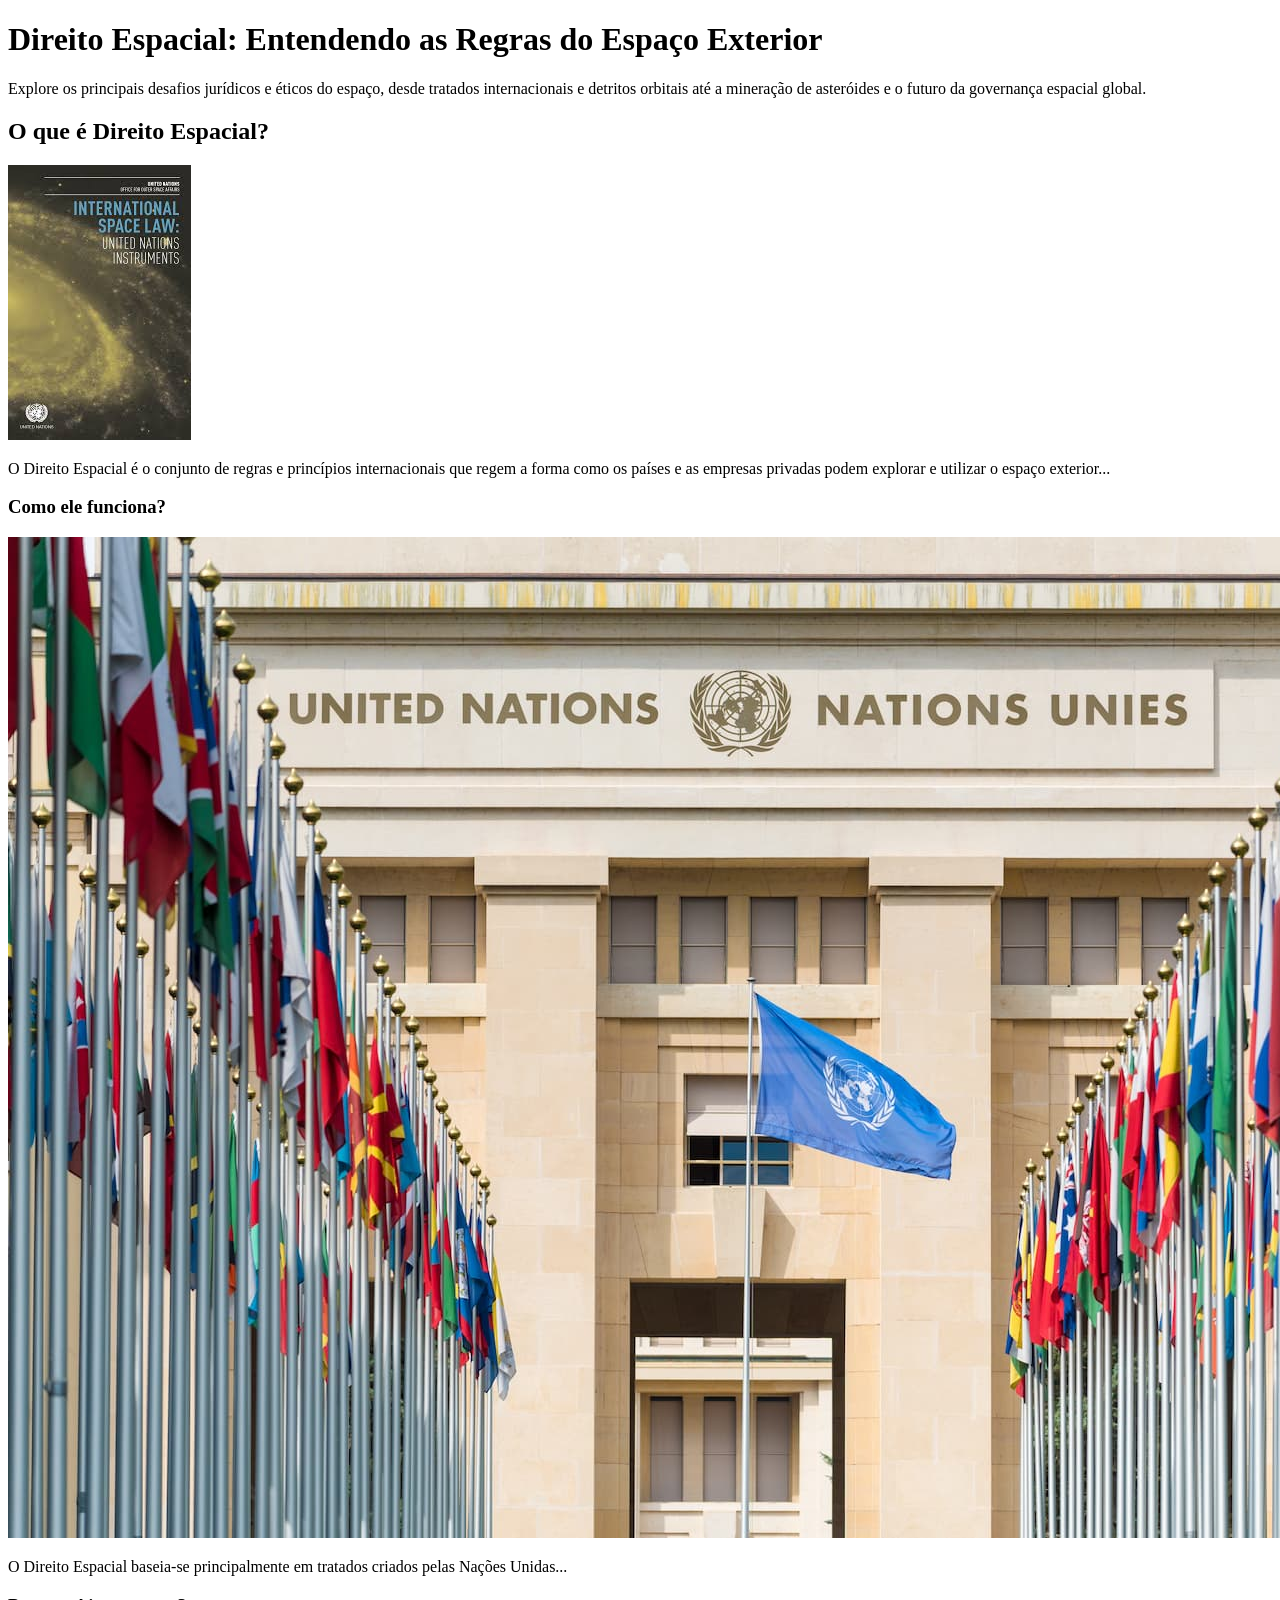
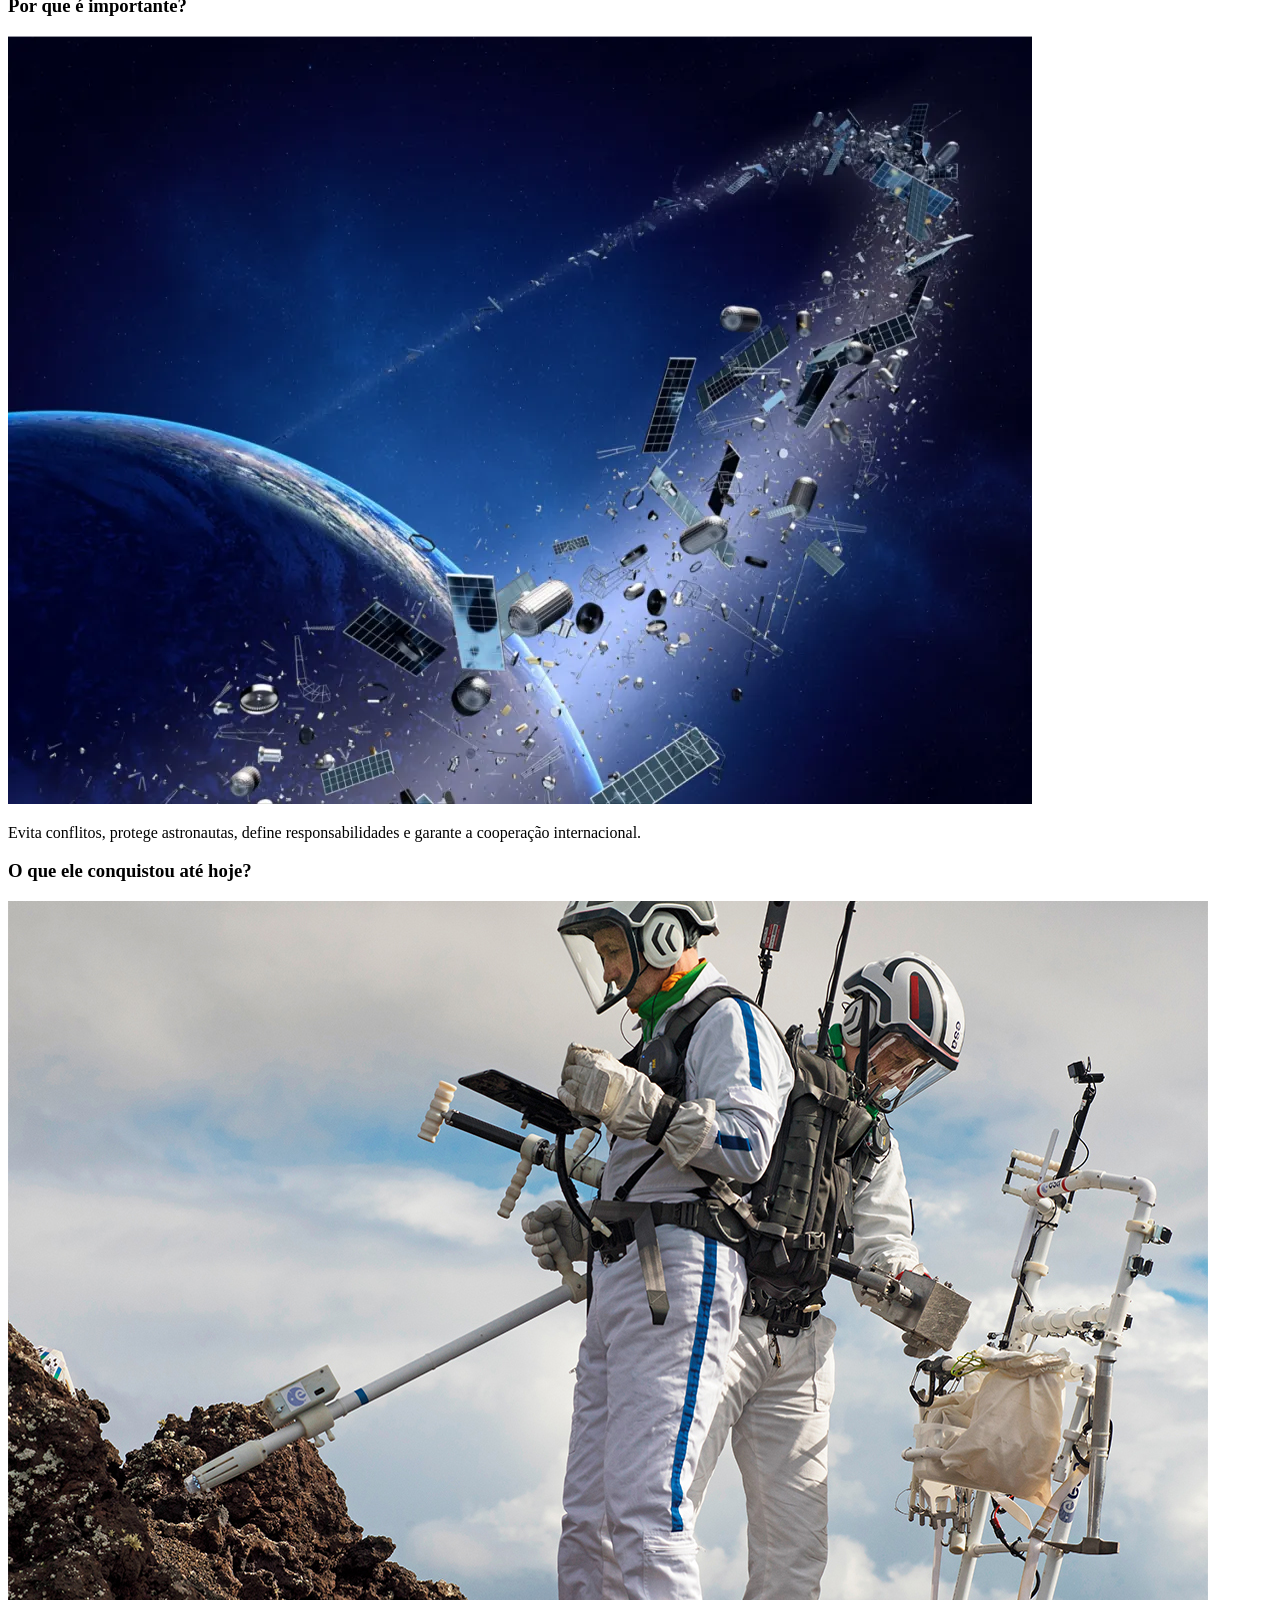
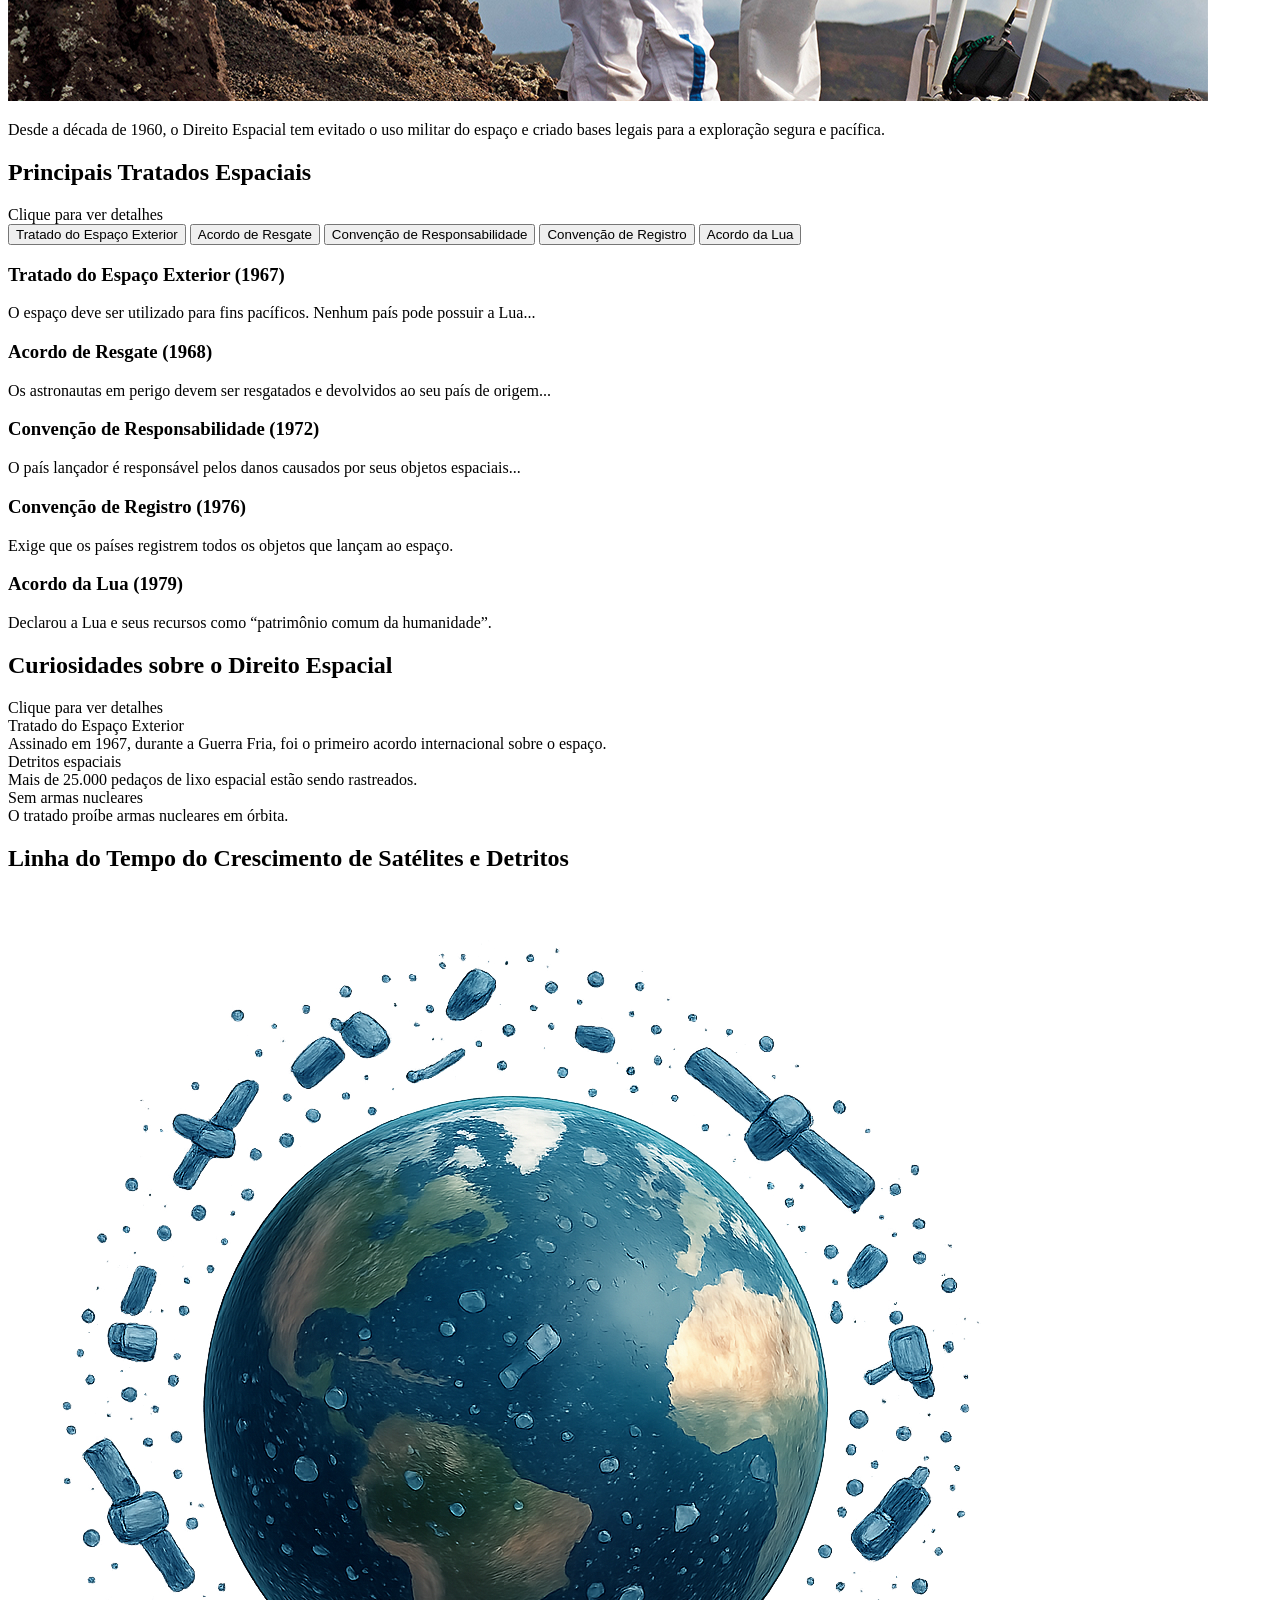
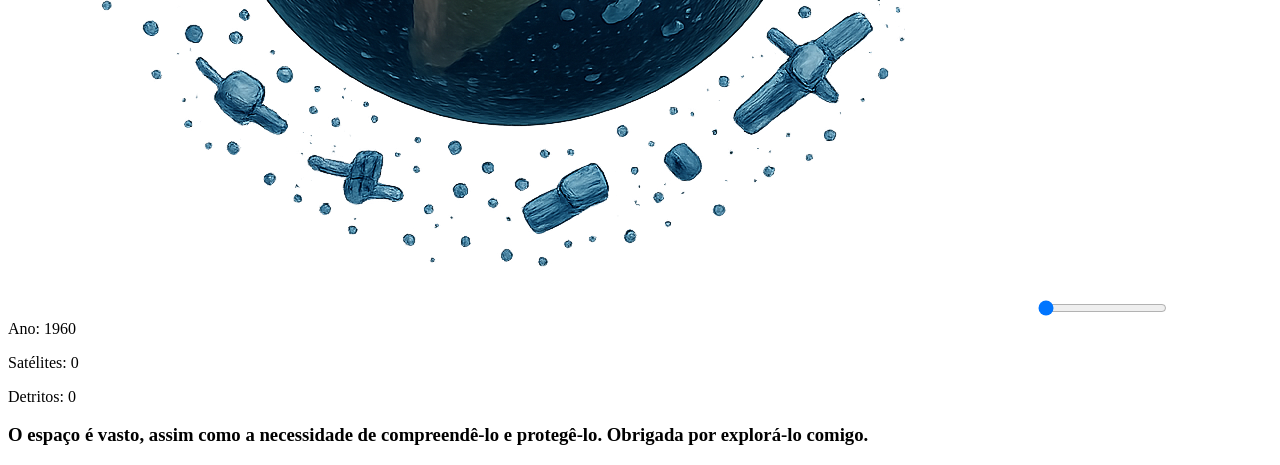
==== index.html @ 2e4bac08 "Update index.html" ====
<!DOCTYPE html>
<html lang="pt">
<head>
  <meta charset="UTF-8" />
  <title>Direito Espacial</title>
  <link rel="stylesheet" href="estilo.css" />
</head>

<body>
  <!-- Cabeçalho bonito pra apresentar o tema -->
  <header>
    <h1>Direito Espacial: Entendendo as Regras do Espaço Exterior</h1>
    <p>Explore os principais desafios jurídicos e éticos do espaço, desde tratados internacionais e detritos orbitais até a mineração de asteróides e o futuro da governança espacial global.</p>
  </header>

  <!-- Seção introdutória, explicando o que é o Direito Espacial -->
  <section id="introducao">
    <h2>O que é Direito Espacial?</h2>

    <div class="conteudo-introducao">
      <img src="what is space law.jpg" alt="Leis e tratados espaciais" class="imagem-introducao" />
      <p>O Direito Espacial é o conjunto de regras e princípios internacionais que regem a forma como os países e as empresas privadas podem explorar e utilizar o espaço exterior...</p>
    </div>

    <h3>Como ele funciona?</h3>
    <div class="conteudo-introducao">
      <img src="how does it work.jpg" alt="Tratados internacionais" class="imagem-introducao" />
      <p>O Direito Espacial baseia-se principalmente em tratados criados pelas Nações Unidas...</p>
    </div>

    <h3>Por que é importante?</h3>
    <div class="conteudo-introducao">
      <img src="why is it important.webp" alt="Detritos espaciais" class="imagem-introducao" />
      <p>Evita conflitos, protege astronautas, define responsabilidades e garante a cooperação internacional.</p>
    </div>

    <h3>O que ele conquistou até hoje?</h3>
    <div class="conteudo-introducao">
      <img src="what has it achieved so far.jpg" alt="Mineração espacial" class="imagem-introducao" />
      <p>Desde a década de 1960, o Direito Espacial tem evitado o uso militar do espaço e criado bases legais para a exploração segura e pacífica.</p>
    </div>
  </section>

  <!-- Tratados interativos, onde o usuário pode clicar pra ver detalhes -->
  <section id="tratados">
    <h2>Principais Tratados Espaciais</h2>
    <div id="clique-para-ver">Clique para ver detalhes</div>

    <div class="botoes-tratados">
      <button data-tratado="espacoexterior">Tratado do Espaço Exterior</button>
      <button data-tratado="resgate">Acordo de Resgate</button>
      <button data-tratado="responsabilidade">Convenção de Responsabilidade</button>
      <button data-tratado="registro">Convenção de Registro</button>
      <button data-tratado="lua">Acordo da Lua</button>
    </div>

    <!-- Aqui ficam os textos que aparecem quando o usuário clica -->
    <div id="espacoexterior" class="conteudo-tratado oculto">
      <h3 class="titulo-tratado">Tratado do Espaço Exterior (1967)</h3>
      <p>O espaço deve ser utilizado para fins pacíficos. Nenhum país pode possuir a Lua...</p>
    </div>

    <div id="resgate" class="conteudo-tratado oculto">
      <h3 class="titulo-tratado">Acordo de Resgate (1968)</h3>
      <p>Os astronautas em perigo devem ser resgatados e devolvidos ao seu país de origem...</p>
    </div>

    <div id="responsabilidade" class="conteudo-tratado oculto">
      <h3 class="titulo-tratado">Convenção de Responsabilidade (1972)</h3>
      <p>O país lançador é responsável pelos danos causados por seus objetos espaciais...</p>
    </div>

    <div id="registro" class="conteudo-tratado oculto">
      <h3 class="titulo-tratado">Convenção de Registro (1976)</h3>
      <p>Exige que os países registrem todos os objetos que lançam ao espaço.</p>
    </div>

    <div id="lua" class="conteudo-tratado oculto">
      <h3 class="titulo-tratado">Acordo da Lua (1979)</h3>
      <p>Declarou a Lua e seus recursos como “patrimônio comum da humanidade”.</p>
    </div>
  </section>

  <!-- Parte com curiosidades divertidas -->
  <section id="curiosidades">
    <h2>Curiosidades sobre o Direito Espacial</h2>
    <div id="clique-para-ver">Clique para ver detalhes</div>

    <div class="container-cartoes">
      <div class="cartao" tabindex="0">
        <div class="frente-cartao">Tratado do Espaço Exterior</div>
        <div class="verso-cartao">Assinado em 1967, durante a Guerra Fria, foi o primeiro acordo internacional sobre o espaço.</div>
      </div>

      <div class="cartao" tabindex="0">
        <div class="frente-cartao">Detritos espaciais</div>
        <div class="verso-cartao">Mais de 25.000 pedaços de lixo espacial estão sendo rastreados.</div>
      </div>

      <div class="cartao" tabindex="0">
        <div class="frente-cartao">Sem armas nucleares</div>
        <div class="verso-cartao">O tratado proíbe armas nucleares em órbita.</div>
      </div>
    </div>
  </section>

  <!-- Linha do tempo de satélites e detritos -->
  <section id="linha-do-tempo">
    <h2>Linha do Tempo do Crescimento de Satélites e Detritos</h2>
    <img src="satellites.png" alt="Satélites e detritos" class="imagem-linha" />
    <input type="range" id="controle-ano" min="1960" max="2025" value="1960" step="1" />
    <div id="rotulo-ano">Ano: <span id="valor-ano">1960</span></div>

    <div id="painel-infos">
      <p>Satélites: <span id="quantidade-satelites">0</span></p>
      <p>Detritos: <span id="quantidade-detritos">0</span></p>
    </div>
  </section>

  <!-- Encerramento bonitinho -->
  <section id="final">
    <h3>O espaço é vasto, assim como a necessidade de compreendê-lo e protegê-lo. Obrigada por explorá-lo comigo.</h3>
  </section>

  <script src="roteiro.js"></script>
</body>
</html>
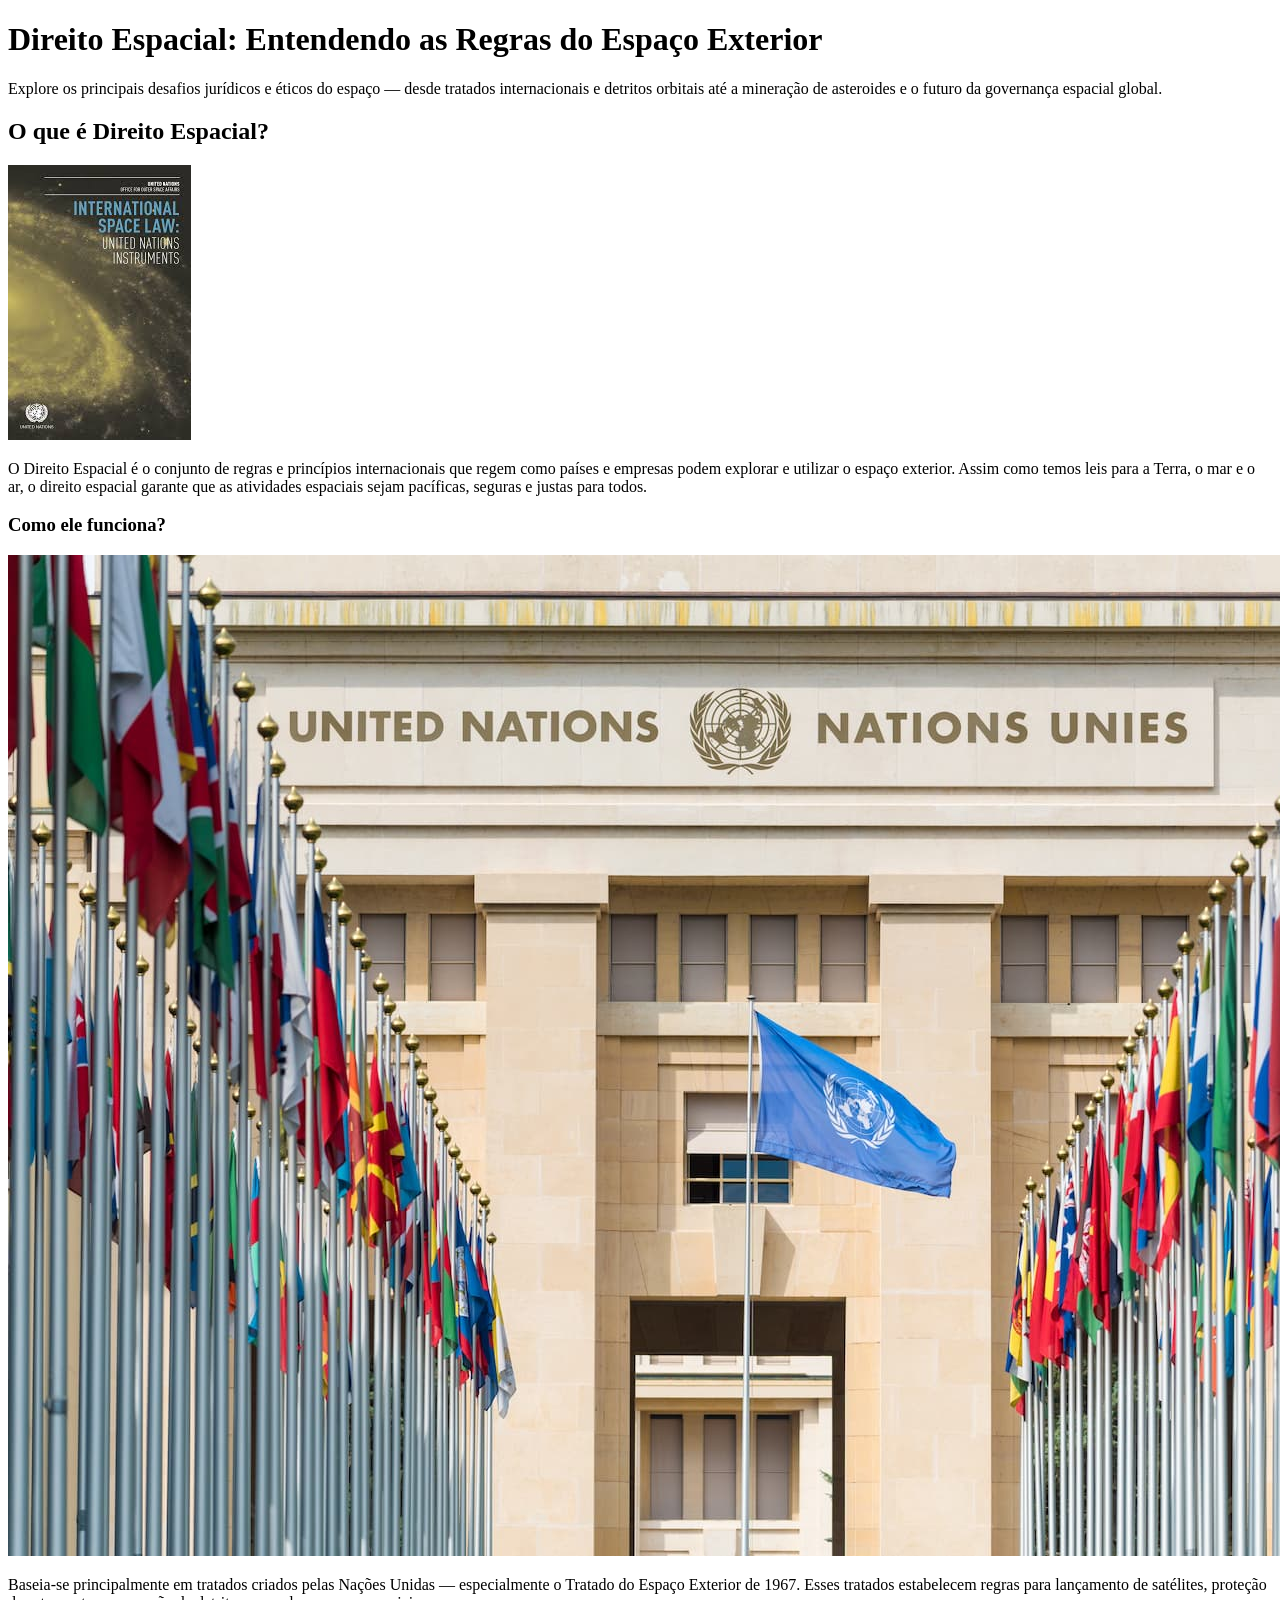
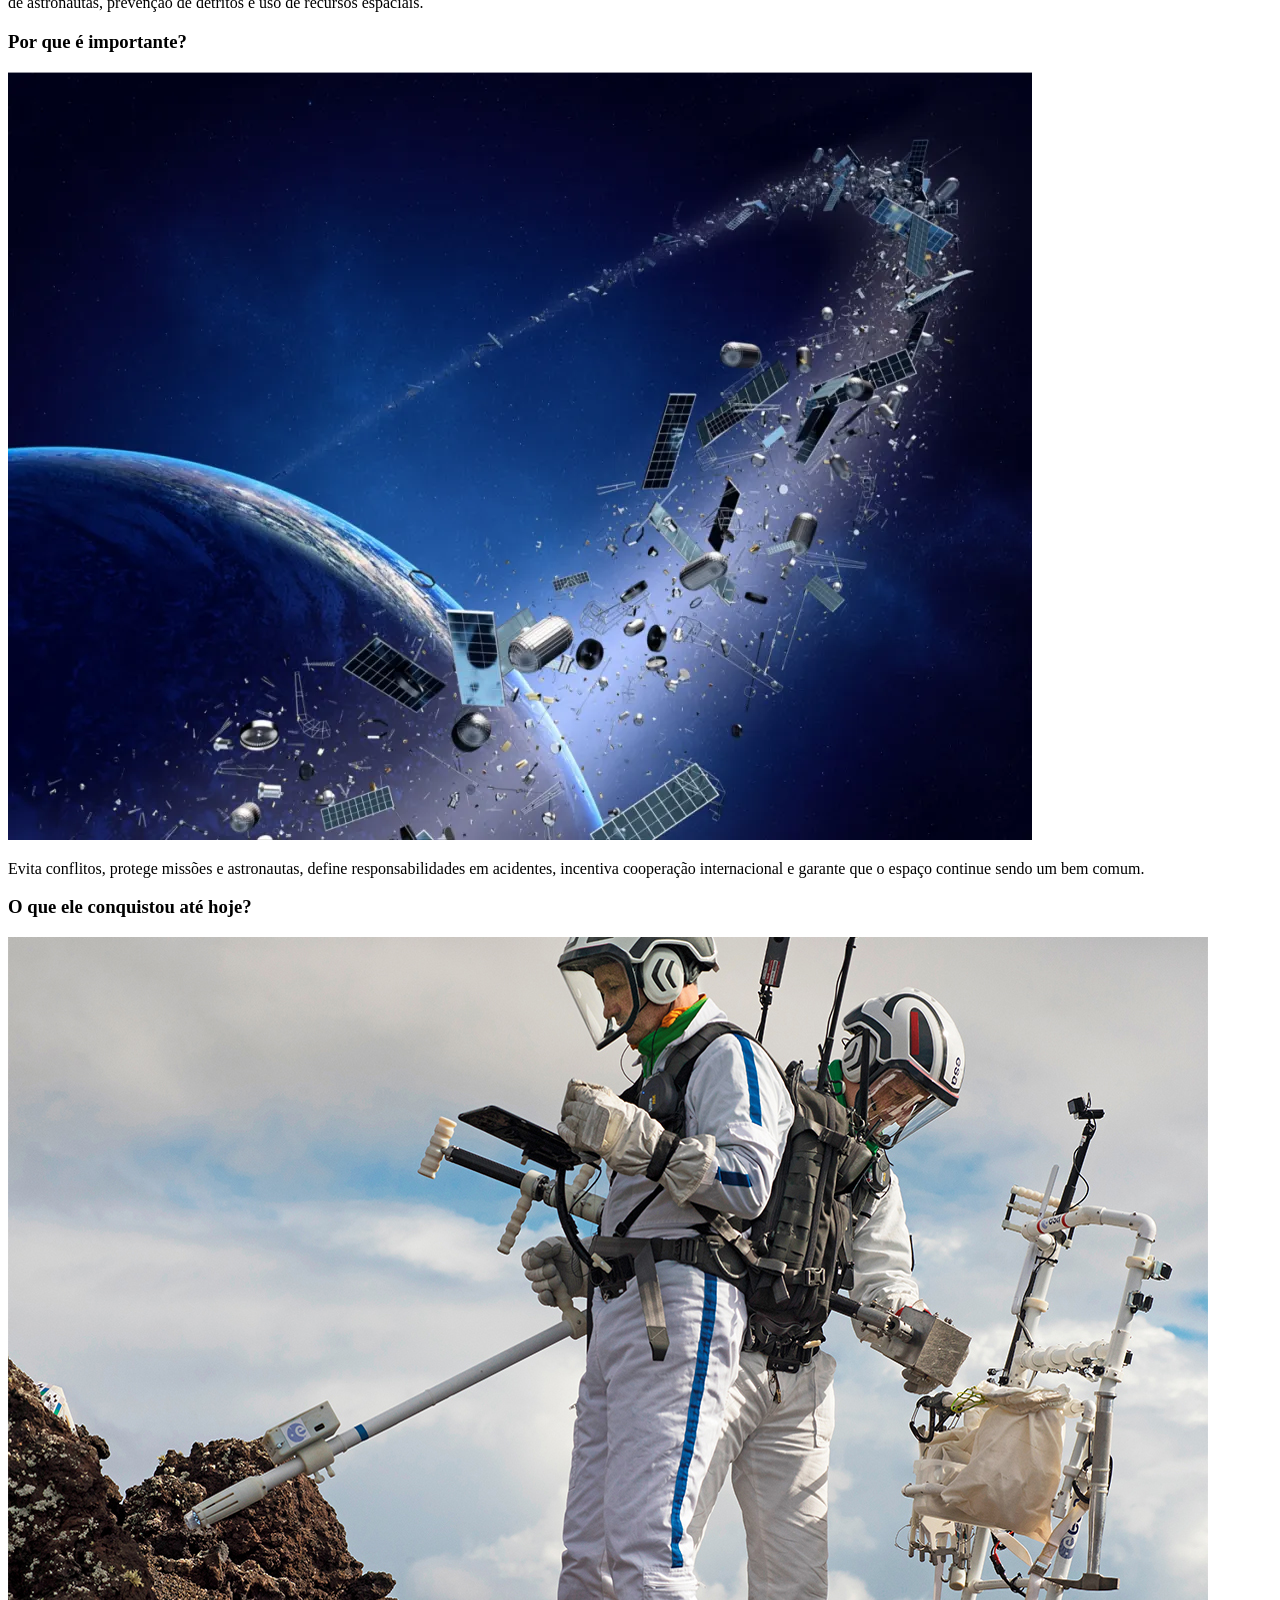
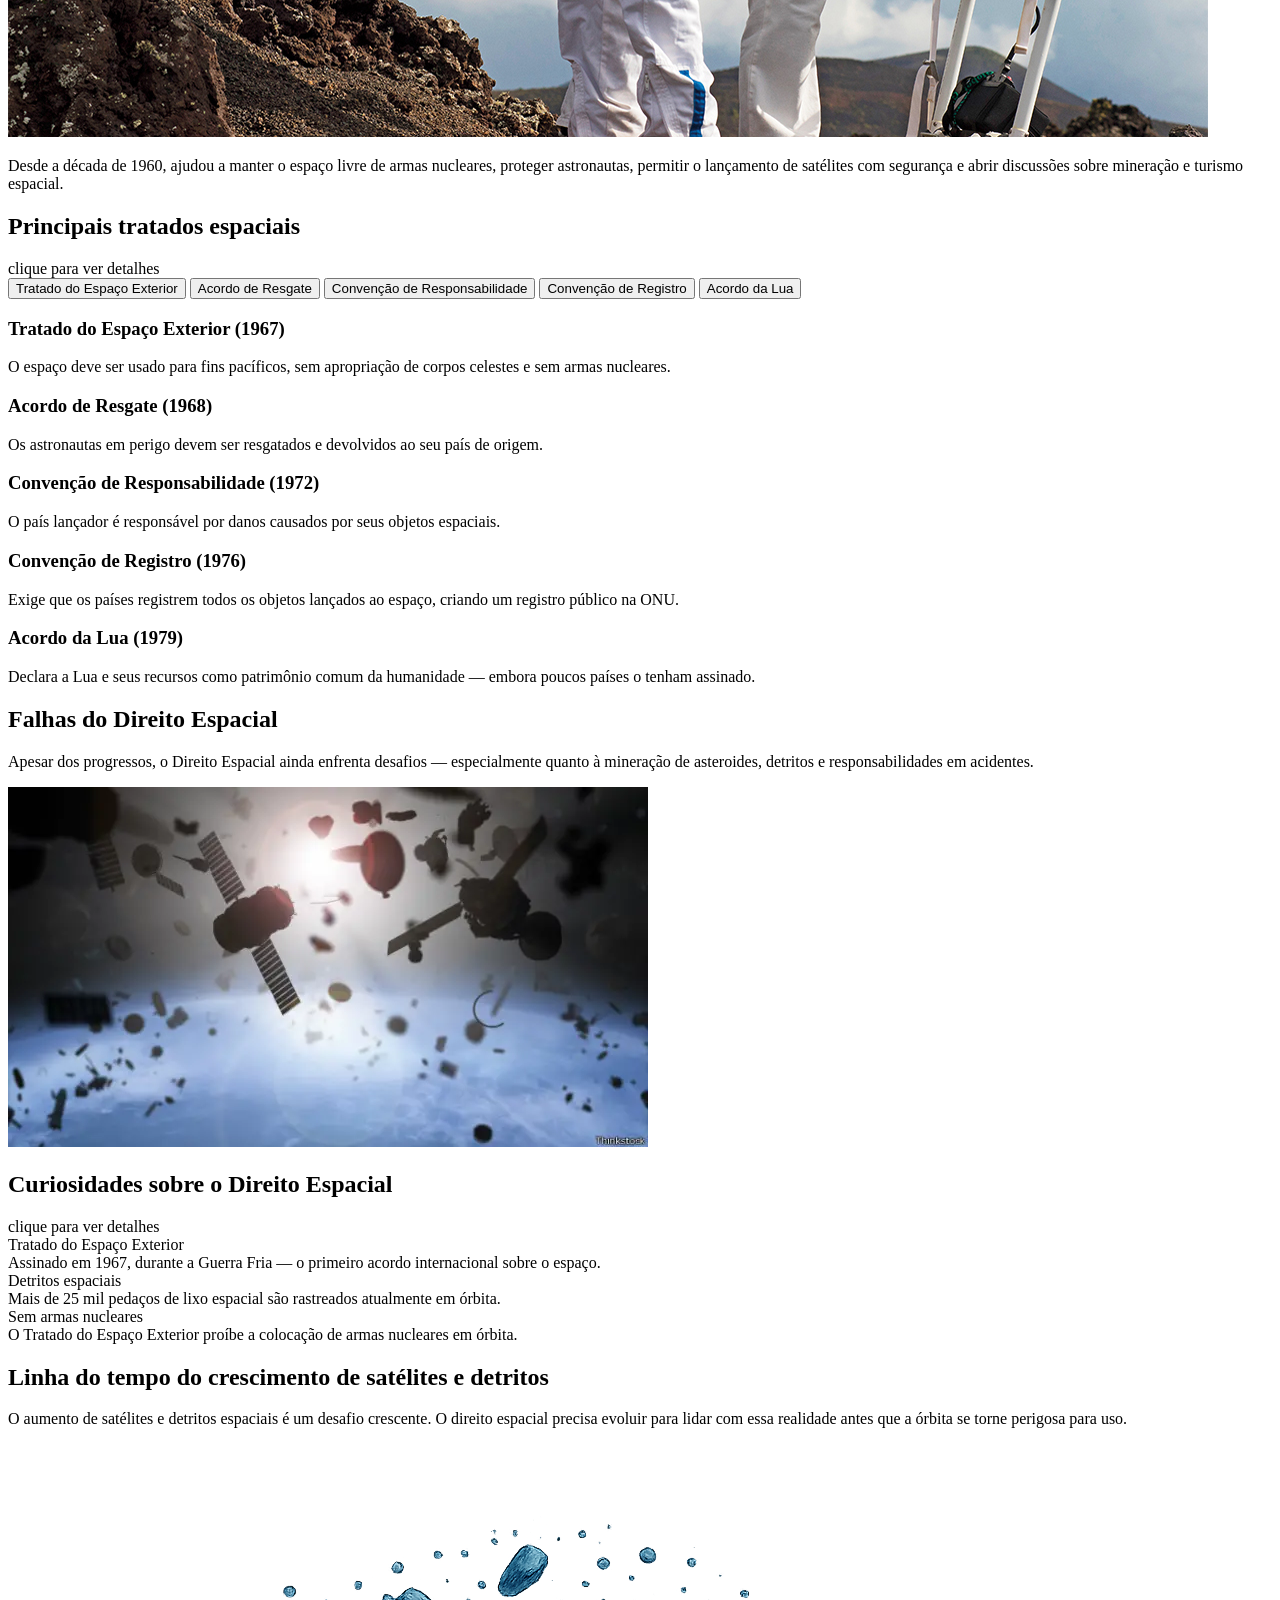
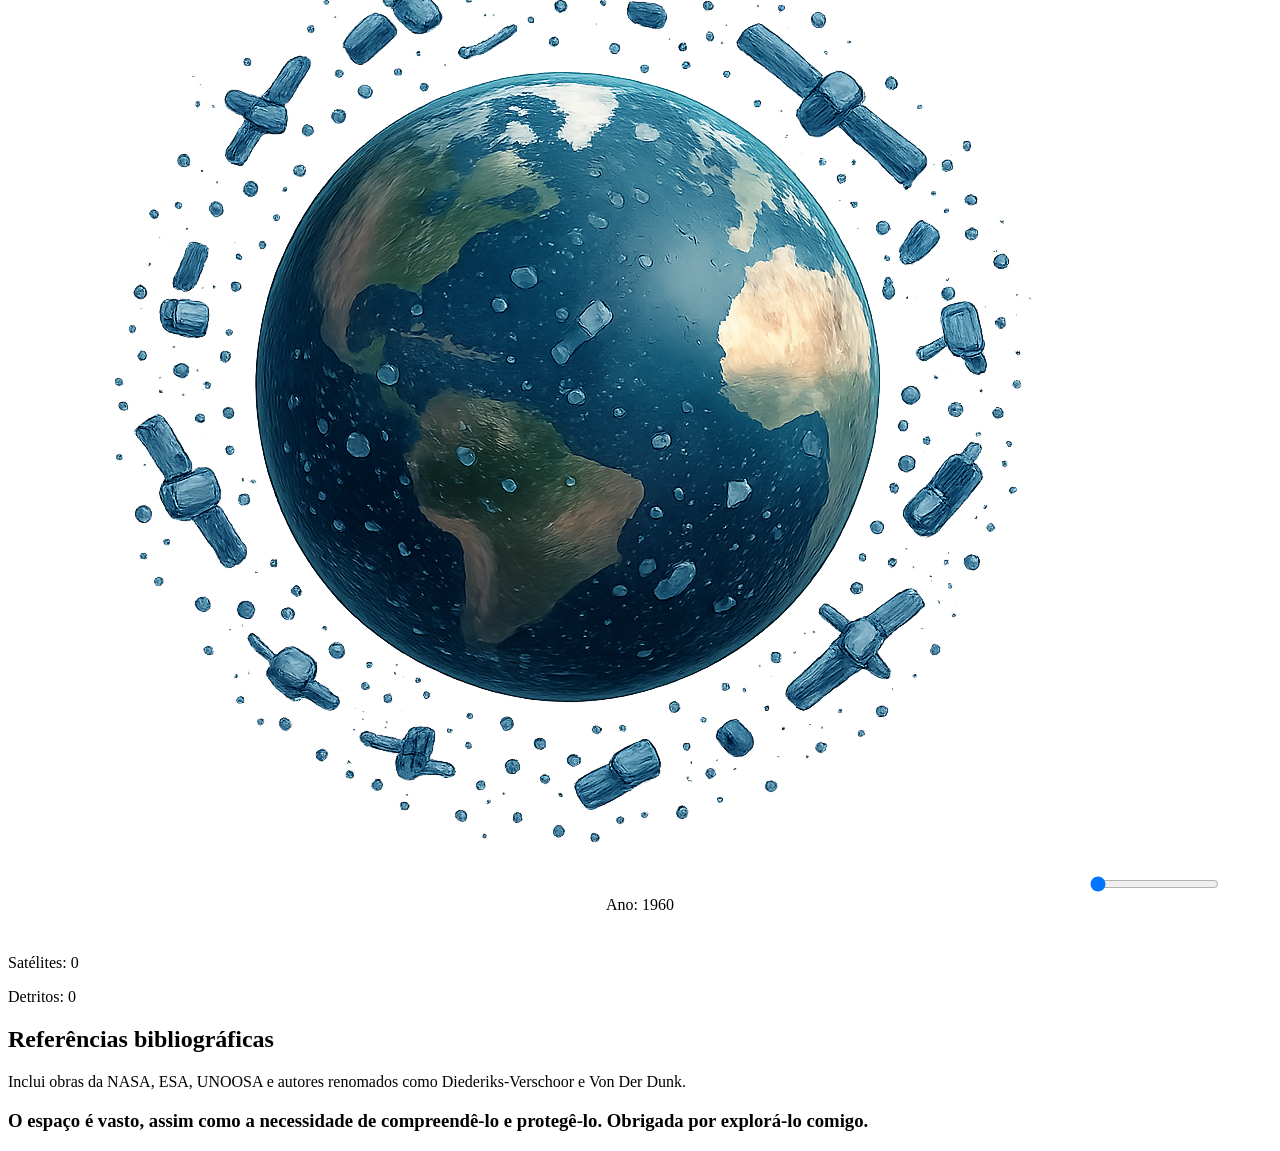
==== commit c0c181fa: "Update index.html" ====
--- a/index.html
+++ b/index.html
@@ -3,125 +3,165 @@
 <head>
   <meta charset="UTF-8" />
   <title>Direito Espacial</title>
-  <link rel="stylesheet" href="estilo.css" />
+  <link rel="stylesheet" href="style.css" />
 </head>
-
 <body>
-  <!-- Cabeçalho bonito pra apresentar o tema -->
+  <!-- Cabeçalho da página -->
   <header>
     <h1>Direito Espacial: Entendendo as Regras do Espaço Exterior</h1>
-    <p>Explore os principais desafios jurídicos e éticos do espaço, desde tratados internacionais e detritos orbitais até a mineração de asteróides e o futuro da governança espacial global.</p>
+    <p>
+      Explore os principais desafios jurídicos e éticos do espaço — desde tratados internacionais
+      e detritos orbitais até a mineração de asteroides e o futuro da governança espacial global.
+    </p>
   </header>
 
-  <!-- Seção introdutória, explicando o que é o Direito Espacial -->
-  <section id="introducao">
+  <!-- Introdução -->
+  <section id="intro">
     <h2>O que é Direito Espacial?</h2>
 
-    <div class="conteudo-introducao">
-      <img src="what is space law.jpg" alt="Leis e tratados espaciais" class="imagem-introducao" />
-      <p>O Direito Espacial é o conjunto de regras e princípios internacionais que regem a forma como os países e as empresas privadas podem explorar e utilizar o espaço exterior...</p>
+    <div class="intro-content">
+      <img src="what is space law.jpg" alt="Space Law Treaties and Principles" class="intro-image" />
+      <p>
+        O Direito Espacial é o conjunto de regras e princípios internacionais que regem como países
+        e empresas podem explorar e utilizar o espaço exterior. Assim como temos leis para a Terra,
+        o mar e o ar, o direito espacial garante que as atividades espaciais sejam pacíficas,
+        seguras e justas para todos.
+      </p>
     </div>
 
     <h3>Como ele funciona?</h3>
-    <div class="conteudo-introducao">
-      <img src="how does it work.jpg" alt="Tratados internacionais" class="imagem-introducao" />
-      <p>O Direito Espacial baseia-se principalmente em tratados criados pelas Nações Unidas...</p>
+    <div class="intro-content">
+      <img src="how does it work.jpg" alt="International treaties" class="intro-image" />
+      <p>
+        Baseia-se principalmente em tratados criados pelas Nações Unidas — especialmente o Tratado
+        do Espaço Exterior de 1967. Esses tratados estabelecem regras para lançamento de satélites,
+        proteção de astronautas, prevenção de detritos e uso de recursos espaciais.
+      </p>
     </div>
 
     <h3>Por que é importante?</h3>
-    <div class="conteudo-introducao">
-      <img src="why is it important.webp" alt="Detritos espaciais" class="imagem-introducao" />
-      <p>Evita conflitos, protege astronautas, define responsabilidades e garante a cooperação internacional.</p>
+    <div class="intro-content">
+      <img src="why is it important.webp" alt="Debris from Satellite Destroyed by India" class="intro-image" />
+      <p>
+        Evita conflitos, protege missões e astronautas, define responsabilidades em acidentes,
+        incentiva cooperação internacional e garante que o espaço continue sendo um bem comum.
+      </p>
     </div>
 
     <h3>O que ele conquistou até hoje?</h3>
-    <div class="conteudo-introducao">
-      <img src="what has it achieved so far.jpg" alt="Mineração espacial" class="imagem-introducao" />
-      <p>Desde a década de 1960, o Direito Espacial tem evitado o uso militar do espaço e criado bases legais para a exploração segura e pacífica.</p>
+    <div class="intro-content">
+      <img src="what has it achieved so far.jpg" alt="Mining in Space" class="intro-image" />
+      <p>
+        Desde a década de 1960, ajudou a manter o espaço livre de armas nucleares, proteger astronautas,
+        permitir o lançamento de satélites com segurança e abrir discussões sobre mineração e turismo espacial.
+      </p>
     </div>
   </section>
 
-  <!-- Tratados interativos, onde o usuário pode clicar pra ver detalhes -->
-  <section id="tratados">
-    <h2>Principais Tratados Espaciais</h2>
-    <div id="clique-para-ver">Clique para ver detalhes</div>
+  <!-- Tratados principais -->
+  <section id="treaties">
+    <h2>Principais tratados espaciais</h2>
+    <div id="click-to-see-details">clique para ver detalhes</div>
 
-    <div class="botoes-tratados">
-      <button data-tratado="espacoexterior">Tratado do Espaço Exterior</button>
-      <button data-tratado="resgate">Acordo de Resgate</button>
-      <button data-tratado="responsabilidade">Convenção de Responsabilidade</button>
-      <button data-tratado="registro">Convenção de Registro</button>
-      <button data-tratado="lua">Acordo da Lua</button>
+    <div class="treaty-buttons">
+      <button data-treaty="outerspace">Tratado do Espaço Exterior</button>
+      <button data-treaty="rescue">Acordo de Resgate</button>
+      <button data-treaty="liability">Convenção de Responsabilidade</button>
+      <button data-treaty="registration">Convenção de Registro</button>
+      <button data-treaty="moon">Acordo da Lua</button>
     </div>
 
-    <!-- Aqui ficam os textos que aparecem quando o usuário clica -->
-    <div id="espacoexterior" class="conteudo-tratado oculto">
-      <h3 class="titulo-tratado">Tratado do Espaço Exterior (1967)</h3>
-      <p>O espaço deve ser utilizado para fins pacíficos. Nenhum país pode possuir a Lua...</p>
+    <!-- Cada tratado tem seu próprio bloco de texto -->
+    <div id="outerspace" class="treaty-content hidden">
+      <h3 class="treaty-title">Tratado do Espaço Exterior (1967)</h3>
+      <p>O espaço deve ser usado para fins pacíficos, sem apropriação de corpos celestes e sem armas nucleares.</p>
     </div>
 
-    <div id="resgate" class="conteudo-tratado oculto">
-      <h3 class="titulo-tratado">Acordo de Resgate (1968)</h3>
-      <p>Os astronautas em perigo devem ser resgatados e devolvidos ao seu país de origem...</p>
+    <div id="rescue" class="treaty-content hidden">
+      <h3 class="treaty-title">Acordo de Resgate (1968)</h3>
+      <p>Os astronautas em perigo devem ser resgatados e devolvidos ao seu país de origem.</p>
     </div>
 
-    <div id="responsabilidade" class="conteudo-tratado oculto">
-      <h3 class="titulo-tratado">Convenção de Responsabilidade (1972)</h3>
-      <p>O país lançador é responsável pelos danos causados por seus objetos espaciais...</p>
+    <div id="liability" class="treaty-content hidden">
+      <h3 class="treaty-title">Convenção de Responsabilidade (1972)</h3>
+      <p>O país lançador é responsável por danos causados por seus objetos espaciais.</p>
     </div>
 
-    <div id="registro" class="conteudo-tratado oculto">
-      <h3 class="titulo-tratado">Convenção de Registro (1976)</h3>
-      <p>Exige que os países registrem todos os objetos que lançam ao espaço.</p>
+    <div id="registration" class="treaty-content hidden">
+      <h3 class="treaty-title">Convenção de Registro (1976)</h3>
+      <p>Exige que os países registrem todos os objetos lançados ao espaço, criando um registro público na ONU.</p>
     </div>
 
-    <div id="lua" class="conteudo-tratado oculto">
-      <h3 class="titulo-tratado">Acordo da Lua (1979)</h3>
-      <p>Declarou a Lua e seus recursos como “patrimônio comum da humanidade”.</p>
+    <div id="moon" class="treaty-content hidden">
+      <h3 class="treaty-title">Acordo da Lua (1979)</h3>
+      <p>Declara a Lua e seus recursos como patrimônio comum da humanidade — embora poucos países o tenham assinado.</p>
     </div>
   </section>
 
-  <!-- Parte com curiosidades divertidas -->
-  <section id="curiosidades">
+  <!-- Falhas do Direito Espacial -->
+  <section id="failures">
+    <h2>Falhas do Direito Espacial</h2>
+    <p>
+      Apesar dos progressos, o Direito Espacial ainda enfrenta desafios — especialmente quanto à
+      mineração de asteroides, detritos e responsabilidades em acidentes.
+    </p>
+    <img src="failures.webp" alt="Falhas do Direito Espacial" class="failures-image" />
+  </section>
+
+  <!-- Curiosidades -->
+  <section id="fun-facts">
     <h2>Curiosidades sobre o Direito Espacial</h2>
-    <div id="clique-para-ver">Clique para ver detalhes</div>
+    <div id="click-to-see-details">clique para ver detalhes</div>
 
-    <div class="container-cartoes">
-      <div class="cartao" tabindex="0">
-        <div class="frente-cartao">Tratado do Espaço Exterior</div>
-        <div class="verso-cartao">Assinado em 1967, durante a Guerra Fria, foi o primeiro acordo internacional sobre o espaço.</div>
+    <div class="card-container">
+      <div class="card" tabindex="0">
+        <div class="card-front">Tratado do Espaço Exterior</div>
+        <div class="card-back">Assinado em 1967, durante a Guerra Fria — o primeiro acordo internacional sobre o espaço.</div>
       </div>
 
-      <div class="cartao" tabindex="0">
-        <div class="frente-cartao">Detritos espaciais</div>
-        <div class="verso-cartao">Mais de 25.000 pedaços de lixo espacial estão sendo rastreados.</div>
+      <div class="card" tabindex="0">
+        <div class="card-front">Detritos espaciais</div>
+        <div class="card-back">Mais de 25 mil pedaços de lixo espacial são rastreados atualmente em órbita.</div>
       </div>
 
-      <div class="cartao" tabindex="0">
-        <div class="frente-cartao">Sem armas nucleares</div>
-        <div class="verso-cartao">O tratado proíbe armas nucleares em órbita.</div>
+      <div class="card" tabindex="0">
+        <div class="card-front">Sem armas nucleares</div>
+        <div class="card-back">O Tratado do Espaço Exterior proíbe a colocação de armas nucleares em órbita.</div>
       </div>
     </div>
   </section>
 
-  <!-- Linha do tempo de satélites e detritos -->
-  <section id="linha-do-tempo">
-    <h2>Linha do Tempo do Crescimento de Satélites e Detritos</h2>
-    <img src="satellites.png" alt="Satélites e detritos" class="imagem-linha" />
-    <input type="range" id="controle-ano" min="1960" max="2025" value="1960" step="1" />
-    <div id="rotulo-ano">Ano: <span id="valor-ano">1960</span></div>
+  <!-- Linha do tempo de satélites -->
+  <section id="debris">
+    <h2>Linha do tempo do crescimento de satélites e detritos</h2>
+    <div class="timeline-section">
+      <p>
+        O aumento de satélites e detritos espaciais é um desafio crescente. O direito espacial precisa evoluir
+        para lidar com essa realidade antes que a órbita se torne perigosa para uso.
+      </p>
+    </div>
 
-    <div id="painel-infos">
-      <p>Satélites: <span id="quantidade-satelites">0</span></p>
-      <p>Detritos: <span id="quantidade-detritos">0</span></p>
+    <section id="timeline-section" style="text-align:center; margin: 40px auto;">
+      <img src="satellites.png" alt="Satélites e Detritos" class="timeline-image-small" />
+      <input type="range" id="year-slider" min="1960" max="2025" value="1960" step="1" />
+      <div id="year-label">Ano: <span id="year-value">1960</span></div>
+    </section>
+
+    <div id="info-panel">
+      <p>Satélites: <span id="satellite-count">0</span></p>
+      <p>Detritos: <span id="debris-count">0</span></p>
     </div>
   </section>
 
-  <!-- Encerramento bonitinho -->
-  <section id="final">
-    <h3>O espaço é vasto, assim como a necessidade de compreendê-lo e protegê-lo. Obrigada por explorá-lo comigo.</h3>
+  <!-- Referências -->
+  <section id="end">
+    <div class="end-section">
+      <h2>Referências bibliográficas</h2>
+      <p>Inclui obras da NASA, ESA, UNOOSA e autores renomados como Diederiks-Verschoor e Von Der Dunk.</p>
+      <h3>O espaço é vasto, assim como a necessidade de compreendê-lo e protegê-lo. Obrigada por explorá-lo comigo.</h3>
+    </div>
   </section>
 
-  <script src="roteiro.js"></script>
+  <script src="script.js"></script>
 </body>
 </html>
--- a/style.css
+++ b/style.css
@@ -0,0 +1,60 @@
+// Aqui começa a parte interativa do site — onde a mágica acontece!
+
+// Pegar elementos do controle de ano
+const controleAno = document.getElementById('controle-ano');
+const valorAno = document.getElementById('valor-ano');
+const quantidadeSatelites = document.getElementById('quantidade-satelites');
+const quantidadeDetritos = document.getElementById('quantidade-detritos');
+
+// Botões e conteúdos dos tratados
+const botoesTratados = document.querySelectorAll('.botoes-tratados button');
+const conteudosTratados = document.querySelectorAll('.conteudo-tratado');
+
+// Cartões interativos
+const cartoes = document.querySelectorAll('.cartao');
+
+// Funções pra simular crescimento de satélites e detritos
+function calcularSatelites(ano) {
+  if (ano < 1990) return Math.floor(50 + (ano - 1960) * 15);
+  if (ano < 2010) return Math.floor(500 + (ano - 1990) * 175);
+  return Math.floor(4000 + (ano - 2010) * 600);
+}
+
+function calcularDetritos(ano) {
+  if (ano < 1990) return Math.floor(100 + (ano - 1960) * 30);
+  if (ano < 2010) return Math.floor(1000 + (ano - 1990) * 500);
+  return Math.floor(11000 * Math.pow(1.08, ano - 2010));
+}
+
+// Atualiza os valores conforme o usuário mexe na linha do tempo
+controleAno.addEventListener('input', () => {
+  const ano = +controleAno.value;
+  valorAno.textContent = ano;
+  quantidadeSatelites.textContent = calcularSatelites(ano);
+  quantidadeDetritos.textContent = calcularDetritos(ano);
+});
+
+// Mostrar e esconder detalhes dos tratados
+function alternarTratado(id) {
+  conteudosTratados.forEach(c => {
+    if (c.id === id) {
+      c.classList.toggle('oculto');
+    } else {
+      c.classList.add('oculto');
+    }
+  });
+}
+
+// Liga os botões à função
+botoesTratados.forEach(botao => {
+  botao.addEventListener('click', () => {
+    alternarTratado(botao.getAttribute('data-tratado'));
+  });
+});
+
+// Deixar os cartões virarem quando clicados
+cartoes.forEach(cartao => {
+  cartao.addEventListener('click', () => {
+    cartao.classList.toggle('virado');
+  });
+});
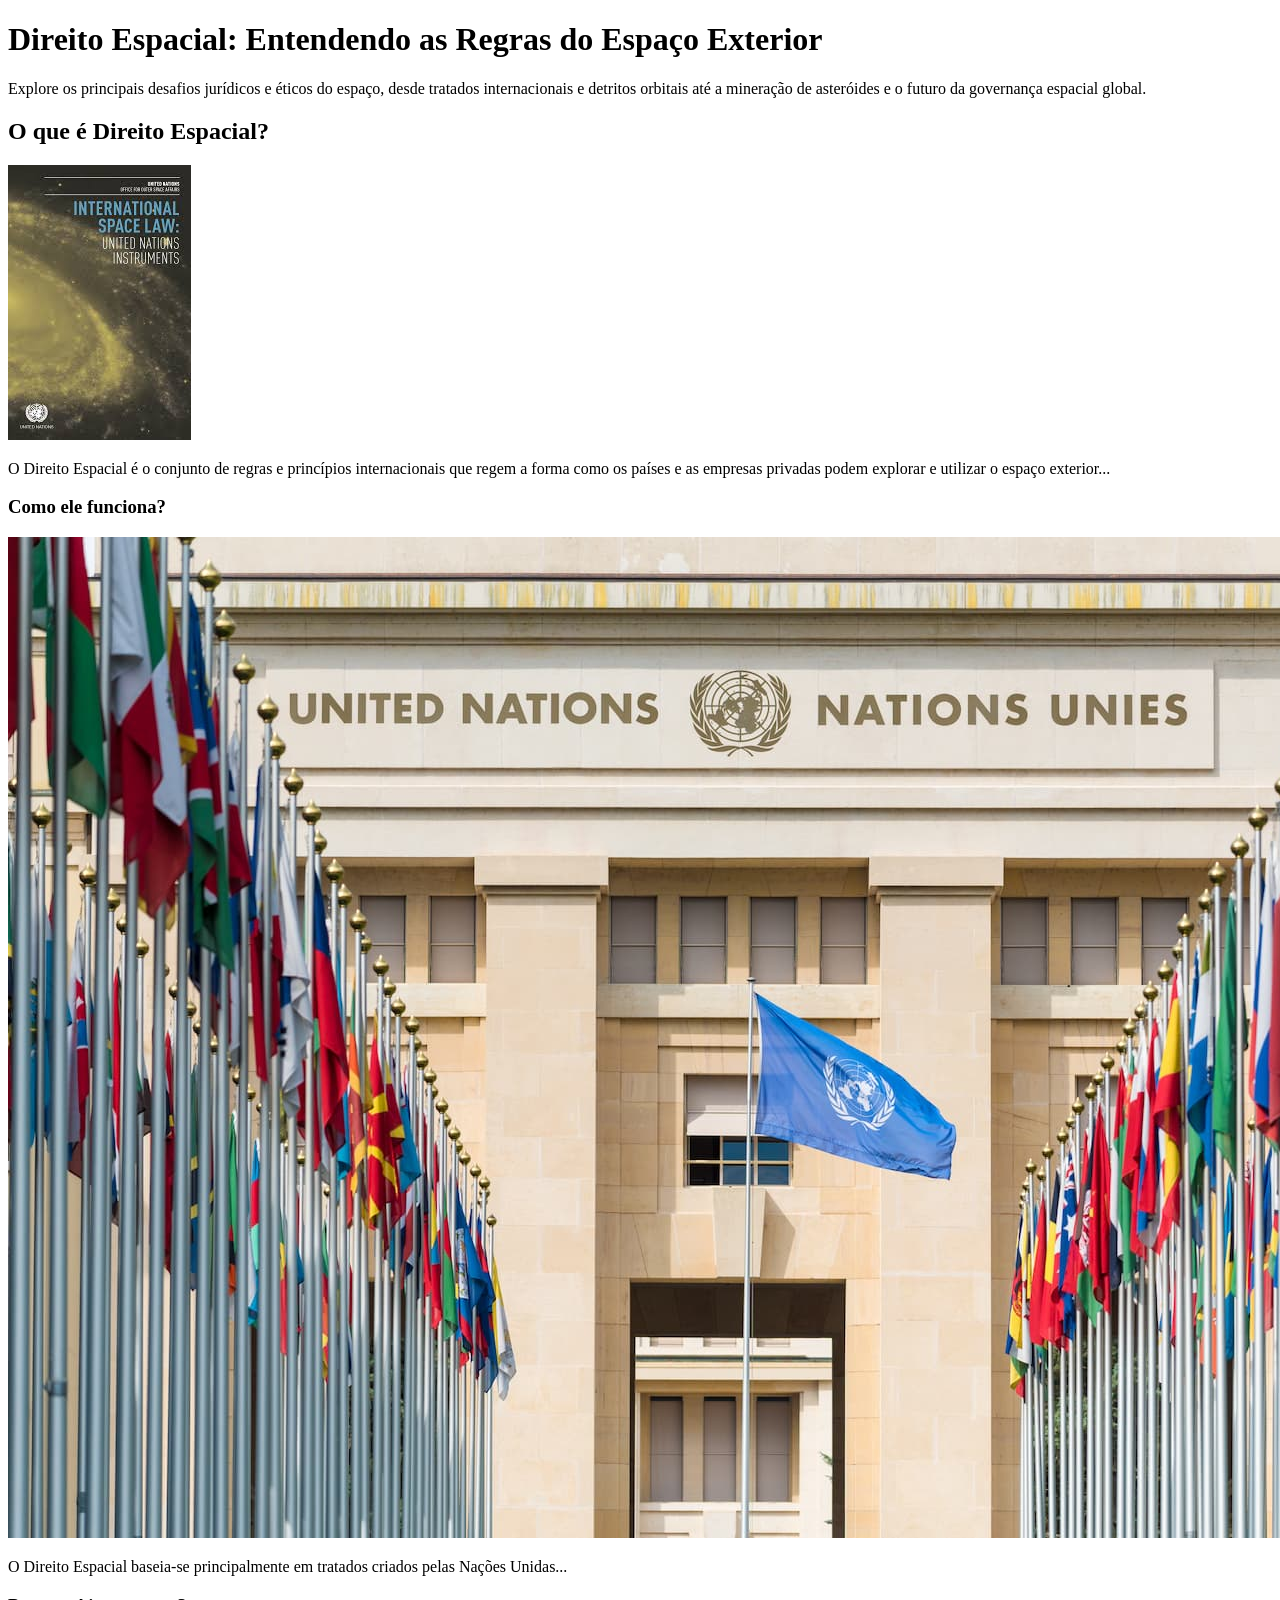
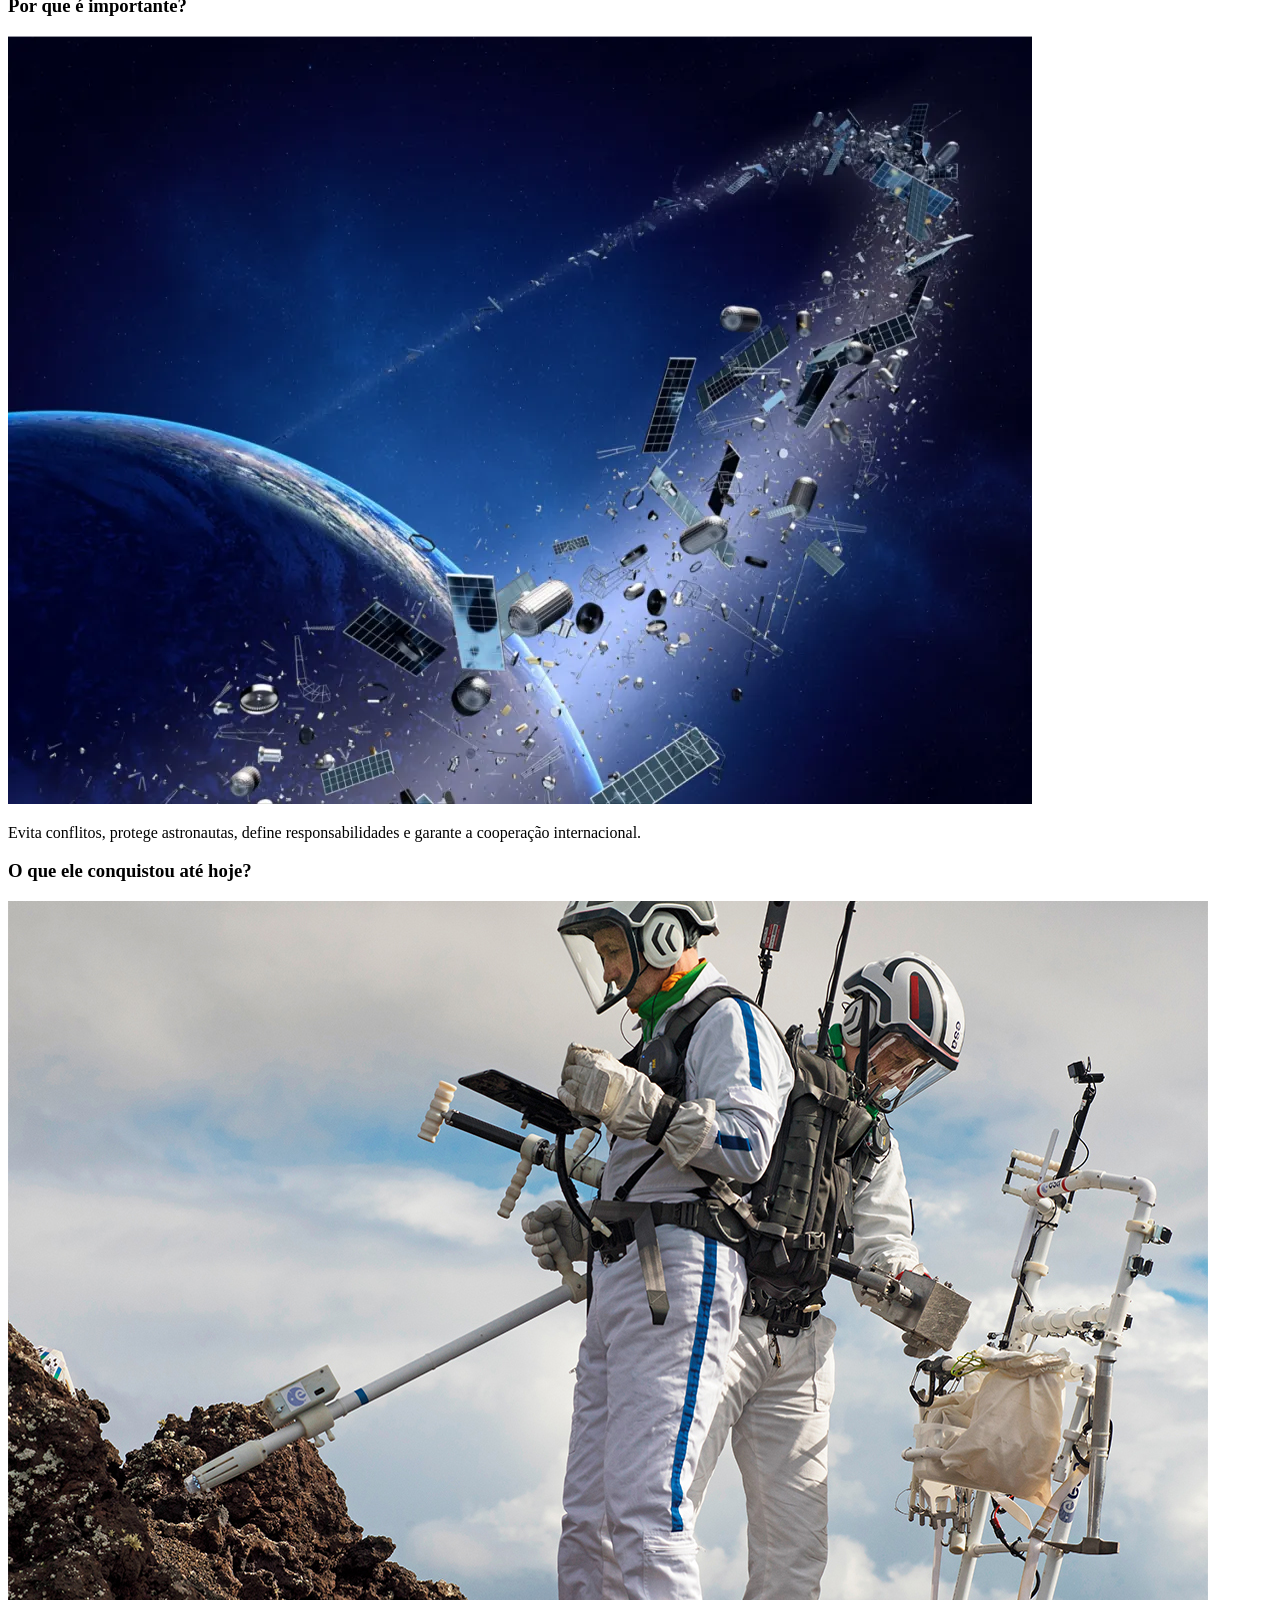
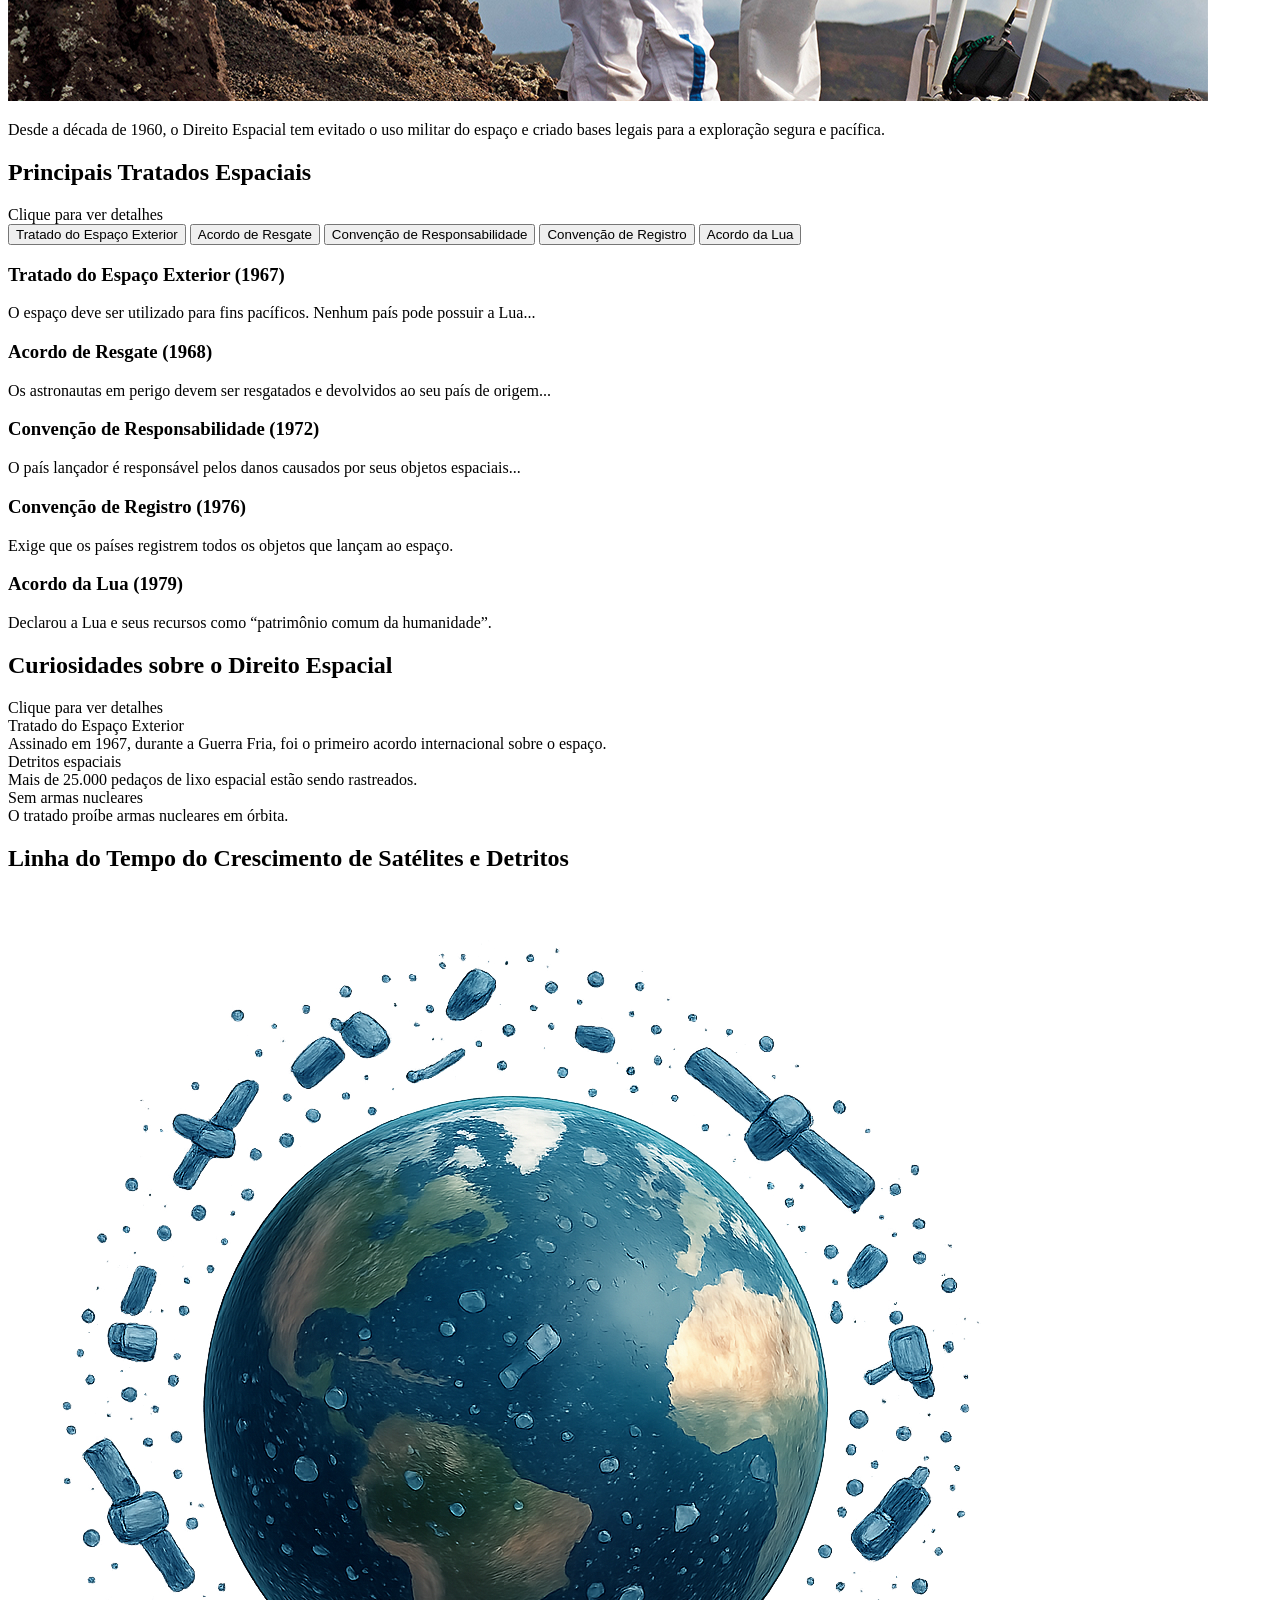
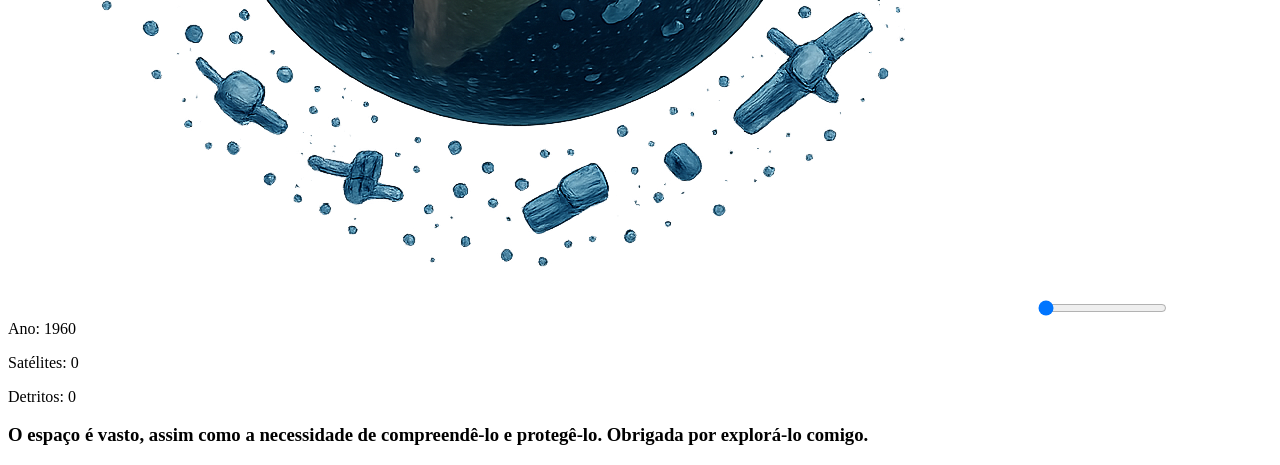
==== commit a0c795f0: "Update index.html" ====
--- a/index.html
+++ b/index.html
@@ -3,165 +3,125 @@
 <head>
   <meta charset="UTF-8" />
   <title>Direito Espacial</title>
-  <link rel="stylesheet" href="style.css" />
+  <link rel="stylesheet" href="estilo.css" />
 </head>
+
 <body>
-  <!-- Cabeçalho da página -->
+  <!-- Cabeçalho bonito pra apresentar o tema -->
   <header>
     <h1>Direito Espacial: Entendendo as Regras do Espaço Exterior</h1>
-    <p>
-      Explore os principais desafios jurídicos e éticos do espaço — desde tratados internacionais
-      e detritos orbitais até a mineração de asteroides e o futuro da governança espacial global.
-    </p>
+    <p>Explore os principais desafios jurídicos e éticos do espaço, desde tratados internacionais e detritos orbitais até a mineração de asteróides e o futuro da governança espacial global.</p>
   </header>
 
-  <!-- Introdução -->
-  <section id="intro">
+  <!-- Seção introdutória, explicando o que é o Direito Espacial -->
+  <section id="introducao">
     <h2>O que é Direito Espacial?</h2>
 
-    <div class="intro-content">
-      <img src="what is space law.jpg" alt="Space Law Treaties and Principles" class="intro-image" />
-      <p>
-        O Direito Espacial é o conjunto de regras e princípios internacionais que regem como países
-        e empresas podem explorar e utilizar o espaço exterior. Assim como temos leis para a Terra,
-        o mar e o ar, o direito espacial garante que as atividades espaciais sejam pacíficas,
-        seguras e justas para todos.
-      </p>
+    <div class="conteudo-introducao">
+      <img src="what is space law.jpg" alt="Leis e tratados espaciais" class="imagem-introducao" />
+      <p>O Direito Espacial é o conjunto de regras e princípios internacionais que regem a forma como os países e as empresas privadas podem explorar e utilizar o espaço exterior...</p>
     </div>
 
     <h3>Como ele funciona?</h3>
-    <div class="intro-content">
-      <img src="how does it work.jpg" alt="International treaties" class="intro-image" />
-      <p>
-        Baseia-se principalmente em tratados criados pelas Nações Unidas — especialmente o Tratado
-        do Espaço Exterior de 1967. Esses tratados estabelecem regras para lançamento de satélites,
-        proteção de astronautas, prevenção de detritos e uso de recursos espaciais.
-      </p>
+    <div class="conteudo-introducao">
+      <img src="how does it work.jpg" alt="Tratados internacionais" class="imagem-introducao" />
+      <p>O Direito Espacial baseia-se principalmente em tratados criados pelas Nações Unidas...</p>
     </div>
 
     <h3>Por que é importante?</h3>
-    <div class="intro-content">
-      <img src="why is it important.webp" alt="Debris from Satellite Destroyed by India" class="intro-image" />
-      <p>
-        Evita conflitos, protege missões e astronautas, define responsabilidades em acidentes,
-        incentiva cooperação internacional e garante que o espaço continue sendo um bem comum.
-      </p>
+    <div class="conteudo-introducao">
+      <img src="why is it important.webp" alt="Detritos espaciais" class="imagem-introducao" />
+      <p>Evita conflitos, protege astronautas, define responsabilidades e garante a cooperação internacional.</p>
     </div>
 
     <h3>O que ele conquistou até hoje?</h3>
-    <div class="intro-content">
-      <img src="what has it achieved so far.jpg" alt="Mining in Space" class="intro-image" />
-      <p>
-        Desde a década de 1960, ajudou a manter o espaço livre de armas nucleares, proteger astronautas,
-        permitir o lançamento de satélites com segurança e abrir discussões sobre mineração e turismo espacial.
-      </p>
+    <div class="conteudo-introducao">
+      <img src="what has it achieved so far.jpg" alt="Mineração espacial" class="imagem-introducao" />
+      <p>Desde a década de 1960, o Direito Espacial tem evitado o uso militar do espaço e criado bases legais para a exploração segura e pacífica.</p>
     </div>
   </section>
 
-  <!-- Tratados principais -->
-  <section id="treaties">
-    <h2>Principais tratados espaciais</h2>
-    <div id="click-to-see-details">clique para ver detalhes</div>
+  <!-- Tratados interativos, onde o usuário pode clicar pra ver detalhes -->
+  <section id="tratados">
+    <h2>Principais Tratados Espaciais</h2>
+    <div id="clique-para-ver">Clique para ver detalhes</div>
 
-    <div class="treaty-buttons">
-      <button data-treaty="outerspace">Tratado do Espaço Exterior</button>
-      <button data-treaty="rescue">Acordo de Resgate</button>
-      <button data-treaty="liability">Convenção de Responsabilidade</button>
-      <button data-treaty="registration">Convenção de Registro</button>
-      <button data-treaty="moon">Acordo da Lua</button>
+    <div class="botoes-tratados">
+      <button data-tratado="espacoexterior">Tratado do Espaço Exterior</button>
+      <button data-tratado="resgate">Acordo de Resgate</button>
+      <button data-tratado="responsabilidade">Convenção de Responsabilidade</button>
+      <button data-tratado="registro">Convenção de Registro</button>
+      <button data-tratado="lua">Acordo da Lua</button>
     </div>
 
-    <!-- Cada tratado tem seu próprio bloco de texto -->
-    <div id="outerspace" class="treaty-content hidden">
-      <h3 class="treaty-title">Tratado do Espaço Exterior (1967)</h3>
-      <p>O espaço deve ser usado para fins pacíficos, sem apropriação de corpos celestes e sem armas nucleares.</p>
+    <!-- Aqui ficam os textos que aparecem quando o usuário clica -->
+    <div id="espacoexterior" class="conteudo-tratado oculto">
+      <h3 class="titulo-tratado">Tratado do Espaço Exterior (1967)</h3>
+      <p>O espaço deve ser utilizado para fins pacíficos. Nenhum país pode possuir a Lua...</p>
     </div>
 
-    <div id="rescue" class="treaty-content hidden">
-      <h3 class="treaty-title">Acordo de Resgate (1968)</h3>
-      <p>Os astronautas em perigo devem ser resgatados e devolvidos ao seu país de origem.</p>
+    <div id="resgate" class="conteudo-tratado oculto">
+      <h3 class="titulo-tratado">Acordo de Resgate (1968)</h3>
+      <p>Os astronautas em perigo devem ser resgatados e devolvidos ao seu país de origem...</p>
     </div>
 
-    <div id="liability" class="treaty-content hidden">
-      <h3 class="treaty-title">Convenção de Responsabilidade (1972)</h3>
-      <p>O país lançador é responsável por danos causados por seus objetos espaciais.</p>
+    <div id="responsabilidade" class="conteudo-tratado oculto">
+      <h3 class="titulo-tratado">Convenção de Responsabilidade (1972)</h3>
+      <p>O país lançador é responsável pelos danos causados por seus objetos espaciais...</p>
     </div>
 
-    <div id="registration" class="treaty-content hidden">
-      <h3 class="treaty-title">Convenção de Registro (1976)</h3>
-      <p>Exige que os países registrem todos os objetos lançados ao espaço, criando um registro público na ONU.</p>
+    <div id="registro" class="conteudo-tratado oculto">
+      <h3 class="titulo-tratado">Convenção de Registro (1976)</h3>
+      <p>Exige que os países registrem todos os objetos que lançam ao espaço.</p>
     </div>
 
-    <div id="moon" class="treaty-content hidden">
-      <h3 class="treaty-title">Acordo da Lua (1979)</h3>
-      <p>Declara a Lua e seus recursos como patrimônio comum da humanidade — embora poucos países o tenham assinado.</p>
+    <div id="lua" class="conteudo-tratado oculto">
+      <h3 class="titulo-tratado">Acordo da Lua (1979)</h3>
+      <p>Declarou a Lua e seus recursos como “patrimônio comum da humanidade”.</p>
     </div>
   </section>
 
-  <!-- Falhas do Direito Espacial -->
-  <section id="failures">
-    <h2>Falhas do Direito Espacial</h2>
-    <p>
-      Apesar dos progressos, o Direito Espacial ainda enfrenta desafios — especialmente quanto à
-      mineração de asteroides, detritos e responsabilidades em acidentes.
-    </p>
-    <img src="failures.webp" alt="Falhas do Direito Espacial" class="failures-image" />
-  </section>
+  <!-- Parte com curiosidades divertidas -->
+  <section id="curiosidades">
+    <h2>Curiosidades sobre o Direito Espacial</h2>
+    <div id="clique-para-ver">Clique para ver detalhes</div>
 
-  <!-- Curiosidades -->
-  <section id="fun-facts">
-    <h2>Curiosidades sobre o Direito Espacial</h2>
-    <div id="click-to-see-details">clique para ver detalhes</div>
-
-    <div class="card-container">
-      <div class="card" tabindex="0">
-        <div class="card-front">Tratado do Espaço Exterior</div>
-        <div class="card-back">Assinado em 1967, durante a Guerra Fria — o primeiro acordo internacional sobre o espaço.</div>
+    <div class="container-cartoes">
+      <div class="cartao" tabindex="0">
+        <div class="frente-cartao">Tratado do Espaço Exterior</div>
+        <div class="verso-cartao">Assinado em 1967, durante a Guerra Fria, foi o primeiro acordo internacional sobre o espaço.</div>
       </div>
 
-      <div class="card" tabindex="0">
-        <div class="card-front">Detritos espaciais</div>
-        <div class="card-back">Mais de 25 mil pedaços de lixo espacial são rastreados atualmente em órbita.</div>
+      <div class="cartao" tabindex="0">
+        <div class="frente-cartao">Detritos espaciais</div>
+        <div class="verso-cartao">Mais de 25.000 pedaços de lixo espacial estão sendo rastreados.</div>
       </div>
 
-      <div class="card" tabindex="0">
-        <div class="card-front">Sem armas nucleares</div>
-        <div class="card-back">O Tratado do Espaço Exterior proíbe a colocação de armas nucleares em órbita.</div>
+      <div class="cartao" tabindex="0">
+        <div class="frente-cartao">Sem armas nucleares</div>
+        <div class="verso-cartao">O tratado proíbe armas nucleares em órbita.</div>
       </div>
     </div>
   </section>
 
-  <!-- Linha do tempo de satélites -->
-  <section id="debris">
-    <h2>Linha do tempo do crescimento de satélites e detritos</h2>
-    <div class="timeline-section">
-      <p>
-        O aumento de satélites e detritos espaciais é um desafio crescente. O direito espacial precisa evoluir
-        para lidar com essa realidade antes que a órbita se torne perigosa para uso.
-      </p>
-    </div>
+  <!-- Linha do tempo de satélites e detritos -->
+  <section id="linha-do-tempo">
+    <h2>Linha do Tempo do Crescimento de Satélites e Detritos</h2>
+    <img src="satellites.png" alt="Satélites e detritos" class="imagem-linha" />
+    <input type="range" id="controle-ano" min="1960" max="2025" value="1960" step="1" />
+    <div id="rotulo-ano">Ano: <span id="valor-ano">1960</span></div>
 
-    <section id="timeline-section" style="text-align:center; margin: 40px auto;">
-      <img src="satellites.png" alt="Satélites e Detritos" class="timeline-image-small" />
-      <input type="range" id="year-slider" min="1960" max="2025" value="1960" step="1" />
-      <div id="year-label">Ano: <span id="year-value">1960</span></div>
-    </section>
-
-    <div id="info-panel">
-      <p>Satélites: <span id="satellite-count">0</span></p>
-      <p>Detritos: <span id="debris-count">0</span></p>
+    <div id="painel-infos">
+      <p>Satélites: <span id="quantidade-satelites">0</span></p>
+      <p>Detritos: <span id="quantidade-detritos">0</span></p>
     </div>
   </section>
 
-  <!-- Referências -->
-  <section id="end">
-    <div class="end-section">
-      <h2>Referências bibliográficas</h2>
-      <p>Inclui obras da NASA, ESA, UNOOSA e autores renomados como Diederiks-Verschoor e Von Der Dunk.</p>
-      <h3>O espaço é vasto, assim como a necessidade de compreendê-lo e protegê-lo. Obrigada por explorá-lo comigo.</h3>
-    </div>
+  <!-- Encerramento bonitinho -->
+  <section id="final">
+    <h3>O espaço é vasto, assim como a necessidade de compreendê-lo e protegê-lo. Obrigada por explorá-lo comigo.</h3>
   </section>
 
-  <script src="script.js"></script>
+  <script src="roteiro.js"></script>
 </body>
 </html>
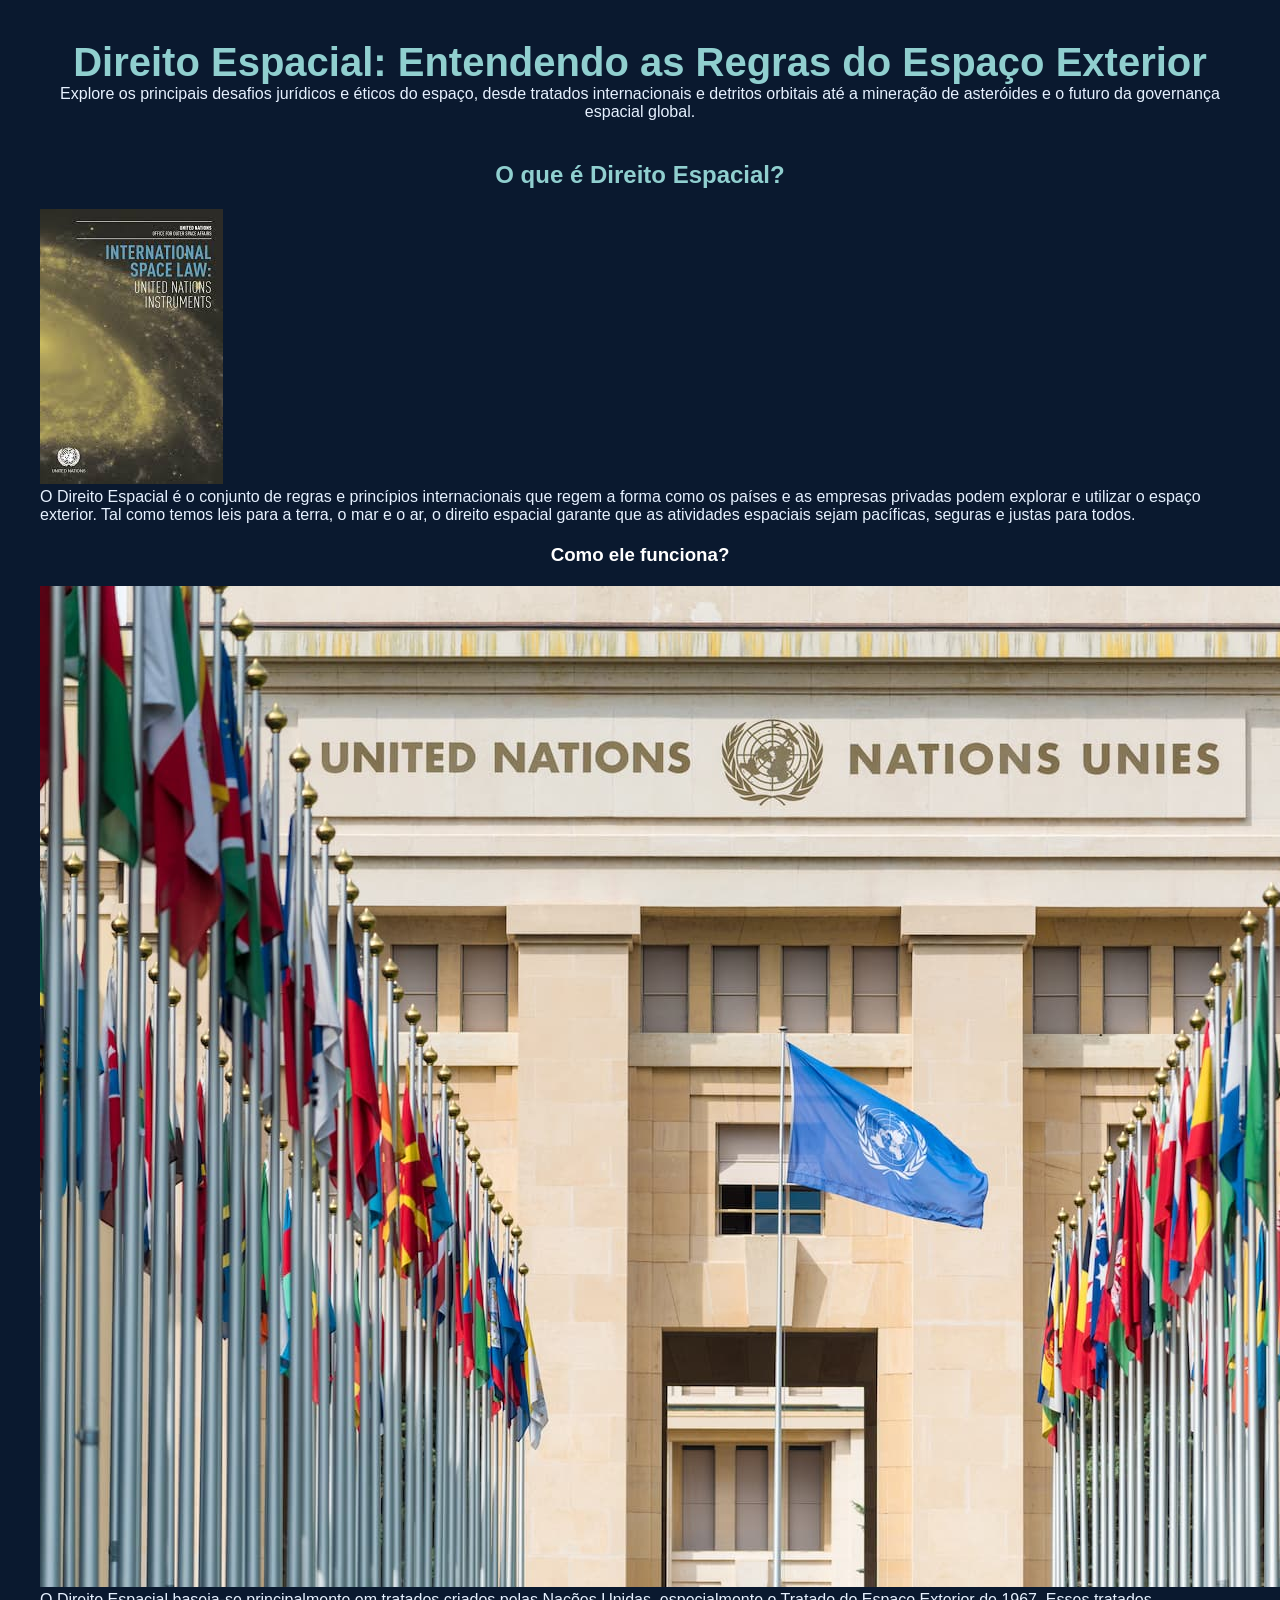
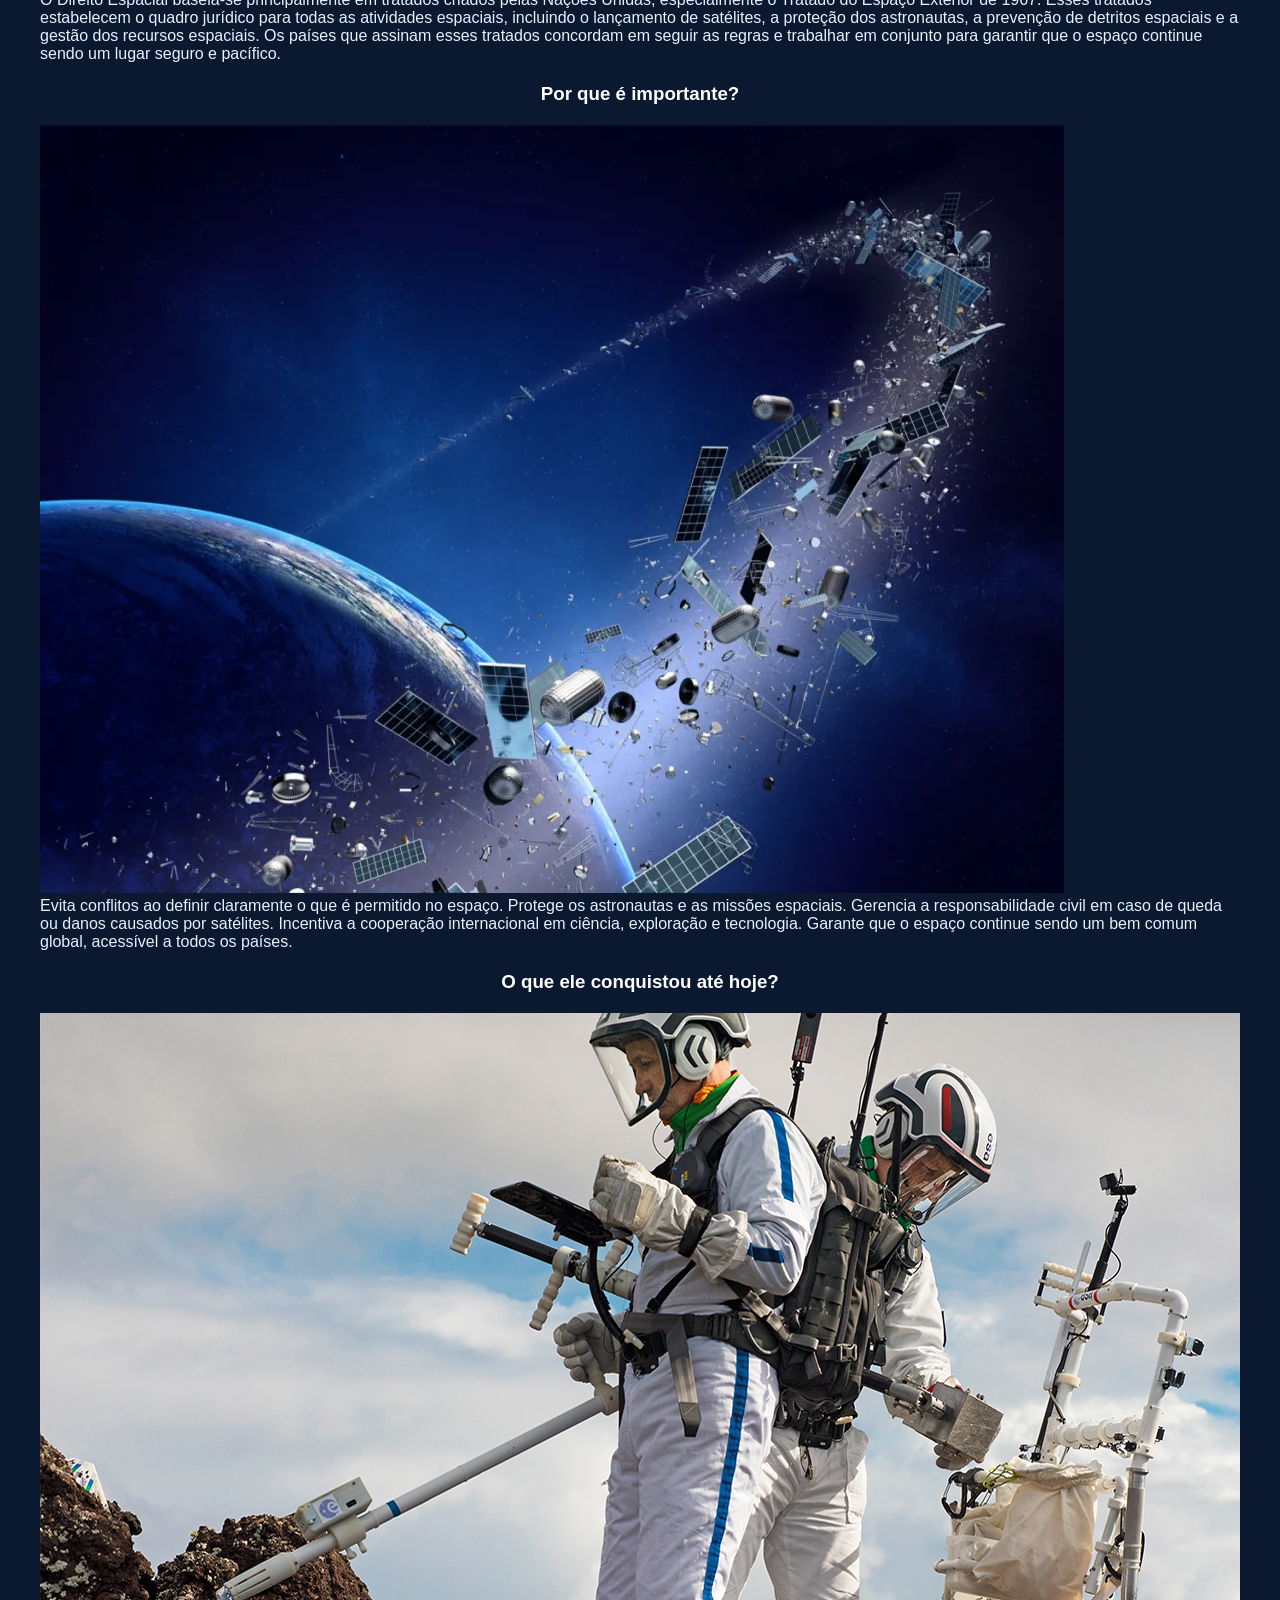
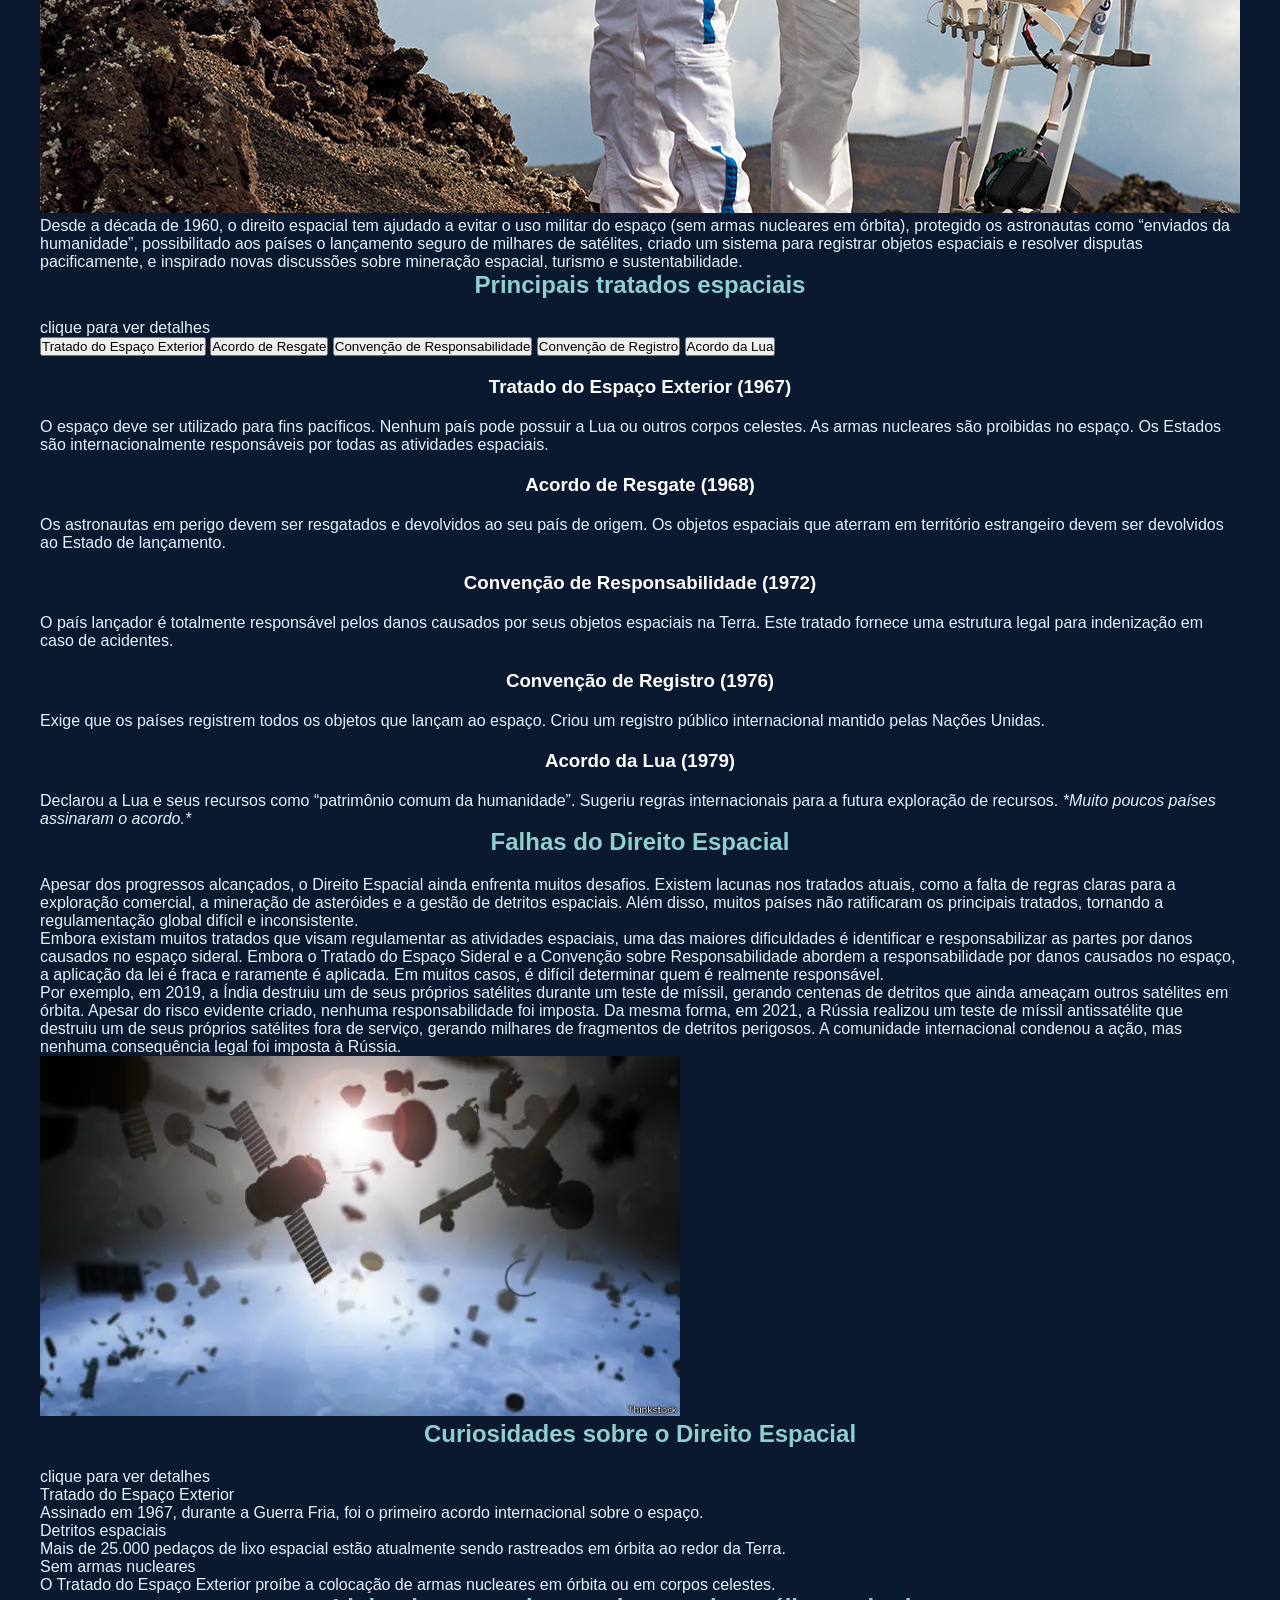
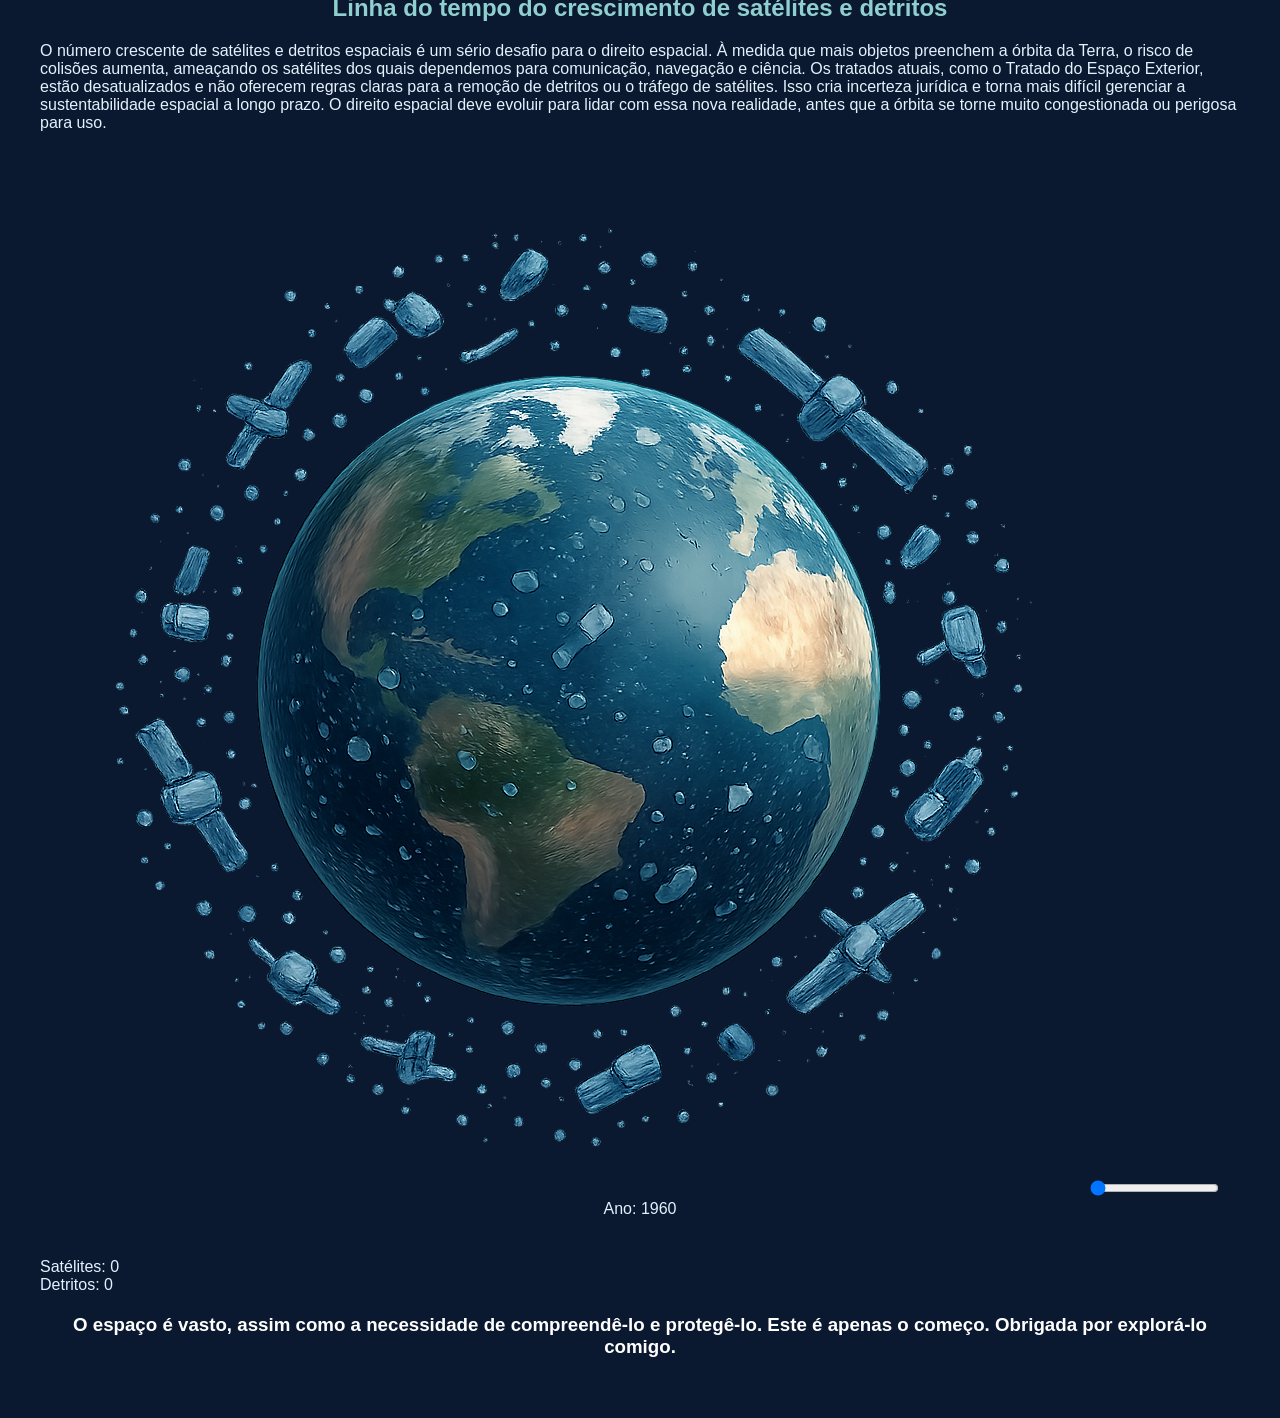
==== commit c333bcfd: "Update index.html" ====
--- a/index.html
+++ b/index.html
@@ -1,127 +1,161 @@
+<!-- index.html -->
 <!DOCTYPE html>
 <html lang="pt">
 <head>
   <meta charset="UTF-8" />
   <title>Direito Espacial</title>
-  <link rel="stylesheet" href="estilo.css" />
+  <link rel="stylesheet" href="style.css" />
 </head>
 
 <body>
-  <!-- Cabeçalho bonito pra apresentar o tema -->
   <header>
     <h1>Direito Espacial: Entendendo as Regras do Espaço Exterior</h1>
-    <p>Explore os principais desafios jurídicos e éticos do espaço, desde tratados internacionais e detritos orbitais até a mineração de asteróides e o futuro da governança espacial global.</p>
+    <p>
+      Explore os principais desafios jurídicos e éticos do espaço, desde tratados internacionais e detritos orbitais até a mineração de asteróides e o futuro da governança espacial global.
+    </p>
   </header>
 
-  <!-- Seção introdutória, explicando o que é o Direito Espacial -->
-  <section id="introducao">
+  <!-- Introdução -->
+  <section id="intro">
     <h2>O que é Direito Espacial?</h2>
 
-    <div class="conteudo-introducao">
-      <img src="what is space law.jpg" alt="Leis e tratados espaciais" class="imagem-introducao" />
-      <p>O Direito Espacial é o conjunto de regras e princípios internacionais que regem a forma como os países e as empresas privadas podem explorar e utilizar o espaço exterior...</p>
+    <div class="intro-content">
+      <img src="what is space law.jpg" alt="Space Law Treaties and Principles" class="intro-image" />
+      <p>
+        O Direito Espacial é o conjunto de regras e princípios internacionais que regem a forma como os países e as empresas privadas podem explorar e utilizar o espaço exterior. Tal como temos leis para a terra, o mar e o ar, o direito espacial garante que as atividades espaciais sejam pacíficas, seguras e justas para todos.
+      </p>
     </div>
 
     <h3>Como ele funciona?</h3>
-    <div class="conteudo-introducao">
-      <img src="how does it work.jpg" alt="Tratados internacionais" class="imagem-introducao" />
-      <p>O Direito Espacial baseia-se principalmente em tratados criados pelas Nações Unidas...</p>
+    <div class="intro-content">
+      <img src="how does it work.jpg" alt="International treaties" class="intro-image" />
+      <p>
+        O Direito Espacial baseia-se principalmente em tratados criados pelas Nações Unidas, especialmente o Tratado do Espaço Exterior de 1967. Esses tratados estabelecem o quadro jurídico para todas as atividades espaciais, incluindo o lançamento de satélites, a proteção dos astronautas, a prevenção de detritos espaciais e a gestão dos recursos espaciais. Os países que assinam esses tratados concordam em seguir as regras e trabalhar em conjunto para garantir que o espaço continue sendo um lugar seguro e pacífico.
+      </p>
     </div>
 
     <h3>Por que é importante?</h3>
-    <div class="conteudo-introducao">
-      <img src="why is it important.webp" alt="Detritos espaciais" class="imagem-introducao" />
-      <p>Evita conflitos, protege astronautas, define responsabilidades e garante a cooperação internacional.</p>
+    <div class="intro-content">
+      <img src="why is it important.webp" alt="Debris from Satellite Destroyed by India" class="intro-image" />
+      <p>
+        Evita conflitos ao definir claramente o que é permitido no espaço. Protege os astronautas e as missões espaciais. Gerencia a responsabilidade civil em caso de queda ou danos causados por satélites. Incentiva a cooperação internacional em ciência, exploração e tecnologia. Garante que o espaço continue sendo um bem comum global, acessível a todos os países.
+      </p>
     </div>
 
     <h3>O que ele conquistou até hoje?</h3>
-    <div class="conteudo-introducao">
-      <img src="what has it achieved so far.jpg" alt="Mineração espacial" class="imagem-introducao" />
-      <p>Desde a década de 1960, o Direito Espacial tem evitado o uso militar do espaço e criado bases legais para a exploração segura e pacífica.</p>
+    <div class="intro-content">
+      <img src="what has it achieved so far.jpg" alt="Mining in Space" class="intro-image" />
+      <p>
+        Desde a década de 1960, o direito espacial tem ajudado a evitar o uso militar do espaço (sem armas nucleares em órbita), protegido os astronautas como “enviados da humanidade”, possibilitado aos países o lançamento seguro de milhares de satélites, criado um sistema para registrar objetos espaciais e resolver disputas pacificamente, e inspirado novas discussões sobre mineração espacial, turismo e sustentabilidade.
+      </p>
     </div>
   </section>
 
-  <!-- Tratados interativos, onde o usuário pode clicar pra ver detalhes -->
-  <section id="tratados">
-    <h2>Principais Tratados Espaciais</h2>
-    <div id="clique-para-ver">Clique para ver detalhes</div>
+  <!-- Tratados -->
+  <section id="treaties">
+    <h2>Principais tratados espaciais</h2>
+    <div id="click-to-see-details">clique para ver detalhes</div>
 
-    <div class="botoes-tratados">
-      <button data-tratado="espacoexterior">Tratado do Espaço Exterior</button>
-      <button data-tratado="resgate">Acordo de Resgate</button>
-      <button data-tratado="responsabilidade">Convenção de Responsabilidade</button>
-      <button data-tratado="registro">Convenção de Registro</button>
-      <button data-tratado="lua">Acordo da Lua</button>
+    <div class="treaty-buttons">
+      <button data-treaty="outerspace">Tratado do Espaço Exterior</button>
+      <button data-treaty="rescue">Acordo de Resgate</button>
+      <button data-treaty="liability">Convenção de Responsabilidade</button>
+      <button data-treaty="registration">Convenção de Registro</button>
+      <button data-treaty="moon">Acordo da Lua</button>
     </div>
 
-    <!-- Aqui ficam os textos que aparecem quando o usuário clica -->
-    <div id="espacoexterior" class="conteudo-tratado oculto">
-      <h3 class="titulo-tratado">Tratado do Espaço Exterior (1967)</h3>
-      <p>O espaço deve ser utilizado para fins pacíficos. Nenhum país pode possuir a Lua...</p>
+    <div id="outerspace" class="treaty-content hidden">
+      <h3 class="treaty-title">Tratado do Espaço Exterior (1967)</h3>
+      <p>O espaço deve ser utilizado para fins pacíficos. Nenhum país pode possuir a Lua ou outros corpos celestes. As armas nucleares são proibidas no espaço. Os Estados são internacionalmente responsáveis por todas as atividades espaciais.</p>
     </div>
 
-    <div id="resgate" class="conteudo-tratado oculto">
-      <h3 class="titulo-tratado">Acordo de Resgate (1968)</h3>
-      <p>Os astronautas em perigo devem ser resgatados e devolvidos ao seu país de origem...</p>
+    <div id="rescue" class="treaty-content hidden">
+      <h3 class="treaty-title">Acordo de Resgate (1968)</h3>
+      <p>Os astronautas em perigo devem ser resgatados e devolvidos ao seu país de origem. Os objetos espaciais que aterram em território estrangeiro devem ser devolvidos ao Estado de lançamento.</p>
     </div>
 
-    <div id="responsabilidade" class="conteudo-tratado oculto">
-      <h3 class="titulo-tratado">Convenção de Responsabilidade (1972)</h3>
-      <p>O país lançador é responsável pelos danos causados por seus objetos espaciais...</p>
+    <div id="liability" class="treaty-content hidden">
+      <h3 class="treaty-title">Convenção de Responsabilidade (1972)</h3>
+      <p>O país lançador é totalmente responsável pelos danos causados por seus objetos espaciais na Terra. Este tratado fornece uma estrutura legal para indenização em caso de acidentes.</p>
     </div>
 
-    <div id="registro" class="conteudo-tratado oculto">
-      <h3 class="titulo-tratado">Convenção de Registro (1976)</h3>
-      <p>Exige que os países registrem todos os objetos que lançam ao espaço.</p>
+    <div id="registration" class="treaty-content hidden">
+      <h3 class="treaty-title">Convenção de Registro (1976)</h3>
+      <p>Exige que os países registrem todos os objetos que lançam ao espaço. Criou um registro público internacional mantido pelas Nações Unidas.</p>
     </div>
 
-    <div id="lua" class="conteudo-tratado oculto">
-      <h3 class="titulo-tratado">Acordo da Lua (1979)</h3>
-      <p>Declarou a Lua e seus recursos como “patrimônio comum da humanidade”.</p>
+    <div id="moon" class="treaty-content hidden">
+      <h3 class="treaty-title">Acordo da Lua (1979)</h3>
+      <p>Declarou a Lua e seus recursos como “patrimônio comum da humanidade”. Sugeriu regras internacionais para a futura exploração de recursos. <em>*Muito poucos países assinaram o acordo.*</em></p>
     </div>
   </section>
 
-  <!-- Parte com curiosidades divertidas -->
-  <section id="curiosidades">
+  <!-- Falhas -->
+  <section id="failures">
+    <h2>Falhas do Direito Espacial</h2>
+    <p>
+      Apesar dos progressos alcançados, o Direito Espacial ainda enfrenta muitos desafios. Existem lacunas nos tratados atuais, como a falta de regras claras para a exploração comercial, a mineração de asteróides e a gestão de detritos espaciais. Além disso, muitos países não ratificaram os principais tratados, tornando a regulamentação global difícil e inconsistente.
+    </p>
+    <p>
+      Embora existam muitos tratados que visam regulamentar as atividades espaciais, uma das maiores dificuldades é identificar e responsabilizar as partes por danos causados no espaço sideral. Embora o Tratado do Espaço Sideral e a Convenção sobre Responsabilidade abordem a responsabilidade por danos causados no espaço, a aplicação da lei é fraca e raramente é aplicada. Em muitos casos, é difícil determinar quem é realmente responsável.
+    </p>
+    <p>
+      Por exemplo, em 2019, a Índia destruiu um de seus próprios satélites durante um teste de míssil, gerando centenas de detritos que ainda ameaçam outros satélites em órbita. Apesar do risco evidente criado, nenhuma responsabilidade foi imposta. Da mesma forma, em 2021, a Rússia realizou um teste de míssil antissatélite que destruiu um de seus próprios satélites fora de serviço, gerando milhares de fragmentos de detritos perigosos. A comunidade internacional condenou a ação, mas nenhuma consequência legal foi imposta à Rússia.
+    </p>
+    <img src="failures.webp" alt="Failures of Space Law" class="failures-image" />
+  </section>
+
+  <!-- Curiosidades -->
+  <section id="fun-facts">
     <h2>Curiosidades sobre o Direito Espacial</h2>
-    <div id="clique-para-ver">Clique para ver detalhes</div>
+    <div id="click-to-see-details">clique para ver detalhes</div>
 
-    <div class="container-cartoes">
-      <div class="cartao" tabindex="0">
-        <div class="frente-cartao">Tratado do Espaço Exterior</div>
-        <div class="verso-cartao">Assinado em 1967, durante a Guerra Fria, foi o primeiro acordo internacional sobre o espaço.</div>
+    <div class="card-container">
+      <div class="card" tabindex="0">
+        <div class="card-front">Tratado do Espaço Exterior</div>
+        <div class="card-back">Assinado em 1967, durante a Guerra Fria, foi o primeiro acordo internacional sobre o espaço.</div>
       </div>
 
-      <div class="cartao" tabindex="0">
-        <div class="frente-cartao">Detritos espaciais</div>
-        <div class="verso-cartao">Mais de 25.000 pedaços de lixo espacial estão sendo rastreados.</div>
+      <div class="card" tabindex="0">
+        <div class="card-front">Detritos espaciais</div>
+        <div class="card-back">Mais de 25.000 pedaços de lixo espacial estão atualmente sendo rastreados em órbita ao redor da Terra.</div>
       </div>
 
-      <div class="cartao" tabindex="0">
-        <div class="frente-cartao">Sem armas nucleares</div>
-        <div class="verso-cartao">O tratado proíbe armas nucleares em órbita.</div>
+      <div class="card" tabindex="0">
+        <div class="card-front">Sem armas nucleares</div>
+        <div class="card-back">O Tratado do Espaço Exterior proíbe a colocação de armas nucleares em órbita ou em corpos celestes.</div>
       </div>
     </div>
   </section>
 
-  <!-- Linha do tempo de satélites e detritos -->
-  <section id="linha-do-tempo">
-    <h2>Linha do Tempo do Crescimento de Satélites e Detritos</h2>
-    <img src="satellites.png" alt="Satélites e detritos" class="imagem-linha" />
-    <input type="range" id="controle-ano" min="1960" max="2025" value="1960" step="1" />
-    <div id="rotulo-ano">Ano: <span id="valor-ano">1960</span></div>
+  <!-- Linha do tempo -->
+  <section id="debris">
+    <h2>Linha do tempo do crescimento de satélites e detritos</h2>
 
-    <div id="painel-infos">
-      <p>Satélites: <span id="quantidade-satelites">0</span></p>
-      <p>Detritos: <span id="quantidade-detritos">0</span></p>
+    <div class="timeline-section">
+      <p>
+        O número crescente de satélites e detritos espaciais é um sério desafio para o direito espacial. À medida que mais objetos preenchem a órbita da Terra, o risco de colisões aumenta, ameaçando os satélites dos quais dependemos para comunicação, navegação e ciência. Os tratados atuais, como o Tratado do Espaço Exterior, estão desatualizados e não oferecem regras claras para a remoção de detritos ou o tráfego de satélites. Isso cria incerteza jurídica e torna mais difícil gerenciar a sustentabilidade espacial a longo prazo. O direito espacial deve evoluir para lidar com essa nova realidade, antes que a órbita se torne muito congestionada ou perigosa para uso.
+      </p>
+    </div>
+
+    <section id="timeline-section" style="text-align:center; margin: 40px auto;">
+      <img src="satellites.png" alt="Satellites and Debris" class="timeline-image-small" />
+      <input type="range" id="year-slider" min="1960" max="2025" value="1960" step="1" />
+      <div id="year-label">Ano: <span id="year-value">1960</span></div>
+    </section>
+
+    <div id="info-panel">
+      <p>Satélites: <span id="satellite-count">0</span></p>
+      <p>Detritos: <span id="debris-count">0</span></p>
     </div>
   </section>
 
-  <!-- Encerramento bonitinho -->
-  <section id="final">
-    <h3>O espaço é vasto, assim como a necessidade de compreendê-lo e protegê-lo. Obrigada por explorá-lo comigo.</h3>
+
+    <div class="end-section">
+      <h3>O espaço é vasto, assim como a necessidade de compreendê-lo e protegê-lo. Este é apenas o começo. Obrigada por explorá-lo comigo.</h3>
+    </div>
   </section>
 
-  <script src="roteiro.js"></script>
+  <script src="script.js"></script>
 </body>
 </html>
--- a/style.css
+++ b/style.css
@@ -0,0 +1,145 @@
+/* Estilo geral do site - simples e organizado */
+* {
+  margin: 0;
+  padding: 0;
+  box-sizing: border-box;
+}
+
+html, body {
+  font-family: 'Segoe UI', Tahoma, Geneva, Verdana, sans-serif;
+  background-color: #0a192f;
+  color: #e6f1ff;
+  padding: 20px;
+}
+
+/* Cabeçalho */
+header {
+  text-align: center;
+  margin-bottom: 40px;
+}
+
+header h1 {
+  color: #90cfcf;
+  font-size: 2.5rem;
+}
+
+/* Estrutura dos títulos */
+h2 {
+  color: #90cfcf;
+  text-align: center;
+  margin-bottom: 20px;
+}
+
+h3 {
+  text-align: center;
+  color: white;
+  margin: 20px 0;
+}
+
+/* Introdução com imagem e texto */
+.conteudo-introducao {
+  display: flex;
+  align-items: center;
+  gap: 20px;
+  margin-bottom: 40px;
+}
+
+.imagem-introducao {
+  width: 300px;
+  border-radius: 12px;
+  box-shadow: 0 4px 20px rgba(100, 255, 218, 0.2);
+}
+
+/* Botões dos tratados */
+.botoes-tratados {
+  display: flex;
+  justify-content: center;
+  flex-wrap: wrap;
+  gap: 16px;
+  margin: 30px 0;
+}
+
+.botoes-tratados button {
+  background-color: #3a3758;
+  color: #fff;
+  border: none;
+  padding: 14px 22px;
+  border-radius: 14px;
+  cursor: pointer;
+  transition: transform 0.2s ease, background-color 0.3s ease;
+}
+
+.botoes-tratados button:hover {
+  background-color: #4a4478;
+  transform: scale(1.05);
+}
+
+/* Conteúdo dos tratados (escondido por padrão) */
+.conteudo-tratado {
+  background-color: #2a3448;
+  color: #e6f1ff;
+  padding: 15px 20px;
+  border-left: 4px solid #90cfcf;
+  border-radius: 8px;
+  margin-top: 10px;
+}
+
+.oculto {
+  display: none;
+}
+
+/* Cartões interativos das curiosidades */
+.container-cartoes {
+  display: flex;
+  justify-content: center;
+  gap: 20px;
+  flex-wrap: wrap;
+  margin-top: 30px;
+}
+
+.cartao {
+  width: 200px;
+  height: 120px;
+  perspective: 1000px;
+  cursor: pointer;
+  position: relative;
+  transform-style: preserve-3d;
+  transition: transform 0.6s ease;
+}
+
+.frente-cartao, .verso-cartao {
+  position: absolute;
+  width: 100%;
+  height: 100%;
+  border-radius: 10px;
+  backface-visibility: hidden;
+  display: flex;
+  justify-content: center;
+  align-items: center;
+  font-weight: bold;
+}
+
+.frente-cartao {
+  background-color: #3f3d56;
+}
+
+.verso-cartao {
+  background-color: #90cfcf;
+  color: #0a192f;
+  transform: rotateY(180deg);
+}
+
+.cartao.virado {
+  transform: rotateY(180deg);
+}
+
+/* Linha do tempo */
+#controle-ano {
+  width: 100%;
+  margin-top: 10px;
+}
+
+#painel-infos {
+  text-align: center;
+  margin-top: 20px;
+}
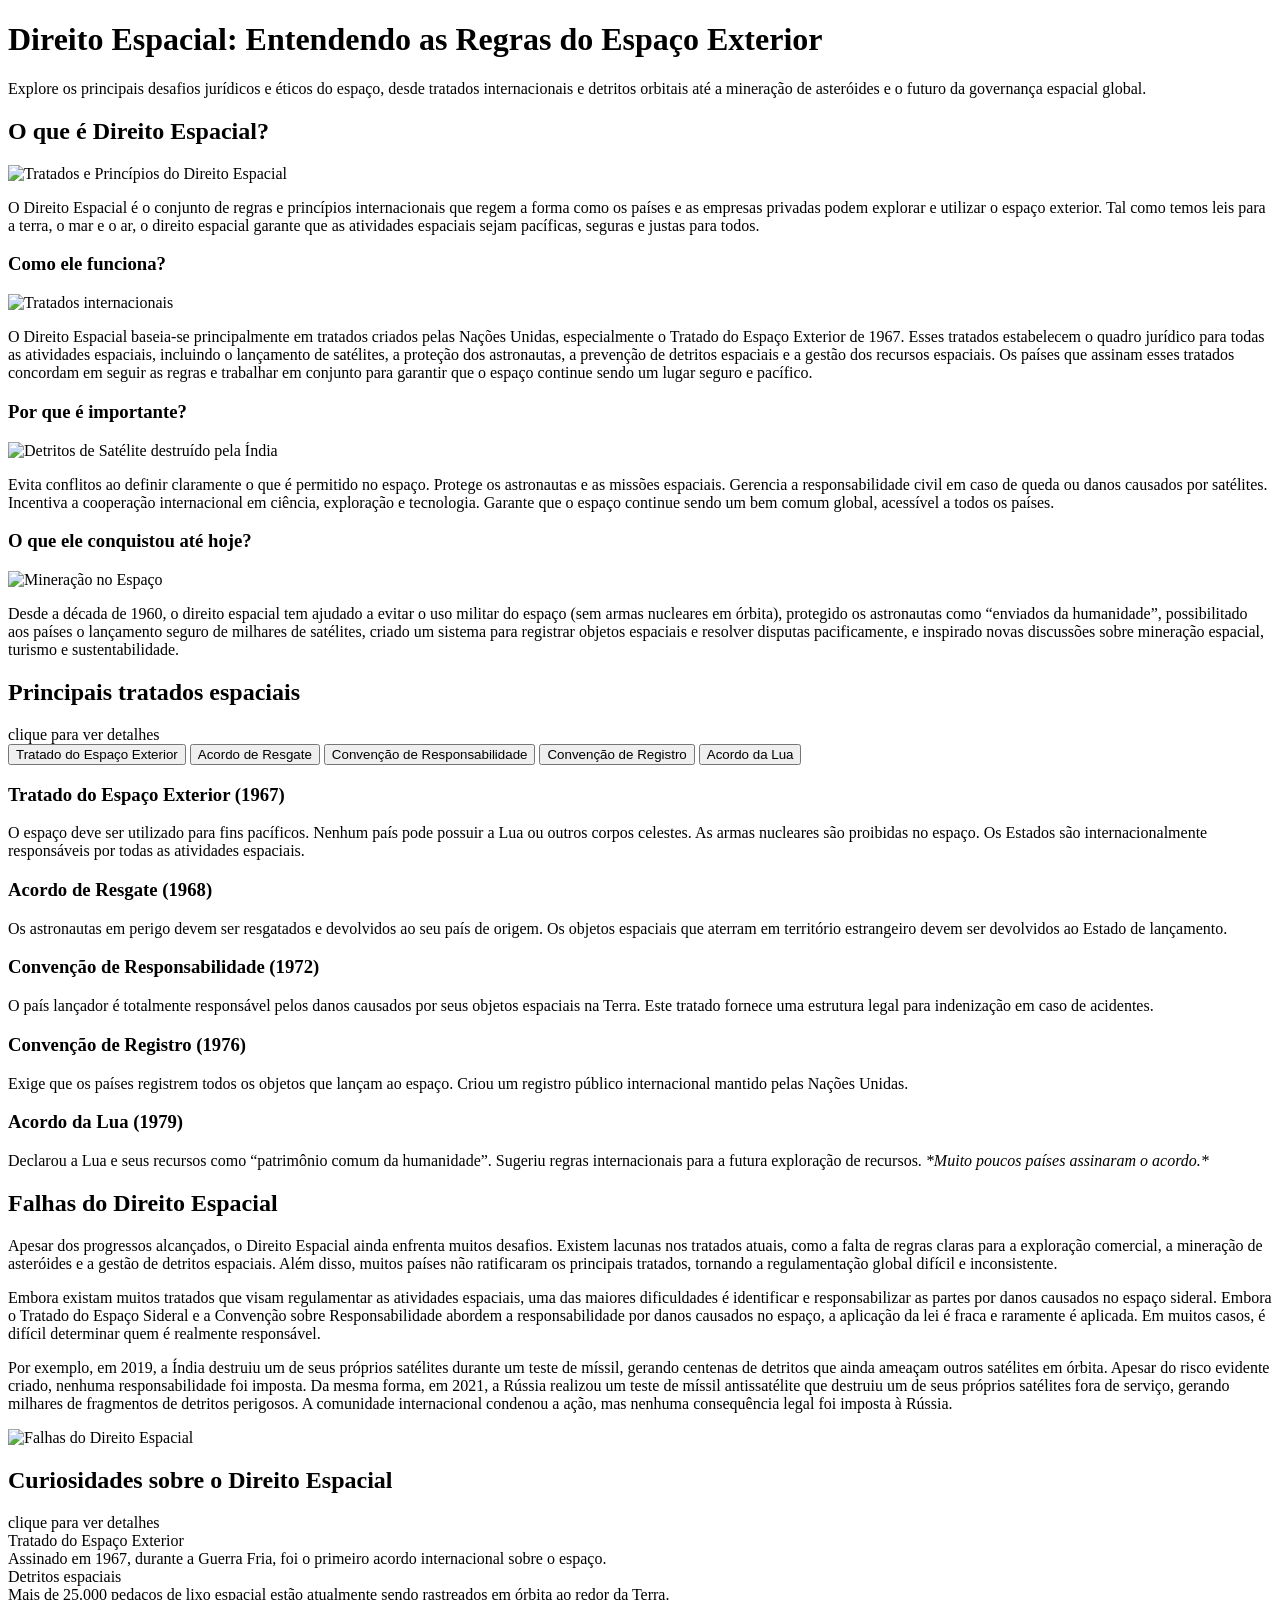
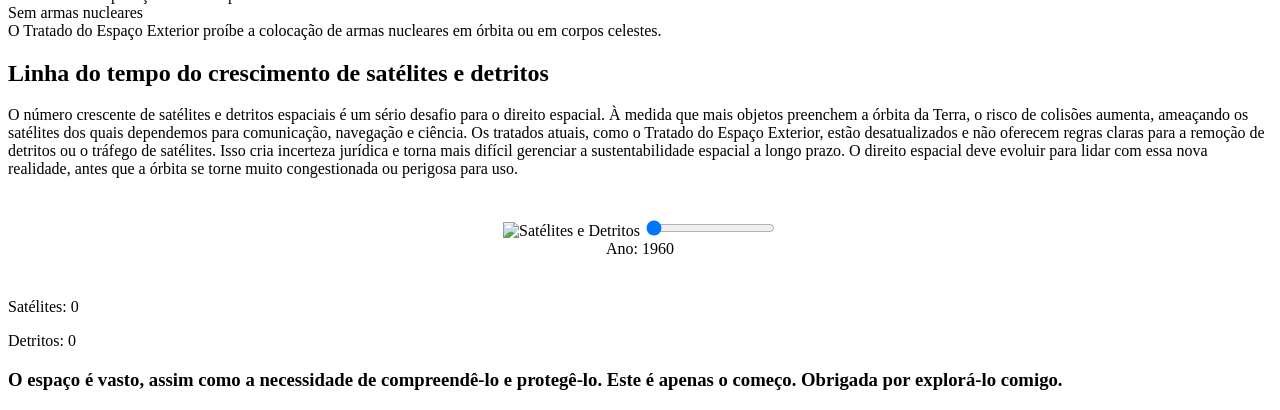
==== commit fb8221fa: "Update index.html" ====
--- a/index.html
+++ b/index.html
@@ -4,10 +4,11 @@
 <head>
   <meta charset="UTF-8" />
   <title>Direito Espacial</title>
-  <link rel="stylesheet" href="style.css" />
+  <link rel="stylesheet" href="estilo.css" /> <!-- Arquivo CSS com o visual do site -->
 </head>
 
 <body>
+  <!-- Cabeçalho principal do site -->
   <header>
     <h1>Direito Espacial: Entendendo as Regras do Espaço Exterior</h1>
     <p>
@@ -15,83 +16,84 @@
     </p>
   </header>
 
-  <!-- Introdução -->
-  <section id="intro">
+  <!-- Seção de introdução -->
+  <section id="introducao">
     <h2>O que é Direito Espacial?</h2>
 
-    <div class="intro-content">
-      <img src="what is space law.jpg" alt="Space Law Treaties and Principles" class="intro-image" />
+    <div class="conteudo-introducao">
+      <img src="o-que-e-direito-espacial.jpg" alt="Tratados e Princípios do Direito Espacial" class="imagem-introducao" />
       <p>
         O Direito Espacial é o conjunto de regras e princípios internacionais que regem a forma como os países e as empresas privadas podem explorar e utilizar o espaço exterior. Tal como temos leis para a terra, o mar e o ar, o direito espacial garante que as atividades espaciais sejam pacíficas, seguras e justas para todos.
       </p>
     </div>
 
     <h3>Como ele funciona?</h3>
-    <div class="intro-content">
-      <img src="how does it work.jpg" alt="International treaties" class="intro-image" />
+    <div class="conteudo-introducao">
+      <img src="como-funciona.jpg" alt="Tratados internacionais" class="imagem-introducao" />
       <p>
         O Direito Espacial baseia-se principalmente em tratados criados pelas Nações Unidas, especialmente o Tratado do Espaço Exterior de 1967. Esses tratados estabelecem o quadro jurídico para todas as atividades espaciais, incluindo o lançamento de satélites, a proteção dos astronautas, a prevenção de detritos espaciais e a gestão dos recursos espaciais. Os países que assinam esses tratados concordam em seguir as regras e trabalhar em conjunto para garantir que o espaço continue sendo um lugar seguro e pacífico.
       </p>
     </div>
 
     <h3>Por que é importante?</h3>
-    <div class="intro-content">
-      <img src="why is it important.webp" alt="Debris from Satellite Destroyed by India" class="intro-image" />
+    <div class="conteudo-introducao">
+      <img src="por-que-e-importante.webp" alt="Detritos de Satélite destruído pela Índia" class="imagem-introducao" />
       <p>
         Evita conflitos ao definir claramente o que é permitido no espaço. Protege os astronautas e as missões espaciais. Gerencia a responsabilidade civil em caso de queda ou danos causados por satélites. Incentiva a cooperação internacional em ciência, exploração e tecnologia. Garante que o espaço continue sendo um bem comum global, acessível a todos os países.
       </p>
     </div>
 
     <h3>O que ele conquistou até hoje?</h3>
-    <div class="intro-content">
-      <img src="what has it achieved so far.jpg" alt="Mining in Space" class="intro-image" />
+    <div class="conteudo-introducao">
+      <img src="conquistas-ate-hoje.jpg" alt="Mineração no Espaço" class="imagem-introducao" />
       <p>
         Desde a década de 1960, o direito espacial tem ajudado a evitar o uso militar do espaço (sem armas nucleares em órbita), protegido os astronautas como “enviados da humanidade”, possibilitado aos países o lançamento seguro de milhares de satélites, criado um sistema para registrar objetos espaciais e resolver disputas pacificamente, e inspirado novas discussões sobre mineração espacial, turismo e sustentabilidade.
       </p>
     </div>
   </section>
 
-  <!-- Tratados -->
-  <section id="treaties">
+  <!-- Seção dos tratados espaciais -->
+  <section id="tratados">
     <h2>Principais tratados espaciais</h2>
-    <div id="click-to-see-details">clique para ver detalhes</div>
+    <div id="clique-para-ver-detalhes">clique para ver detalhes</div>
 
-    <div class="treaty-buttons">
-      <button data-treaty="outerspace">Tratado do Espaço Exterior</button>
-      <button data-treaty="rescue">Acordo de Resgate</button>
-      <button data-treaty="liability">Convenção de Responsabilidade</button>
-      <button data-treaty="registration">Convenção de Registro</button>
-      <button data-treaty="moon">Acordo da Lua</button>
+    <div class="botoes-tratados">
+      <button data-tratado="espacoexterior">Tratado do Espaço Exterior</button>
+      <button data-tratado="resgate">Acordo de Resgate</button>
+      <button data-tratado="responsabilidade">Convenção de Responsabilidade</button>
+      <button data-tratado="registro">Convenção de Registro</button>
+      <button data-tratado="lua">Acordo da Lua</button>
     </div>
 
-    <div id="outerspace" class="treaty-content hidden">
-      <h3 class="treaty-title">Tratado do Espaço Exterior (1967)</h3>
+    <!-- Cada tratado aparece ao clicar -->
+    <div id="espacoexterior" class="conteudo-tratado escondido">
+      <h3 class="titulo-tratado">Tratado do Espaço Exterior (1967)</h3>
       <p>O espaço deve ser utilizado para fins pacíficos. Nenhum país pode possuir a Lua ou outros corpos celestes. As armas nucleares são proibidas no espaço. Os Estados são internacionalmente responsáveis por todas as atividades espaciais.</p>
     </div>
 
-    <div id="rescue" class="treaty-content hidden">
-      <h3 class="treaty-title">Acordo de Resgate (1968)</h3>
+    <div id="resgate" class="conteudo-tratado escondido">
+      <h3 class="titulo-tratado">Acordo de Resgate (1968)</h3>
       <p>Os astronautas em perigo devem ser resgatados e devolvidos ao seu país de origem. Os objetos espaciais que aterram em território estrangeiro devem ser devolvidos ao Estado de lançamento.</p>
     </div>
 
-    <div id="liability" class="treaty-content hidden">
-      <h3 class="treaty-title">Convenção de Responsabilidade (1972)</h3>
+    <div id="responsabilidade" class="conteudo-tratado escondido">
+      <h3 class="titulo-tratado">Convenção de Responsabilidade (1972)</h3>
       <p>O país lançador é totalmente responsável pelos danos causados por seus objetos espaciais na Terra. Este tratado fornece uma estrutura legal para indenização em caso de acidentes.</p>
     </div>
 
-    <div id="registration" class="treaty-content hidden">
-      <h3 class="treaty-title">Convenção de Registro (1976)</h3>
+    <div id="registro" class="conteudo-tratado escondido">
+      <h3 class="titulo-tratado">Convenção de Registro (1976)</h3>
       <p>Exige que os países registrem todos os objetos que lançam ao espaço. Criou um registro público internacional mantido pelas Nações Unidas.</p>
     </div>
 
-    <div id="moon" class="treaty-content hidden">
-      <h3 class="treaty-title">Acordo da Lua (1979)</h3>
+    <div id="lua" class="conteudo-tratado escondido">
+      <h3 class="titulo-tratado">Acordo da Lua (1979)</h3>
       <p>Declarou a Lua e seus recursos como “patrimônio comum da humanidade”. Sugeriu regras internacionais para a futura exploração de recursos. <em>*Muito poucos países assinaram o acordo.*</em></p>
     </div>
   </section>
 
-  <!-- Falhas -->
-  <section id="failures">
+  <!-- Seção sobre falhas e desafios -->
+  <section id="falhas">
     <h2>Falhas do Direito Espacial</h2>
     <p>
       Apesar dos progressos alcançados, o Direito Espacial ainda enfrenta muitos desafios. Existem lacunas nos tratados atuais, como a falta de regras claras para a exploração comercial, a mineração de asteróides e a gestão de detritos espaciais. Além disso, muitos países não ratificaram os principais tratados, tornando a regulamentação global difícil e inconsistente.
@@ -102,60 +104,60 @@
     <p>
       Por exemplo, em 2019, a Índia destruiu um de seus próprios satélites durante um teste de míssil, gerando centenas de detritos que ainda ameaçam outros satélites em órbita. Apesar do risco evidente criado, nenhuma responsabilidade foi imposta. Da mesma forma, em 2021, a Rússia realizou um teste de míssil antissatélite que destruiu um de seus próprios satélites fora de serviço, gerando milhares de fragmentos de detritos perigosos. A comunidade internacional condenou a ação, mas nenhuma consequência legal foi imposta à Rússia.
     </p>
-    <img src="failures.webp" alt="Failures of Space Law" class="failures-image" />
+    <img src="falhas.webp" alt="Falhas do Direito Espacial" class="imagem-falhas" />
   </section>
 
-  <!-- Curiosidades -->
-  <section id="fun-facts">
+  <!-- Seção de curiosidades -->
+  <section id="curiosidades">
     <h2>Curiosidades sobre o Direito Espacial</h2>
-    <div id="click-to-see-details">clique para ver detalhes</div>
+    <div id="clique-para-ver-detalhes">clique para ver detalhes</div>
 
-    <div class="card-container">
-      <div class="card" tabindex="0">
-        <div class="card-front">Tratado do Espaço Exterior</div>
-        <div class="card-back">Assinado em 1967, durante a Guerra Fria, foi o primeiro acordo internacional sobre o espaço.</div>
+    <div class="container-cartoes">
+      <!-- Cartões viram quando clicados -->
+      <div class="cartao" tabindex="0">
+        <div class="frente-cartao">Tratado do Espaço Exterior</div>
+        <div class="verso-cartao">Assinado em 1967, durante a Guerra Fria, foi o primeiro acordo internacional sobre o espaço.</div>
       </div>
 
-      <div class="card" tabindex="0">
-        <div class="card-front">Detritos espaciais</div>
-        <div class="card-back">Mais de 25.000 pedaços de lixo espacial estão atualmente sendo rastreados em órbita ao redor da Terra.</div>
+      <div class="cartao" tabindex="0">
+        <div class="frente-cartao">Detritos espaciais</div>
+        <div class="verso-cartao">Mais de 25.000 pedaços de lixo espacial estão atualmente sendo rastreados em órbita ao redor da Terra.</div>
       </div>
 
-      <div class="card" tabindex="0">
-        <div class="card-front">Sem armas nucleares</div>
-        <div class="card-back">O Tratado do Espaço Exterior proíbe a colocação de armas nucleares em órbita ou em corpos celestes.</div>
+      <div class="cartao" tabindex="0">
+        <div class="frente-cartao">Sem armas nucleares</div>
+        <div class="verso-cartao">O Tratado do Espaço Exterior proíbe a colocação de armas nucleares em órbita ou em corpos celestes.</div>
       </div>
     </div>
   </section>
 
-  <!-- Linha do tempo -->
-  <section id="debris">
+  <!-- Seção sobre o aumento de detritos e satélites -->
+  <section id="detritos">
     <h2>Linha do tempo do crescimento de satélites e detritos</h2>
 
-    <div class="timeline-section">
+    <div class="secao-linha-do-tempo">
       <p>
         O número crescente de satélites e detritos espaciais é um sério desafio para o direito espacial. À medida que mais objetos preenchem a órbita da Terra, o risco de colisões aumenta, ameaçando os satélites dos quais dependemos para comunicação, navegação e ciência. Os tratados atuais, como o Tratado do Espaço Exterior, estão desatualizados e não oferecem regras claras para a remoção de detritos ou o tráfego de satélites. Isso cria incerteza jurídica e torna mais difícil gerenciar a sustentabilidade espacial a longo prazo. O direito espacial deve evoluir para lidar com essa nova realidade, antes que a órbita se torne muito congestionada ou perigosa para uso.
       </p>
     </div>
 
-    <section id="timeline-section" style="text-align:center; margin: 40px auto;">
-      <img src="satellites.png" alt="Satellites and Debris" class="timeline-image-small" />
-      <input type="range" id="year-slider" min="1960" max="2025" value="1960" step="1" />
-      <div id="year-label">Ano: <span id="year-value">1960</span></div>
+    <section id="secao-linha-do-tempo" style="text-align:center; margin: 40px auto;">
+      <img src="satelites.png" alt="Satélites e Detritos" class="imagem-linha-do-tempo-pequena" />
+      <input type="range" id="controle-ano" min="1960" max="2025" value="1960" step="1" />
+      <div id="rotulo-ano">Ano: <span id="valor-ano">1960</span></div>
     </section>
 
-    <div id="info-panel">
-      <p>Satélites: <span id="satellite-count">0</span></p>
-      <p>Detritos: <span id="debris-count">0</span></p>
+    <div id="painel-info">
+      <p>Satélites: <span id="contagem-satelites">0</span></p>
+      <p>Detritos: <span id="contagem-detritos">0</span></p>
     </div>
   </section>
 
+  <!-- Encerramento do site -->
+  <div class="secao-final">
+    <h3>O espaço é vasto, assim como a necessidade de compreendê-lo e protegê-lo. Este é apenas o começo. Obrigada por explorá-lo comigo.</h3>
+  </div>
 
-    <div class="end-section">
-      <h3>O espaço é vasto, assim como a necessidade de compreendê-lo e protegê-lo. Este é apenas o começo. Obrigada por explorá-lo comigo.</h3>
-    </div>
-  </section>
-
-  <script src="script.js"></script>
+  <script src="script.js"></script> <!-- Arquivo JavaScript com as interações -->
 </body>
 </html>
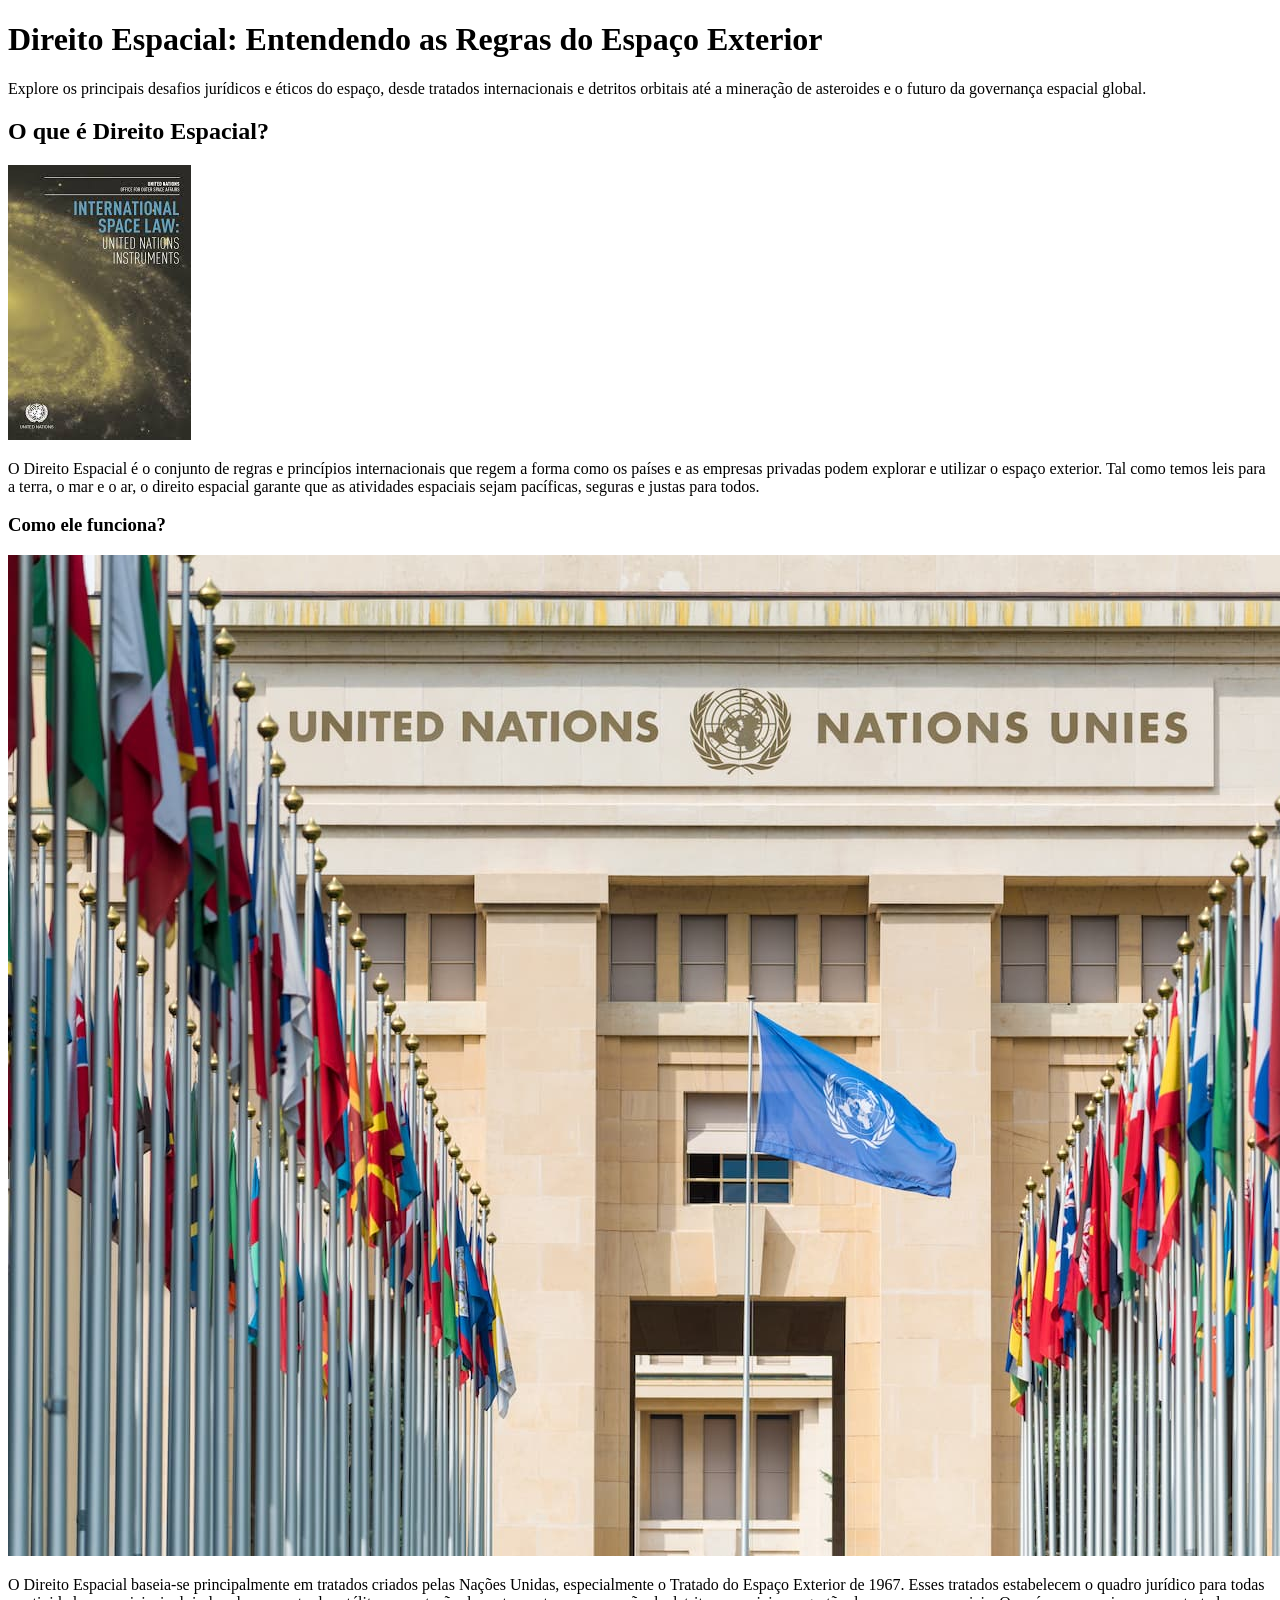
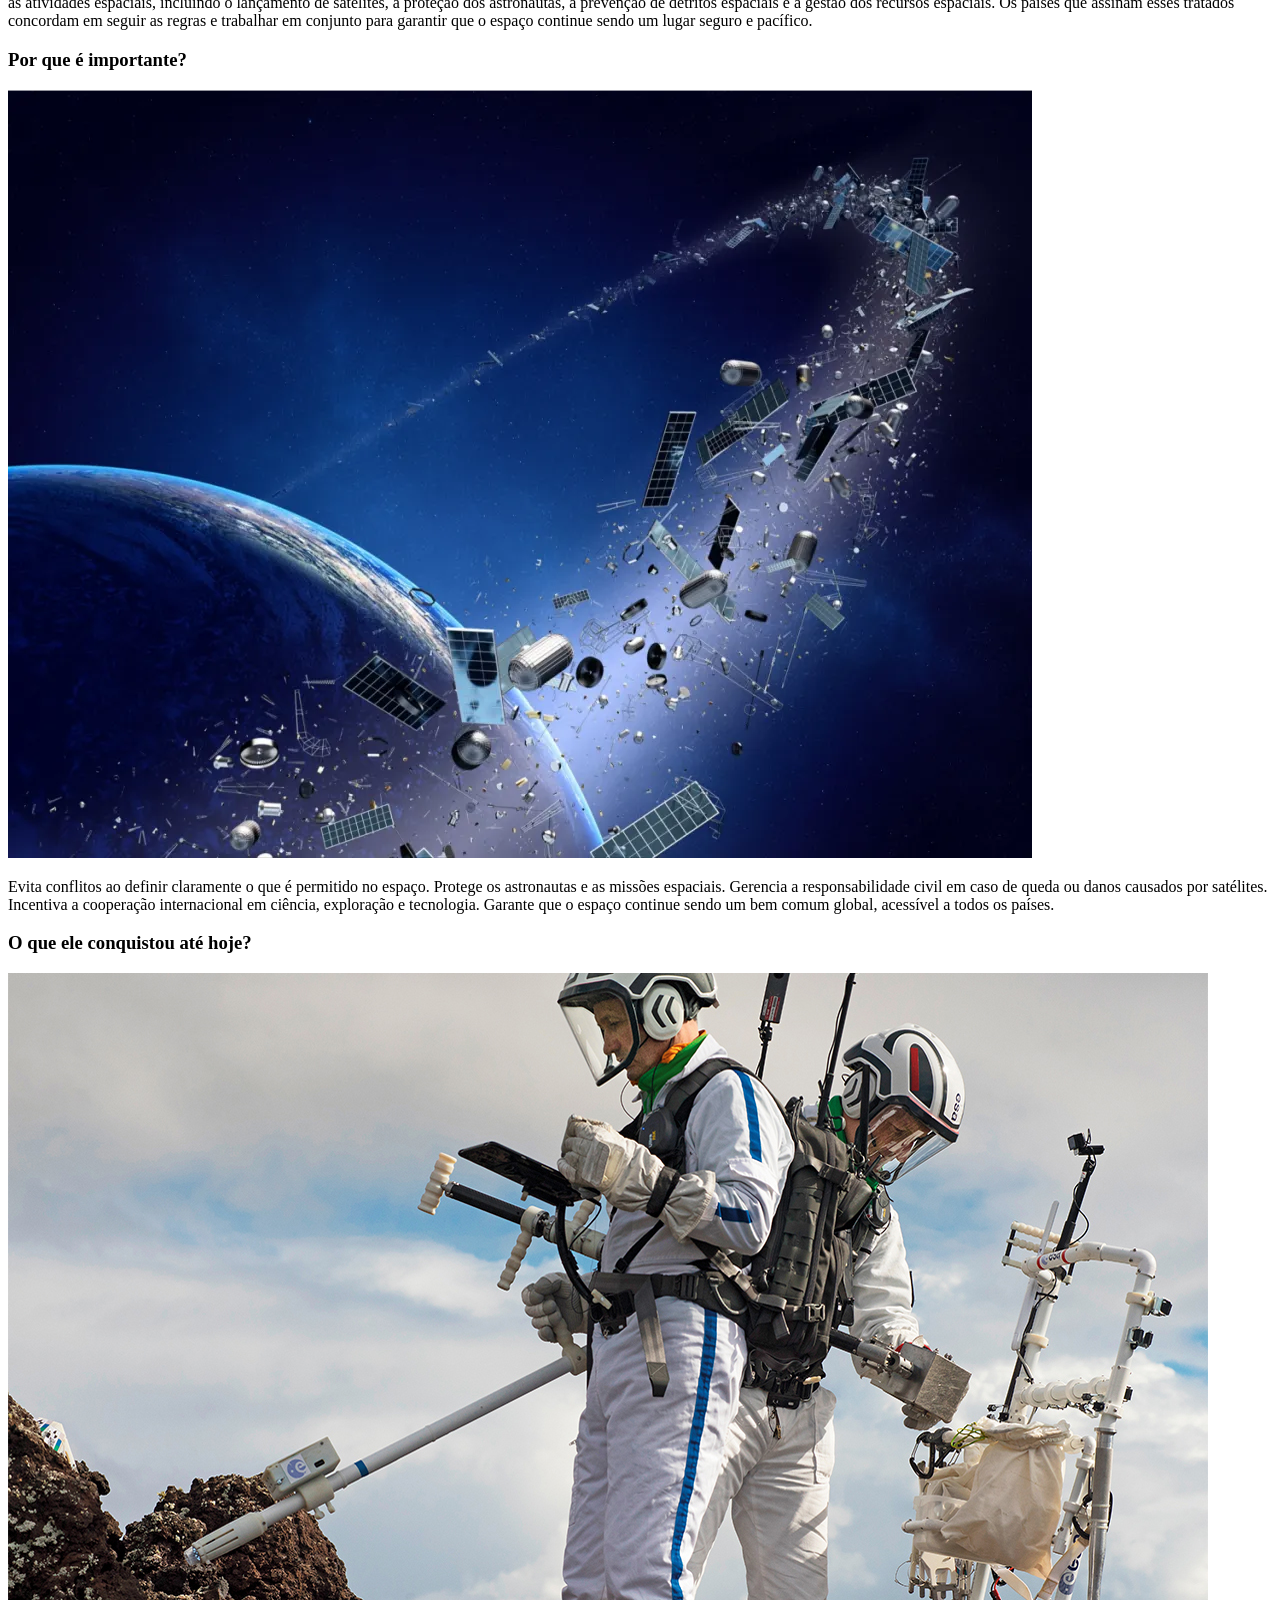
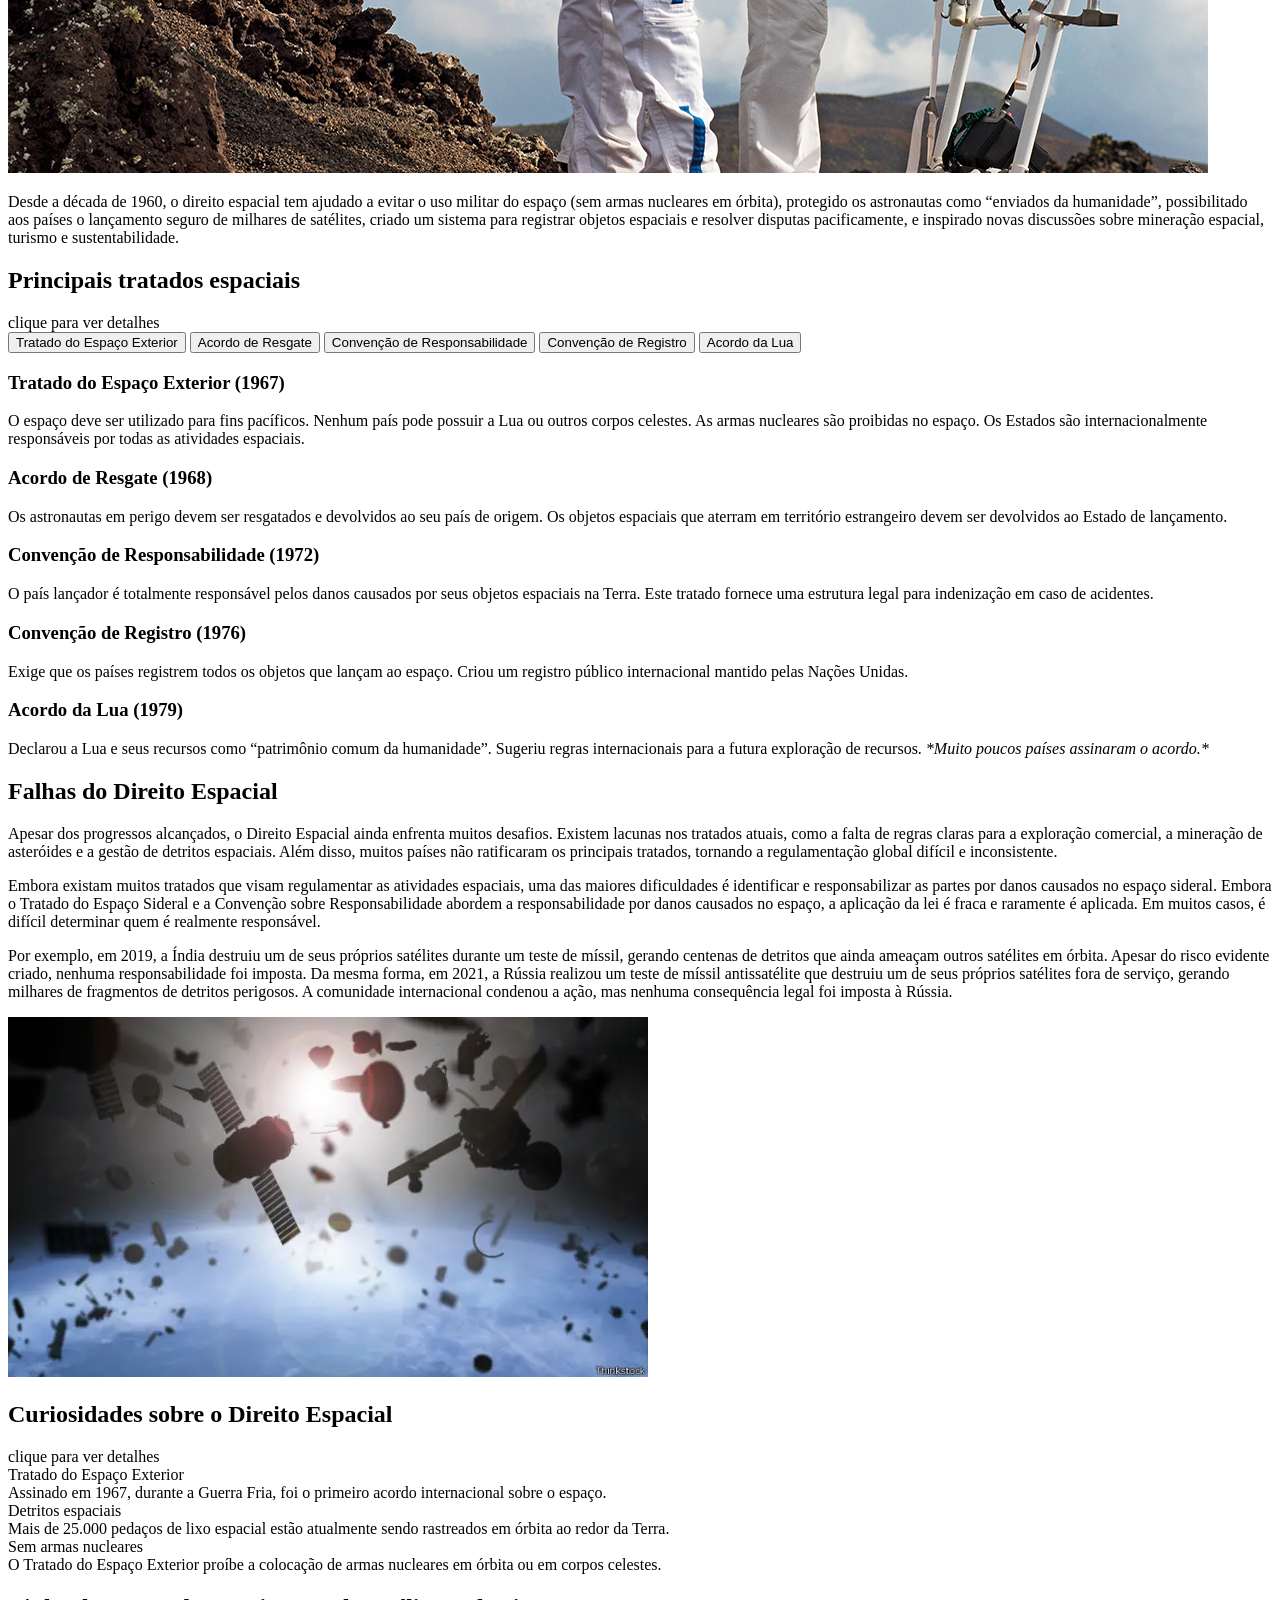
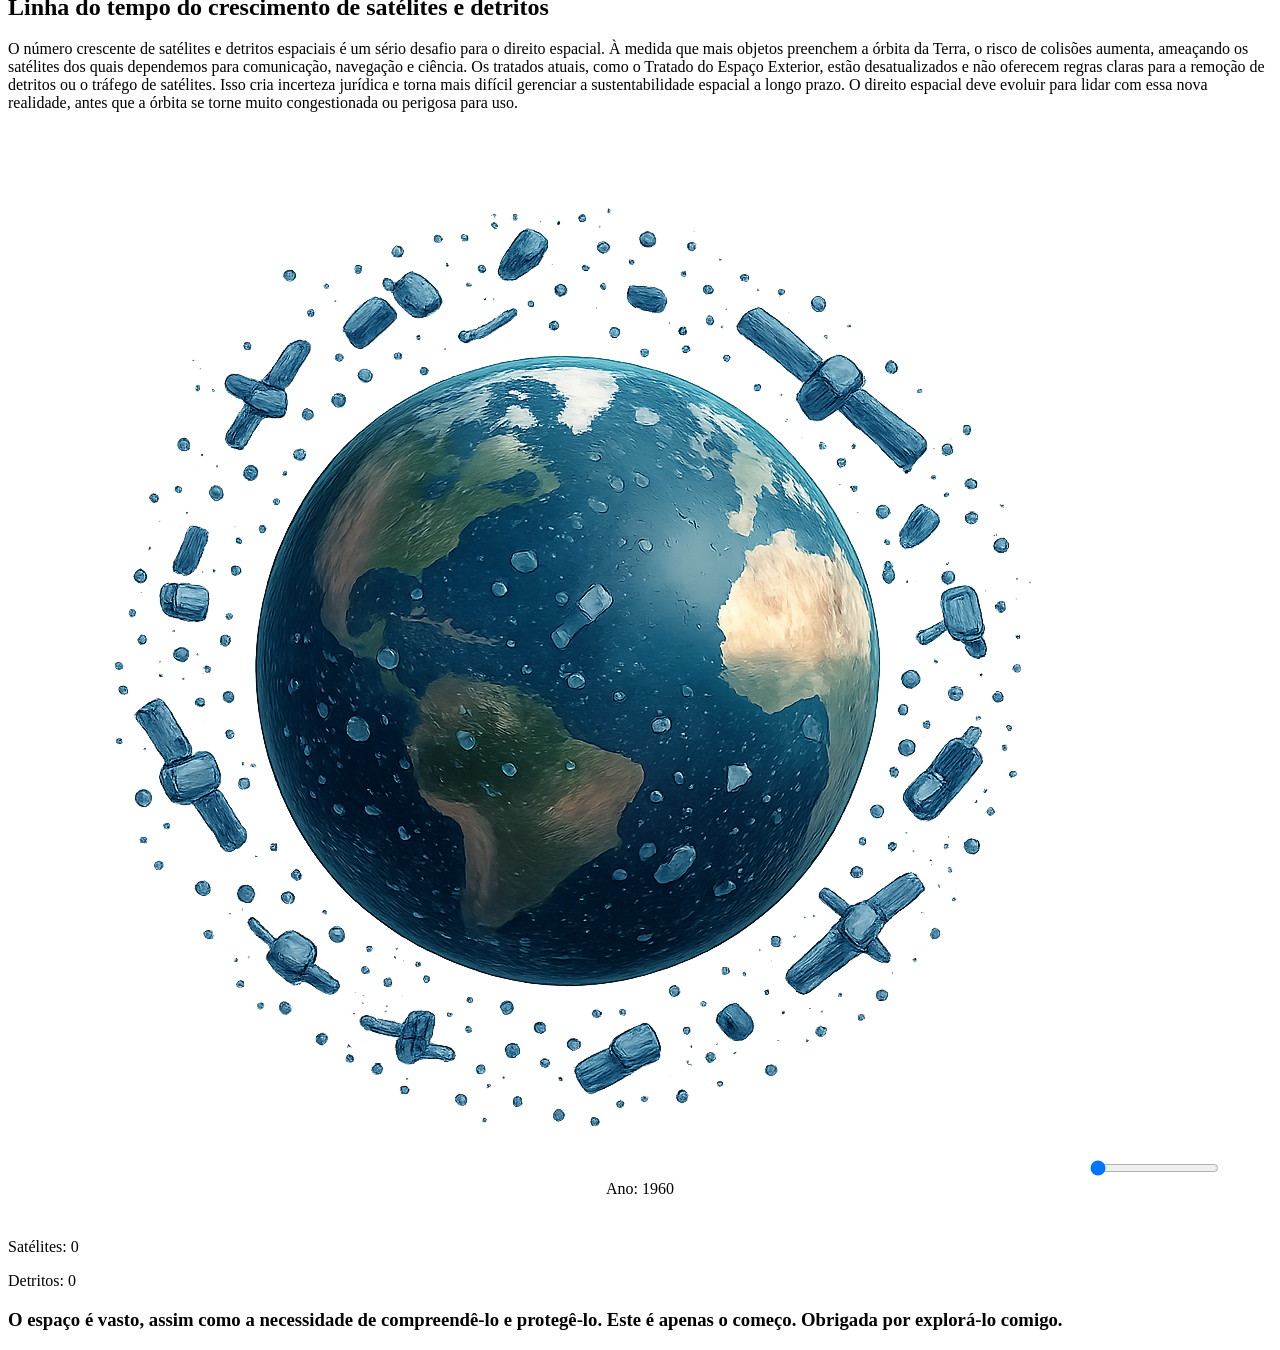
==== commit bd3d10cd: "Update index.html" ====
--- a/index.html
+++ b/index.html
@@ -1,27 +1,29 @@
 <!-- index.html -->
 <!DOCTYPE html>
-<html lang="pt">
+<html lang="pt-BR">
 <head>
-  <meta charset="UTF-8" />
-  <title>Direito Espacial</title>
-  <link rel="stylesheet" href="estilo.css" /> <!-- Arquivo CSS com o visual do site -->
+  <meta charset="UTF-8">
+  <meta name="viewport" content="width=device-width, initial-scale=1.0">
+  <title>Direito Espacial: Entendendo as Regras do Espaço Exterior</title>
+
+  <!-- Ligando o CSS -->
+  <link rel="stylesheet" href="estilo.css">
 </head>
 
 <body>
-  <!-- Cabeçalho principal do site -->
+  <!-- ---------- CABEÇALHO ---------- -->
   <header>
     <h1>Direito Espacial: Entendendo as Regras do Espaço Exterior</h1>
-    <p>
-      Explore os principais desafios jurídicos e éticos do espaço, desde tratados internacionais e detritos orbitais até a mineração de asteróides e o futuro da governança espacial global.
-    </p>
+    <p>Explore os principais desafios jurídicos e éticos do espaço, desde tratados internacionais e detritos orbitais até a mineração de asteroides e o futuro da governança espacial global.</p>
   </header>
 
-  <!-- Seção de introdução -->
+  <!-- ---------- INTRODUÇÃO ---------- -->
   <section id="introducao">
     <h2>O que é Direito Espacial?</h2>
 
     <div class="conteudo-introducao">
-      <img src="o-que-e-direito-espacial.jpg" alt="Tratados e Princípios do Direito Espacial" class="imagem-introducao" />
+      <!-- nome da imagem mantido em inglês conforme seu pedido original -->
+      <img src="what is space law.jpg" alt="Space Law Treaties and Principles" class="imagem-introducao" />
       <p>
         O Direito Espacial é o conjunto de regras e princípios internacionais que regem a forma como os países e as empresas privadas podem explorar e utilizar o espaço exterior. Tal como temos leis para a terra, o mar e o ar, o direito espacial garante que as atividades espaciais sejam pacíficas, seguras e justas para todos.
       </p>
@@ -29,7 +31,7 @@
 
     <h3>Como ele funciona?</h3>
     <div class="conteudo-introducao">
-      <img src="como-funciona.jpg" alt="Tratados internacionais" class="imagem-introducao" />
+      <img src="how does it work.jpg" alt="International treaties" class="imagem-introducao" />
       <p>
         O Direito Espacial baseia-se principalmente em tratados criados pelas Nações Unidas, especialmente o Tratado do Espaço Exterior de 1967. Esses tratados estabelecem o quadro jurídico para todas as atividades espaciais, incluindo o lançamento de satélites, a proteção dos astronautas, a prevenção de detritos espaciais e a gestão dos recursos espaciais. Os países que assinam esses tratados concordam em seguir as regras e trabalhar em conjunto para garantir que o espaço continue sendo um lugar seguro e pacífico.
       </p>
@@ -37,7 +39,7 @@
 
     <h3>Por que é importante?</h3>
     <div class="conteudo-introducao">
-      <img src="por-que-e-importante.webp" alt="Detritos de Satélite destruído pela Índia" class="imagem-introducao" />
+      <img src="why is it important.webp" alt="Debris from Satellite Destroyed by India" class="imagem-introducao" />
       <p>
         Evita conflitos ao definir claramente o que é permitido no espaço. Protege os astronautas e as missões espaciais. Gerencia a responsabilidade civil em caso de queda ou danos causados por satélites. Incentiva a cooperação internacional em ciência, exploração e tecnologia. Garante que o espaço continue sendo um bem comum global, acessível a todos os países.
       </p>
@@ -45,7 +47,7 @@
 
     <h3>O que ele conquistou até hoje?</h3>
     <div class="conteudo-introducao">
-      <img src="conquistas-ate-hoje.jpg" alt="Mineração no Espaço" class="imagem-introducao" />
+      <img src="what has it achieved so far.jpg" alt="Mining in Space" class="imagem-introducao" />
       <p>
         Desde a década de 1960, o direito espacial tem ajudado a evitar o uso militar do espaço (sem armas nucleares em órbita), protegido os astronautas como “enviados da humanidade”, possibilitado aos países o lançamento seguro de milhares de satélites, criado um sistema para registrar objetos espaciais e resolver disputas pacificamente, e inspirado novas discussões sobre mineração espacial, turismo e sustentabilidade.
       </p>
@@ -104,7 +106,7 @@
     <p>
       Por exemplo, em 2019, a Índia destruiu um de seus próprios satélites durante um teste de míssil, gerando centenas de detritos que ainda ameaçam outros satélites em órbita. Apesar do risco evidente criado, nenhuma responsabilidade foi imposta. Da mesma forma, em 2021, a Rússia realizou um teste de míssil antissatélite que destruiu um de seus próprios satélites fora de serviço, gerando milhares de fragmentos de detritos perigosos. A comunidade internacional condenou a ação, mas nenhuma consequência legal foi imposta à Rússia.
     </p>
-    <img src="falhas.webp" alt="Falhas do Direito Espacial" class="imagem-falhas" />
+    <img src="failures.webp" alt="Failures of Space Law" class="imagem-falhas" />
   </section>
 
   <!-- Seção de curiosidades -->
@@ -142,7 +144,8 @@
     </div>
 
     <section id="secao-linha-do-tempo" style="text-align:center; margin: 40px auto;">
-      <img src="satelites.png" alt="Satélites e Detritos" class="imagem-linha-do-tempo-pequena" />
+      <!-- nome da imagem de timeline em inglês conforme original -->
+      <img src="satellites.png" alt="Satellites and Debris" class="imagem-linha-do-tempo-pequena" />
       <input type="range" id="controle-ano" min="1960" max="2025" value="1960" step="1" />
       <div id="rotulo-ano">Ano: <span id="valor-ano">1960</span></div>
     </section>
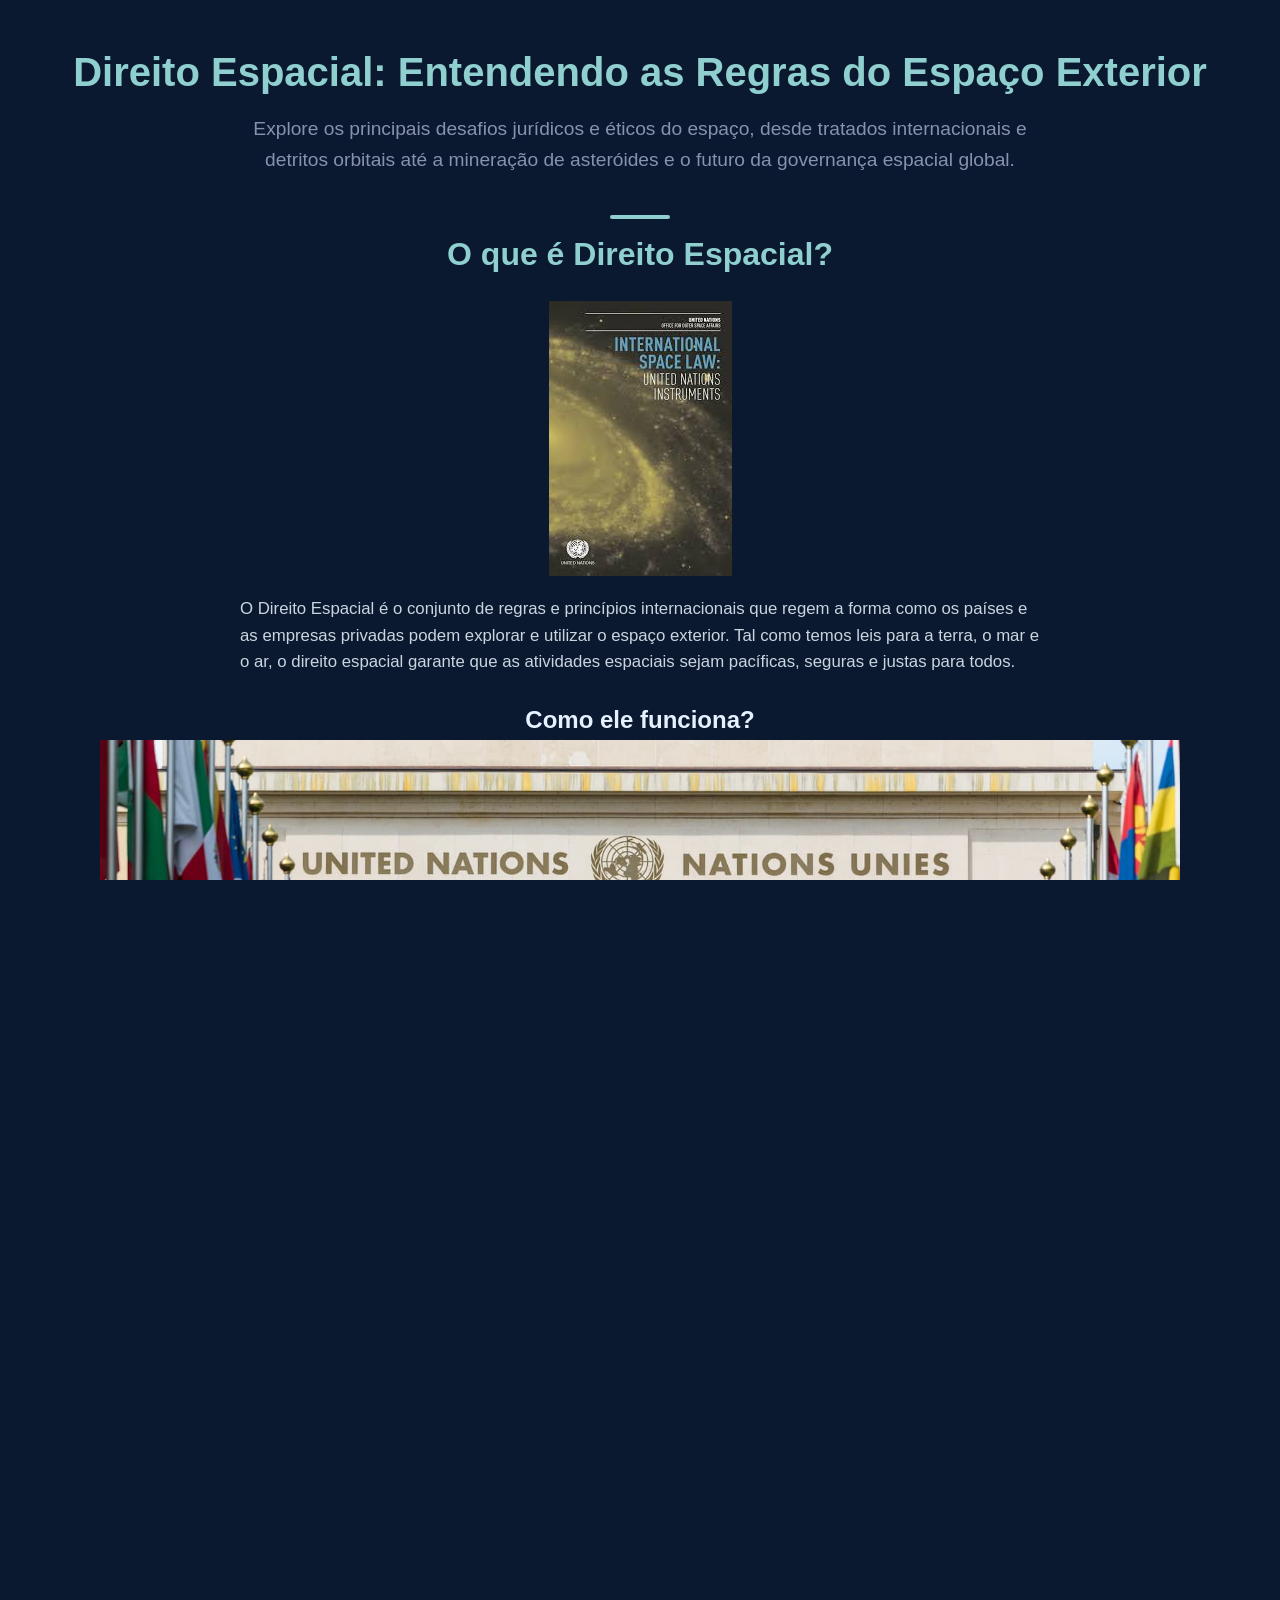
==== commit 798ae8e1: "Update index.html" ====
--- a/index.html
+++ b/index.html
@@ -1,101 +1,97 @@
 <!-- index.html -->
 <!DOCTYPE html>
-<html lang="pt-BR">
+<html lang="pt">
 <head>
-  <meta charset="UTF-8">
-  <meta name="viewport" content="width=device-width, initial-scale=1.0">
-  <title>Direito Espacial: Entendendo as Regras do Espaço Exterior</title>
-
-  <!-- Ligando o CSS -->
-  <link rel="stylesheet" href="estilo.css">
+  <meta charset="UTF-8" />
+  <title>Direito Espacial</title>
+  <link rel="stylesheet" href="style.css" />
 </head>
 
 <body>
-  <!-- ---------- CABEÇALHO ---------- -->
   <header>
     <h1>Direito Espacial: Entendendo as Regras do Espaço Exterior</h1>
-    <p>Explore os principais desafios jurídicos e éticos do espaço, desde tratados internacionais e detritos orbitais até a mineração de asteroides e o futuro da governança espacial global.</p>
+    <p>
+      Explore os principais desafios jurídicos e éticos do espaço, desde tratados internacionais e detritos orbitais até a mineração de asteróides e o futuro da governança espacial global.
+    </p>
   </header>
 
-  <!-- ---------- INTRODUÇÃO ---------- -->
-  <section id="introducao">
+  <!-- Introdução -->
+  <section id="intro">
     <h2>O que é Direito Espacial?</h2>
 
-    <div class="conteudo-introducao">
-      <!-- nome da imagem mantido em inglês conforme seu pedido original -->
-      <img src="what is space law.jpg" alt="Space Law Treaties and Principles" class="imagem-introducao" />
+    <div class="intro-content">
+      <img src="what is space law.jpg" alt="Space Law Treaties and Principles" class="intro-image" />
       <p>
         O Direito Espacial é o conjunto de regras e princípios internacionais que regem a forma como os países e as empresas privadas podem explorar e utilizar o espaço exterior. Tal como temos leis para a terra, o mar e o ar, o direito espacial garante que as atividades espaciais sejam pacíficas, seguras e justas para todos.
       </p>
     </div>
 
     <h3>Como ele funciona?</h3>
-    <div class="conteudo-introducao">
-      <img src="how does it work.jpg" alt="International treaties" class="imagem-introducao" />
+    <div class="intro-content">
+      <img src="how does it work.jpg" alt="International treaties" class="intro-image" />
       <p>
         O Direito Espacial baseia-se principalmente em tratados criados pelas Nações Unidas, especialmente o Tratado do Espaço Exterior de 1967. Esses tratados estabelecem o quadro jurídico para todas as atividades espaciais, incluindo o lançamento de satélites, a proteção dos astronautas, a prevenção de detritos espaciais e a gestão dos recursos espaciais. Os países que assinam esses tratados concordam em seguir as regras e trabalhar em conjunto para garantir que o espaço continue sendo um lugar seguro e pacífico.
       </p>
     </div>
 
     <h3>Por que é importante?</h3>
-    <div class="conteudo-introducao">
-      <img src="why is it important.webp" alt="Debris from Satellite Destroyed by India" class="imagem-introducao" />
+    <div class="intro-content">
+      <img src="why is it important.webp" alt="Debris from Satellite Destroyed by India" class="intro-image" />
       <p>
         Evita conflitos ao definir claramente o que é permitido no espaço. Protege os astronautas e as missões espaciais. Gerencia a responsabilidade civil em caso de queda ou danos causados por satélites. Incentiva a cooperação internacional em ciência, exploração e tecnologia. Garante que o espaço continue sendo um bem comum global, acessível a todos os países.
       </p>
     </div>
 
     <h3>O que ele conquistou até hoje?</h3>
-    <div class="conteudo-introducao">
-      <img src="what has it achieved so far.jpg" alt="Mining in Space" class="imagem-introducao" />
+    <div class="intro-content">
+      <img src="what has it achieved so far.jpg" alt="Mining in Space" class="intro-image" />
       <p>
         Desde a década de 1960, o direito espacial tem ajudado a evitar o uso militar do espaço (sem armas nucleares em órbita), protegido os astronautas como “enviados da humanidade”, possibilitado aos países o lançamento seguro de milhares de satélites, criado um sistema para registrar objetos espaciais e resolver disputas pacificamente, e inspirado novas discussões sobre mineração espacial, turismo e sustentabilidade.
       </p>
     </div>
   </section>
 
-  <!-- Seção dos tratados espaciais -->
-  <section id="tratados">
+  <!-- Tratados -->
+  <section id="treaties">
     <h2>Principais tratados espaciais</h2>
-    <div id="clique-para-ver-detalhes">clique para ver detalhes</div>
+    <div id="click-to-see-details">clique para ver detalhes</div>
 
-    <div class="botoes-tratados">
-      <button data-tratado="espacoexterior">Tratado do Espaço Exterior</button>
-      <button data-tratado="resgate">Acordo de Resgate</button>
-      <button data-tratado="responsabilidade">Convenção de Responsabilidade</button>
-      <button data-tratado="registro">Convenção de Registro</button>
-      <button data-tratado="lua">Acordo da Lua</button>
+    <div class="treaty-buttons">
+      <button data-treaty="outerspace">Tratado do Espaço Exterior</button>
+      <button data-treaty="rescue">Acordo de Resgate</button>
+      <button data-treaty="liability">Convenção de Responsabilidade</button>
+      <button data-treaty="registration">Convenção de Registro</button>
+      <button data-treaty="moon">Acordo da Lua</button>
     </div>
 
-    <!-- Cada tratado aparece ao clicar -->
-    <div id="espacoexterior" class="conteudo-tratado escondido">
-      <h3 class="titulo-tratado">Tratado do Espaço Exterior (1967)</h3>
+    <div id="outerspace" class="treaty-content hidden">
+      <h3 class="treaty-title">Tratado do Espaço Exterior (1967)</h3>
       <p>O espaço deve ser utilizado para fins pacíficos. Nenhum país pode possuir a Lua ou outros corpos celestes. As armas nucleares são proibidas no espaço. Os Estados são internacionalmente responsáveis por todas as atividades espaciais.</p>
     </div>
 
-    <div id="resgate" class="conteudo-tratado escondido">
-      <h3 class="titulo-tratado">Acordo de Resgate (1968)</h3>
+    <div id="rescue" class="treaty-content hidden">
+      <h3 class="treaty-title">Acordo de Resgate (1968)</h3>
       <p>Os astronautas em perigo devem ser resgatados e devolvidos ao seu país de origem. Os objetos espaciais que aterram em território estrangeiro devem ser devolvidos ao Estado de lançamento.</p>
     </div>
 
-    <div id="responsabilidade" class="conteudo-tratado escondido">
-      <h3 class="titulo-tratado">Convenção de Responsabilidade (1972)</h3>
+    <div id="liability" class="treaty-content hidden">
+      <h3 class="treaty-title">Convenção de Responsabilidade (1972)</h3>
       <p>O país lançador é totalmente responsável pelos danos causados por seus objetos espaciais na Terra. Este tratado fornece uma estrutura legal para indenização em caso de acidentes.</p>
     </div>
 
-    <div id="registro" class="conteudo-tratado escondido">
-      <h3 class="titulo-tratado">Convenção de Registro (1976)</h3>
+    <div id="registration" class="treaty-content hidden">
+      <h3 class="treaty-title">Convenção de Registro (1976)</h3>
       <p>Exige que os países registrem todos os objetos que lançam ao espaço. Criou um registro público internacional mantido pelas Nações Unidas.</p>
     </div>
 
-    <div id="lua" class="conteudo-tratado escondido">
-      <h3 class="titulo-tratado">Acordo da Lua (1979)</h3>
+    <div id="moon" class="treaty-content hidden">
+      <h3 class="treaty-title">Acordo da Lua (1979)</h3>
       <p>Declarou a Lua e seus recursos como “patrimônio comum da humanidade”. Sugeriu regras internacionais para a futura exploração de recursos. <em>*Muito poucos países assinaram o acordo.*</em></p>
     </div>
   </section>
 
-  <!-- Seção sobre falhas e desafios -->
-  <section id="falhas">
+  <!-- Falhas -->
+  <section id="failures">
     <h2>Falhas do Direito Espacial</h2>
     <p>
       Apesar dos progressos alcançados, o Direito Espacial ainda enfrenta muitos desafios. Existem lacunas nos tratados atuais, como a falta de regras claras para a exploração comercial, a mineração de asteróides e a gestão de detritos espaciais. Além disso, muitos países não ratificaram os principais tratados, tornando a regulamentação global difícil e inconsistente.
@@ -106,61 +102,59 @@
     <p>
       Por exemplo, em 2019, a Índia destruiu um de seus próprios satélites durante um teste de míssil, gerando centenas de detritos que ainda ameaçam outros satélites em órbita. Apesar do risco evidente criado, nenhuma responsabilidade foi imposta. Da mesma forma, em 2021, a Rússia realizou um teste de míssil antissatélite que destruiu um de seus próprios satélites fora de serviço, gerando milhares de fragmentos de detritos perigosos. A comunidade internacional condenou a ação, mas nenhuma consequência legal foi imposta à Rússia.
     </p>
-    <img src="failures.webp" alt="Failures of Space Law" class="imagem-falhas" />
+    <img src="failures.webp" alt="Failures of Space Law" class="failures-image" />
   </section>
 
-  <!-- Seção de curiosidades -->
-  <section id="curiosidades">
+  <!-- Curiosidades -->
+  <section id="fun-facts">
     <h2>Curiosidades sobre o Direito Espacial</h2>
-    <div id="clique-para-ver-detalhes">clique para ver detalhes</div>
+    <div id="click-to-see-details">clique para ver detalhes</div>
 
-    <div class="container-cartoes">
-      <!-- Cartões viram quando clicados -->
-      <div class="cartao" tabindex="0">
-        <div class="frente-cartao">Tratado do Espaço Exterior</div>
-        <div class="verso-cartao">Assinado em 1967, durante a Guerra Fria, foi o primeiro acordo internacional sobre o espaço.</div>
+    <div class="card-container">
+      <div class="card" tabindex="0">
+        <div class="card-front">Tratado do Espaço Exterior</div>
+        <div class="card-back">Assinado em 1967, durante a Guerra Fria, foi o primeiro acordo internacional sobre o espaço.</div>
       </div>
 
-      <div class="cartao" tabindex="0">
-        <div class="frente-cartao">Detritos espaciais</div>
-        <div class="verso-cartao">Mais de 25.000 pedaços de lixo espacial estão atualmente sendo rastreados em órbita ao redor da Terra.</div>
+      <div class="card" tabindex="0">
+        <div class="card-front">Detritos espaciais</div>
+        <div class="card-back">Mais de 25.000 pedaços de lixo espacial estão atualmente sendo rastreados em órbita ao redor da Terra.</div>
       </div>
 
-      <div class="cartao" tabindex="0">
-        <div class="frente-cartao">Sem armas nucleares</div>
-        <div class="verso-cartao">O Tratado do Espaço Exterior proíbe a colocação de armas nucleares em órbita ou em corpos celestes.</div>
+      <div class="card" tabindex="0">
+        <div class="card-front">Sem armas nucleares</div>
+        <div class="card-back">O Tratado do Espaço Exterior proíbe a colocação de armas nucleares em órbita ou em corpos celestes.</div>
       </div>
     </div>
   </section>
 
-  <!-- Seção sobre o aumento de detritos e satélites -->
-  <section id="detritos">
+  <!-- Linha do tempo -->
+  <section id="debris">
     <h2>Linha do tempo do crescimento de satélites e detritos</h2>
 
-    <div class="secao-linha-do-tempo">
+    <div class="timeline-section">
       <p>
         O número crescente de satélites e detritos espaciais é um sério desafio para o direito espacial. À medida que mais objetos preenchem a órbita da Terra, o risco de colisões aumenta, ameaçando os satélites dos quais dependemos para comunicação, navegação e ciência. Os tratados atuais, como o Tratado do Espaço Exterior, estão desatualizados e não oferecem regras claras para a remoção de detritos ou o tráfego de satélites. Isso cria incerteza jurídica e torna mais difícil gerenciar a sustentabilidade espacial a longo prazo. O direito espacial deve evoluir para lidar com essa nova realidade, antes que a órbita se torne muito congestionada ou perigosa para uso.
       </p>
     </div>
 
-    <section id="secao-linha-do-tempo" style="text-align:center; margin: 40px auto;">
-      <!-- nome da imagem de timeline em inglês conforme original -->
-      <img src="satellites.png" alt="Satellites and Debris" class="imagem-linha-do-tempo-pequena" />
-      <input type="range" id="controle-ano" min="1960" max="2025" value="1960" step="1" />
-      <div id="rotulo-ano">Ano: <span id="valor-ano">1960</span></div>
+    <section id="timeline-section" style="text-align:center; margin: 40px auto;">
+      <img src="satellites.png" alt="Satellites and Debris" class="timeline-image-small" />
+      <input type="range" id="year-slider" min="1960" max="2025" value="1960" step="1" />
+      <div id="year-label">Ano: <span id="year-value">1960</span></div>
     </section>
 
-    <div id="painel-info">
-      <p>Satélites: <span id="contagem-satelites">0</span></p>
-      <p>Detritos: <span id="contagem-detritos">0</span></p>
+    <div id="info-panel">
+      <p>Satélites: <span id="satellite-count">0</span></p>
+      <p>Detritos: <span id="debris-count">0</span></p>
     </div>
   </section>
 
-  <!-- Encerramento do site -->
-  <div class="secao-final">
-    <h3>O espaço é vasto, assim como a necessidade de compreendê-lo e protegê-lo. Este é apenas o começo. Obrigada por explorá-lo comigo.</h3>
-  </div>
+    <div class="end-section">
+      <h3>O espaço é vasto, assim como a necessidade de compreendê-lo e protegê-lo. Este é apenas o começo. Obrigada por explorá-lo comigo.</h3>
+    </div>
+  </section>
 
-  <script src="script.js"></script> <!-- Arquivo JavaScript com as interações -->
+  <script src="script.js"></script>
 </body>
 </html>
--- a/style.css
+++ b/style.css
@@ -0,0 +1,317 @@
+/* -------- RESET E BASE -------- */
+/* Remove margens e espaçamentos padrão e define a base do site */
+* {
+  margin: 0;
+  padding: 0;
+  box-sizing: border-box;
+}
+
+html, body {
+  height: 100%;
+  font-family: 'Segoe UI', Tahoma, Geneva, Verdana, sans-serif;
+  background-color: #0a192f;
+  color: #e6f1ff;
+  line-height: 1.6;
+  padding: 20px;
+  overflow-y: auto;
+  position: relative;
+}
+
+/* -------- CABEÇALHO -------- */
+/* Centraliza o título e a introdução */
+header {
+  text-align: center;
+  margin-bottom: 40px;
+}
+
+header h1 {
+  font-size: 2.5rem;
+  color: #90cfcf;
+}
+
+header p {
+  color: #8892b0;
+  font-size: 1.2rem;
+}
+
+/* -------- TÍTULOS -------- */
+/* Estilo dos títulos das seções */
+h2 {
+  font-size: 2rem;
+  color: #90cfcf;
+  margin-bottom: 20px;
+  text-align: center;
+  position: relative;
+}
+
+h2::before {
+  content: "";
+  display: block;
+  width: 60px;
+  height: 4px;
+  background: #90cfcf;
+  margin: 0 auto 10px;
+  border-radius: 2px;
+}
+
+h3 {
+  color: #e6f1ff;
+  font-size: 1.5rem;
+  margin-top: 25px;
+  text-align: center;
+}
+
+/* -------- INTRODUÇÃO -------- */
+/* Layout da parte explicando o que é o Direito Espacial */
+.conteudo-introducao {
+  display: flex;
+  flex-direction: row;
+  align-items: center;
+  gap: 20px;
+  margin-bottom: 40px;
+  animation: fadeInUp 1s ease;
+  text-align: left;
+}
+
+/* Imagens da introdução e falhas */
+.imagem-introducao,
+.imagem-falhas {
+  width: 300px;
+  height: auto;
+  border-radius: 12px;
+  box-shadow: 0 4px 20px rgba(100, 255, 218, 0.2);
+  flex-shrink: 0;
+  margin: 0;
+}
+
+/* Texto ao lado das imagens */
+.conteudo-introducao p {
+  flex: 1;
+  font-size: 1.1rem;
+  line-height: 1.5;
+  color: #cbd5e1;
+  max-width: 800px;
+  margin: 0;
+}
+
+/* -------- ANIMAÇÕES -------- */
+@keyframes fadeInUp {
+  from {
+    opacity: 0;
+    transform: translateY(40px);
+  }
+  to {
+    opacity: 1;
+    transform: translateY(0);
+  }
+}
+
+@keyframes fadeIn {
+  from {
+    opacity: 0;
+    transform: translateY(10px);
+  }
+  to {
+    opacity: 1;
+    transform: translateY(0);
+  }
+}
+
+/* -------- TRATADOS INTERATIVOS -------- */
+/* Botões que mostram os tratados */
+.botoes-tratados {
+  display: flex;
+  justify-content: center;
+  flex-wrap: wrap;
+  gap: 16px;
+  margin: 30px 0;
+}
+
+.botoes-tratados button {
+  background-color: #3a3758;
+  color: #ffffff;
+  border: none;
+  padding: 14px 22px;
+  border-radius: 14px;
+  font-size: 16px;
+  font-weight: bold;
+  cursor: pointer;
+  box-shadow: 0 4px 10px rgba(0, 0, 0, 0.2);
+  transition: transform 0.2s ease, background-color 0.3s ease;
+}
+
+.botoes-tratados button:hover {
+  background-color: #4a4478;
+  transform: scale(1.05);
+}
+
+#clique-para-ver-detalhes {
+  text-align: center;
+  font-weight: bold;
+  font-size: 1.2rem;
+  margin-bottom: 1rem;
+  color: white;
+}
+
+.conteudo-tratado {
+  background-color: #2a3448;
+  color: #e6f1ff;
+  padding: 15px 20px;
+  border-left: 4px solid #90cfcf;
+  border-radius: 8px;
+  margin-top: 8px;
+  animation: fadeIn 0.4s ease;
+}
+
+.titulo-tratado {
+  text-align: center;
+  font-weight: bold;
+  font-size: 1.5rem;
+  color: white;
+  margin-bottom: 0.5rem;
+}
+
+.escondido {
+  display: none;
+}
+
+/* -------- CURIOSIDADES (CARTÕES) -------- */
+.container-cartoes {
+  display: flex;
+  justify-content: center;
+  gap: 20px;
+  flex-wrap: wrap;
+  margin-top: 30px;
+}
+
+.cartao {
+  width: 200px;
+  height: 120px;
+  perspective: 1000px;
+  cursor: pointer;
+  position: relative;
+  transform-style: preserve-3d;
+  transition: transform 0.6s ease;
+}
+
+.frente-cartao,
+.verso-cartao {
+  width: 100%;
+  height: 100%;
+  position: absolute;
+  border-radius: 10px;
+  backface-visibility: hidden;
+  display: flex;
+  align-items: center;
+  justify-content: center;
+  font-weight: bold;
+  font-size: 1rem;
+  padding: 10px;
+  box-shadow: 0 6px 20px rgba(0, 0, 0, 0.2);
+}
+
+.frente-cartao {
+  background-color: #3f3d56;
+  color: #ffffff;
+}
+
+.verso-cartao {
+  background-color: #90cfcf;
+  color: #0a192f;
+  transform: rotateY(180deg);
+}
+
+.cartao.virado {
+  transform: rotateY(180deg);
+}
+
+/* -------- PARÁGRAFOS -------- */
+p {
+  margin-top: 10px;
+  font-size: 1.05rem;
+  color: #cbd5e1;
+  max-width: 800px;
+  margin-left: auto;
+  margin-right: auto;
+}
+
+/* -------- SEÇÕES -------- */
+section {
+  margin-bottom: 60px;
+}
+
+section img:not(.imagem-introducao) {
+  display: block;
+  margin: 0 auto 20px auto;
+  max-width: 90%;
+  height: auto;
+}
+
+/* -------- TIMELINE -------- */
+#secao-linha-do-tempo {
+  text-align: center;
+  margin: 40px auto;
+}
+
+#controle-ano {
+  width: 100%;
+  height: 8px;
+  -webkit-appearance: none;
+  background: #003366;
+  border-radius: 5px;
+  outline: none;
+  cursor: pointer;
+  margin-top: 8px;
+}
+
+#controle-ano::-webkit-slider-thumb {
+  -webkit-appearance: none;
+  width: 20px;
+  height: 20px;
+  background: #fff;
+  border: 2px solid #00f;
+  border-radius: 50%;
+  cursor: pointer;
+  transition: background 0.2s ease;
+}
+
+#controle-ano::-moz-range-thumb {
+  width: 20px;
+  height: 20px;
+  background: #fff;
+  border: 2px solid #00f;
+  border-radius: 50%;
+  cursor: pointer;
+}
+
+#rotulo-ano {
+  margin-top: 10px;
+  font-size: 18px;
+  color: rgb(165, 210, 210);
+  font-weight: bold;
+}
+
+#painel-info {
+  position: relative;
+  margin: 20px auto;
+  max-width: 300px;
+  background: rgba(0, 0, 0, 0.6);
+  padding: 12px 20px;
+  border-radius: 10px;
+  font-size: 16px;
+  box-shadow: 0 0 10px rgb(165, 210, 210);
+  color: white;
+}
+
+#painel-info p {
+  margin: 5px 0;
+}
+
+.imagem-linha-do-tempo-pequena {
+  display: block;
+  margin: 15px auto 25px auto;
+  width: 300px;
+  height: auto;
+  border-radius: 8px;
+  box-shadow: none;
+}
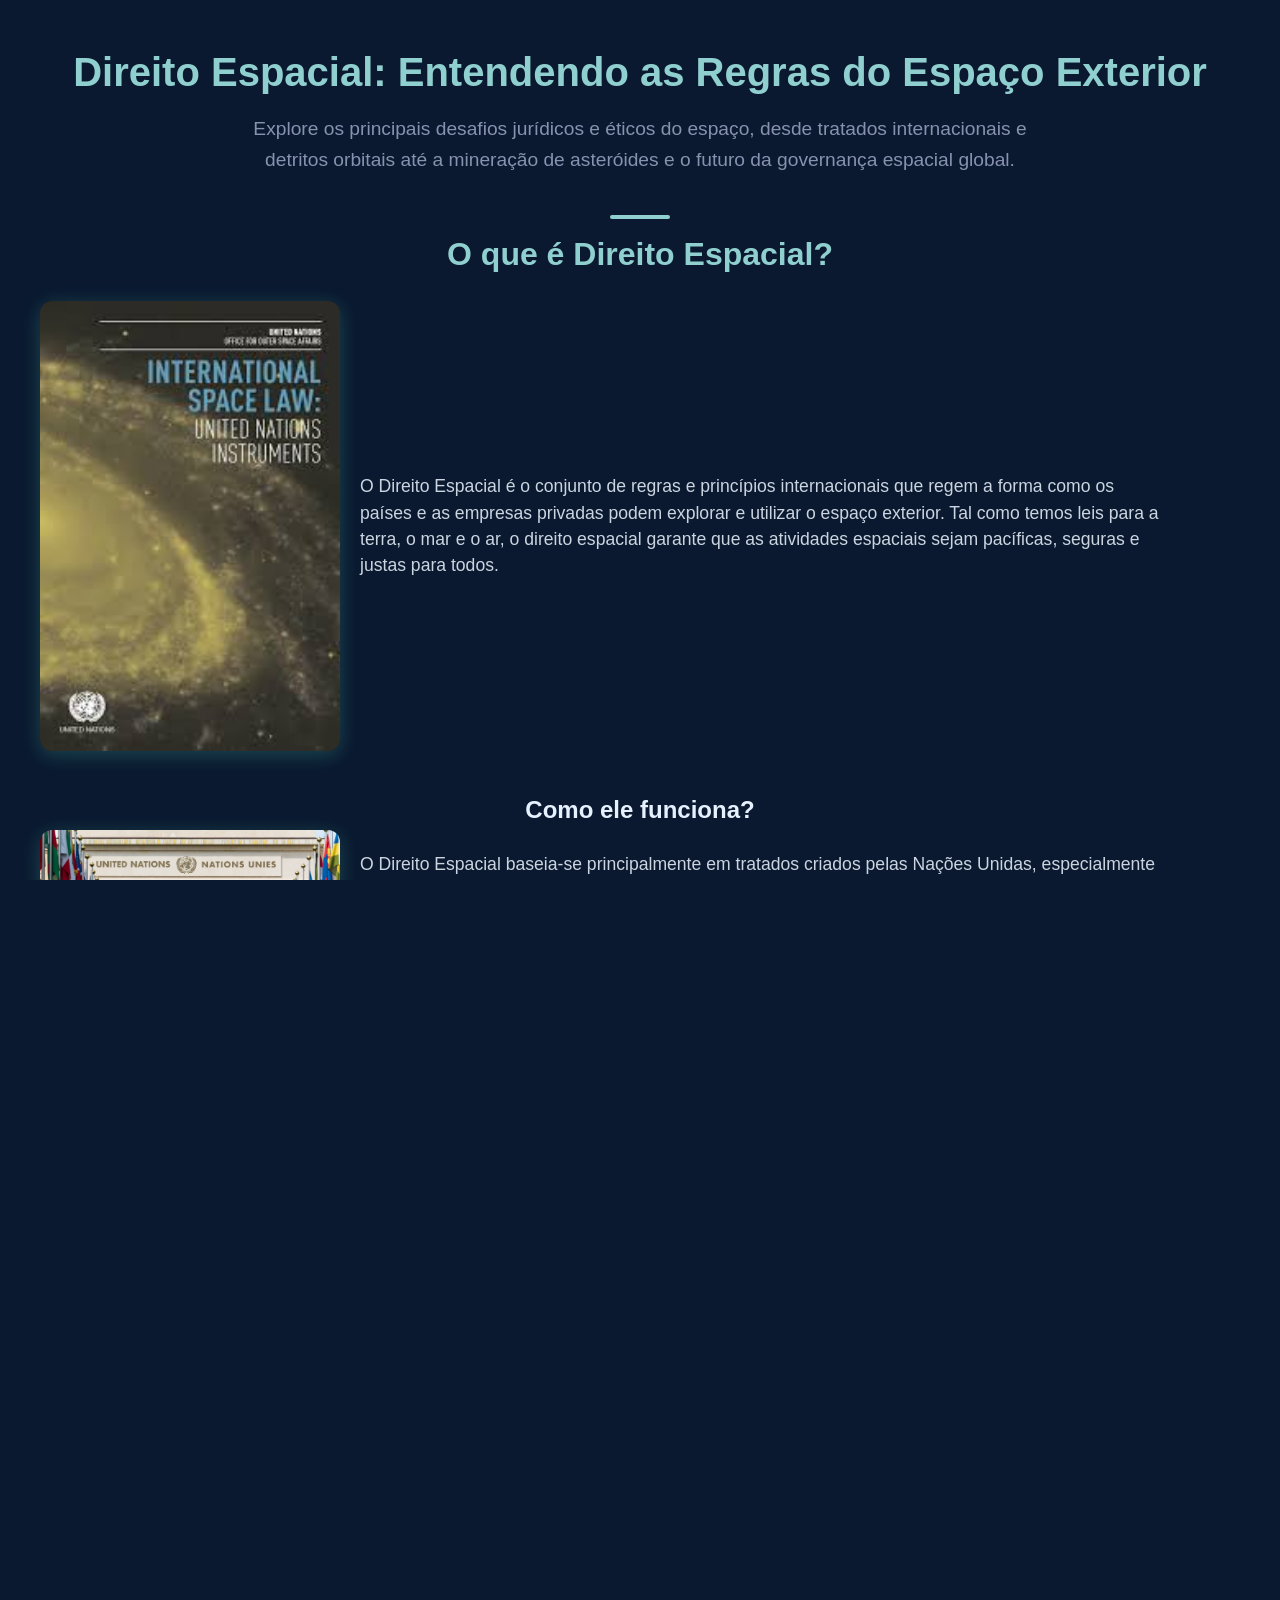
==== commit 531cfb7a: "Update index.html" ====
--- a/index.html
+++ b/index.html
@@ -8,6 +8,7 @@
 </head>
 
 <body>
+  <!-- cabeçalho principal do site, com o título e uma introduçãozinha -->
   <header>
     <h1>Direito Espacial: Entendendo as Regras do Espaço Exterior</h1>
     <p>
@@ -15,10 +16,11 @@
     </p>
   </header>
 
-  <!-- Introdução -->
+  <!-- parte introdutória pra explicar o que é o tal do Direito Espacial -->
   <section id="intro">
     <h2>O que é Direito Espacial?</h2>
 
+    <!-- bloco com imagem e texto explicando o conceito -->
     <div class="intro-content">
       <img src="what is space law.jpg" alt="Space Law Treaties and Principles" class="intro-image" />
       <p>
@@ -26,6 +28,7 @@
       </p>
     </div>
 
+    <!-- explicando de forma simples como o direito espacial funciona -->
     <h3>Como ele funciona?</h3>
     <div class="intro-content">
       <img src="how does it work.jpg" alt="International treaties" class="intro-image" />
@@ -34,6 +37,7 @@
       </p>
     </div>
 
+    <!-- aqui fala sobre a importância desse direito -->
     <h3>Por que é importante?</h3>
     <div class="intro-content">
       <img src="why is it important.webp" alt="Debris from Satellite Destroyed by India" class="intro-image" />
@@ -42,6 +46,7 @@
       </p>
     </div>
 
+    <!-- e aqui mostra o que já foi conquistado até agora -->
     <h3>O que ele conquistou até hoje?</h3>
     <div class="intro-content">
       <img src="what has it achieved so far.jpg" alt="Mining in Space" class="intro-image" />
@@ -51,11 +56,12 @@
     </div>
   </section>
 
-  <!-- Tratados -->
+  <!-- parte que fala dos tratados mais importantes -->
   <section id="treaties">
     <h2>Principais tratados espaciais</h2>
     <div id="click-to-see-details">clique para ver detalhes</div>
 
+    <!-- botões pra o usuário escolher qual tratado quer ver -->
     <div class="treaty-buttons">
       <button data-treaty="outerspace">Tratado do Espaço Exterior</button>
       <button data-treaty="rescue">Acordo de Resgate</button>
@@ -64,6 +70,7 @@
       <button data-treaty="moon">Acordo da Lua</button>
     </div>
 
+    <!-- o conteúdo de cada tratado aparece aqui quando clicado -->
     <div id="outerspace" class="treaty-content hidden">
       <h3 class="treaty-title">Tratado do Espaço Exterior (1967)</h3>
       <p>O espaço deve ser utilizado para fins pacíficos. Nenhum país pode possuir a Lua ou outros corpos celestes. As armas nucleares são proibidas no espaço. Os Estados são internacionalmente responsáveis por todas as atividades espaciais.</p>
@@ -90,7 +97,7 @@
     </div>
   </section>
 
-  <!-- Falhas -->
+  <!-- parte que fala sobre as falhas e problemas do direito espacial -->
   <section id="failures">
     <h2>Falhas do Direito Espacial</h2>
     <p>
@@ -105,12 +112,13 @@
     <img src="failures.webp" alt="Failures of Space Law" class="failures-image" />
   </section>
 
-  <!-- Curiosidades -->
+  <!-- parte mais leve, com curiosidades (aquelas cartinhas interativas) -->
   <section id="fun-facts">
     <h2>Curiosidades sobre o Direito Espacial</h2>
     <div id="click-to-see-details">clique para ver detalhes</div>
 
     <div class="card-container">
+      <!-- cada card mostra uma curiosidade diferente -->
       <div class="card" tabindex="0">
         <div class="card-front">Tratado do Espaço Exterior</div>
         <div class="card-back">Assinado em 1967, durante a Guerra Fria, foi o primeiro acordo internacional sobre o espaço.</div>
@@ -128,33 +136,37 @@
     </div>
   </section>
 
-  <!-- Linha do tempo -->
+  <!-- parte final, com a linha do tempo mostrando o aumento dos satélites -->
   <section id="debris">
     <h2>Linha do tempo do crescimento de satélites e detritos</h2>
 
+    <!-- texto explicando o problema dos detritos espaciais -->
     <div class="timeline-section">
       <p>
         O número crescente de satélites e detritos espaciais é um sério desafio para o direito espacial. À medida que mais objetos preenchem a órbita da Terra, o risco de colisões aumenta, ameaçando os satélites dos quais dependemos para comunicação, navegação e ciência. Os tratados atuais, como o Tratado do Espaço Exterior, estão desatualizados e não oferecem regras claras para a remoção de detritos ou o tráfego de satélites. Isso cria incerteza jurídica e torna mais difícil gerenciar a sustentabilidade espacial a longo prazo. O direito espacial deve evoluir para lidar com essa nova realidade, antes que a órbita se torne muito congestionada ou perigosa para uso.
       </p>
     </div>
 
+    <!-- parte interativa da linha do tempo, com o slider de anos -->
     <section id="timeline-section" style="text-align:center; margin: 40px auto;">
       <img src="satellites.png" alt="Satellites and Debris" class="timeline-image-small" />
       <input type="range" id="year-slider" min="1960" max="2025" value="1960" step="1" />
       <div id="year-label">Ano: <span id="year-value">1960</span></div>
     </section>
 
+    <!-- painel que mostra os números (vai ser atualizado no JS) -->
     <div id="info-panel">
       <p>Satélites: <span id="satellite-count">0</span></p>
       <p>Detritos: <span id="debris-count">0</span></p>
     </div>
   </section>
 
-    <div class="end-section">
-      <h3>O espaço é vasto, assim como a necessidade de compreendê-lo e protegê-lo. Este é apenas o começo. Obrigada por explorá-lo comigo.</h3>
-    </div>
-  </section>
+  <!-- finalzinho do site, só pra encerrar bonitinho -->
+  <div class="end-section">
+    <h3>O espaço é vasto, assim como a necessidade de compreendê-lo e protegê-lo. Este é apenas o começo. Obrigada por explorá-lo comigo.</h3>
+  </div>
 
+  <!-- linkando o JavaScript que vai cuidar das interações -->
   <script src="script.js"></script>
 </body>
 </html>
--- a/style.css
+++ b/style.css
@@ -1,5 +1,4 @@
 /* -------- RESET E BASE -------- */
-/* Remove margens e espaçamentos padrão e define a base do site */
 * {
   margin: 0;
   padding: 0;
@@ -18,7 +17,6 @@
 }
 
 /* -------- CABEÇALHO -------- */
-/* Centraliza o título e a introdução */
 header {
   text-align: center;
   margin-bottom: 40px;
@@ -35,7 +33,6 @@
 }
 
 /* -------- TÍTULOS -------- */
-/* Estilo dos títulos das seções */
 h2 {
   font-size: 2rem;
   color: #90cfcf;
@@ -62,8 +59,7 @@
 }
 
 /* -------- INTRODUÇÃO -------- */
-/* Layout da parte explicando o que é o Direito Espacial */
-.conteudo-introducao {
+.intro-content {
   display: flex;
   flex-direction: row;
   align-items: center;
@@ -73,9 +69,8 @@
   text-align: left;
 }
 
-/* Imagens da introdução e falhas */
-.imagem-introducao,
-.imagem-falhas {
+.intro-image,
+.failures-image {
   width: 300px;
   height: auto;
   border-radius: 12px;
@@ -84,8 +79,7 @@
   margin: 0;
 }
 
-/* Texto ao lado das imagens */
-.conteudo-introducao p {
+.intro-content p {
   flex: 1;
   font-size: 1.1rem;
   line-height: 1.5;
@@ -118,8 +112,7 @@
 }
 
 /* -------- TRATADOS INTERATIVOS -------- */
-/* Botões que mostram os tratados */
-.botoes-tratados {
+.treaty-buttons {
   display: flex;
   justify-content: center;
   flex-wrap: wrap;
@@ -127,7 +120,7 @@
   margin: 30px 0;
 }
 
-.botoes-tratados button {
+.treaty-buttons button {
   background-color: #3a3758;
   color: #ffffff;
   border: none;
@@ -140,12 +133,12 @@
   transition: transform 0.2s ease, background-color 0.3s ease;
 }
 
-.botoes-tratados button:hover {
+.treaty-buttons button:hover {
   background-color: #4a4478;
   transform: scale(1.05);
 }
 
-#clique-para-ver-detalhes {
+#click-to-see-details {
   text-align: center;
   font-weight: bold;
   font-size: 1.2rem;
@@ -153,7 +146,7 @@
   color: white;
 }
 
-.conteudo-tratado {
+.treaty-content {
   background-color: #2a3448;
   color: #e6f1ff;
   padding: 15px 20px;
@@ -163,7 +156,7 @@
   animation: fadeIn 0.4s ease;
 }
 
-.titulo-tratado {
+.treaty-title {
   text-align: center;
   font-weight: bold;
   font-size: 1.5rem;
@@ -171,12 +164,12 @@
   margin-bottom: 0.5rem;
 }
 
-.escondido {
+.hidden {
   display: none;
 }
 
-/* -------- CURIOSIDADES (CARTÕES) -------- */
-.container-cartoes {
+/* -------- FUN FACTS (CARDS) -------- */
+.card-container {
   display: flex;
   justify-content: center;
   gap: 20px;
@@ -184,7 +177,7 @@
   margin-top: 30px;
 }
 
-.cartao {
+.card {
   width: 200px;
   height: 120px;
   perspective: 1000px;
@@ -194,8 +187,8 @@
   transition: transform 0.6s ease;
 }
 
-.frente-cartao,
-.verso-cartao {
+.card-front,
+.card-back {
   width: 100%;
   height: 100%;
   position: absolute;
@@ -210,18 +203,18 @@
   box-shadow: 0 6px 20px rgba(0, 0, 0, 0.2);
 }
 
-.frente-cartao {
+.card-front {
   background-color: #3f3d56;
   color: #ffffff;
 }
 
-.verso-cartao {
+.card-back {
   background-color: #90cfcf;
   color: #0a192f;
   transform: rotateY(180deg);
 }
 
-.cartao.virado {
+.card.flipped {
   transform: rotateY(180deg);
 }
 
@@ -240,7 +233,7 @@
   margin-bottom: 60px;
 }
 
-section img:not(.imagem-introducao) {
+section img:not(.intro-image) {
   display: block;
   margin: 0 auto 20px auto;
   max-width: 90%;
@@ -248,12 +241,12 @@
 }
 
 /* -------- TIMELINE -------- */
-#secao-linha-do-tempo {
+#timeline-section {
   text-align: center;
   margin: 40px auto;
 }
 
-#controle-ano {
+#year-slider {
   width: 100%;
   height: 8px;
   -webkit-appearance: none;
@@ -264,7 +257,7 @@
   margin-top: 8px;
 }
 
-#controle-ano::-webkit-slider-thumb {
+#year-slider::-webkit-slider-thumb {
   -webkit-appearance: none;
   width: 20px;
   height: 20px;
@@ -275,7 +268,7 @@
   transition: background 0.2s ease;
 }
 
-#controle-ano::-moz-range-thumb {
+#year-slider::-moz-range-thumb {
   width: 20px;
   height: 20px;
   background: #fff;
@@ -284,14 +277,14 @@
   cursor: pointer;
 }
 
-#rotulo-ano {
+#year-label {
   margin-top: 10px;
   font-size: 18px;
   color: rgb(165, 210, 210);
   font-weight: bold;
 }
 
-#painel-info {
+#info-panel {
   position: relative;
   margin: 20px auto;
   max-width: 300px;
@@ -303,11 +296,11 @@
   color: white;
 }
 
-#painel-info p {
+#info-panel p {
   margin: 5px 0;
 }
 
-.imagem-linha-do-tempo-pequena {
+.timeline-image-small {
   display: block;
   margin: 15px auto 25px auto;
   width: 300px;
